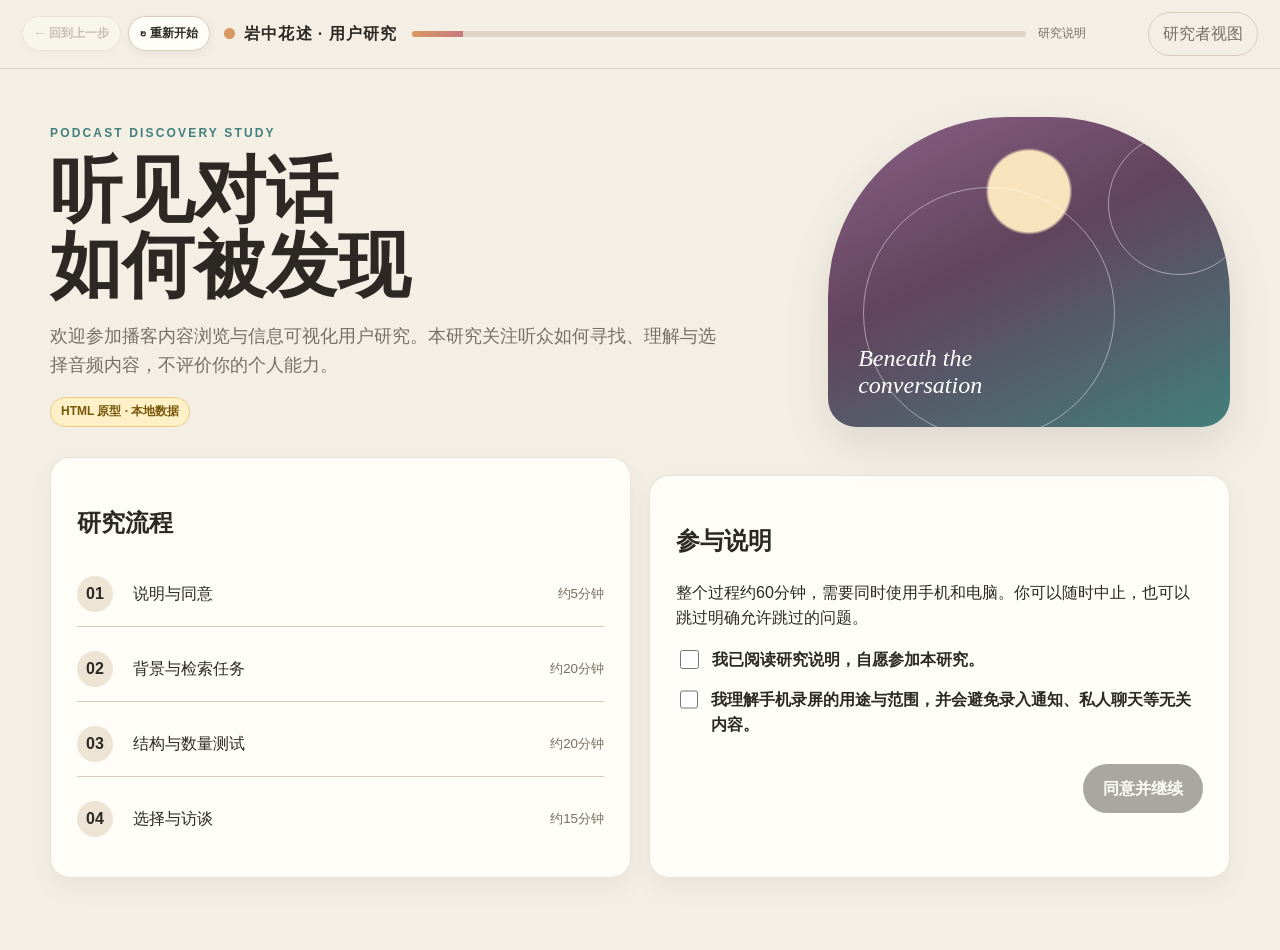
==== index.html @ ec4d9206 "Initial commit: podcast user research prototype" ====
<!doctype html>
<html lang="zh-CN">
<head>
  <meta charset="utf-8" />
  <meta name="viewport" content="width=device-width,initial-scale=1" />
  <meta name="description" content="《岩中花述》播客内容浏览与信息可视化用户研究执行网站" />
  <title>岩中花述｜播客用户研究</title>
  <style>
    :root{--paper:#f4efe5;--paper-2:#fffdf7;--ink:#2c2925;--muted:#766f65;--line:#d8cdbd;--orange:#d9985f;--green:#7cad68;--purple:#8b6187;--teal:#427f7b;--rose:#c77882;--gold:#b38c3f;--shadow:0 18px 45px rgba(54,42,29,.12);--radius:20px}
    *{box-sizing:border-box}html{scroll-behavior:smooth}body{margin:0;background:var(--paper);color:var(--ink);font-family:"Noto Sans SC","PingFang SC","Microsoft YaHei",sans-serif;line-height:1.6}
    button,input,select,textarea{font:inherit}button{cursor:pointer}.shell{min-height:100vh;display:grid;grid-template-rows:auto 1fr}.topbar{position:sticky;top:0;z-index:30;display:flex;align-items:center;gap:14px;padding:12px 22px;border-bottom:1px solid rgba(120,100,75,.2);background:rgba(244,239,229,.94);backdrop-filter:blur(14px)}
    .history-controls{display:flex;align-items:center;gap:7px;flex:none}.nav-action{border:1px solid var(--line);background:var(--paper-2);border-radius:999px;padding:7px 11px;color:var(--ink);font-size:12px;font-weight:700;white-space:nowrap;box-shadow:0 3px 10px rgba(54,42,29,.06)}.nav-action:hover{border-color:var(--teal);color:var(--teal)}.nav-action.restart:hover{border-color:var(--rose);color:var(--rose)}.nav-action:disabled{opacity:.38;cursor:not-allowed;color:var(--muted);border-color:var(--line)}
    .brand{font-family:Georgia,"Songti SC",serif;font-weight:700;letter-spacing:.08em;white-space:nowrap}.brand i{display:inline-block;width:11px;height:11px;border-radius:50%;background:var(--orange);margin-right:9px}.progress-wrap{flex:1;display:flex;align-items:center;gap:12px;min-width:50px}.progress-track{height:6px;flex:1;background:#ded5c7;border-radius:9px;overflow:hidden}.progress-bar{height:100%;width:0;background:linear-gradient(90deg,var(--orange),var(--rose));transition:.35s}.step-label{font-size:12px;color:var(--muted);min-width:96px}.ghost{border:1px solid var(--line);background:transparent;border-radius:999px;padding:8px 14px;color:var(--muted);white-space:nowrap}
    main{width:min(1180px,calc(100% - 36px));margin:0 auto;padding:48px 0 72px}.page{display:none;animation:rise .35s ease}.page.active{display:block}@keyframes rise{from{opacity:0;transform:translateY(8px)}to{opacity:1;transform:none}}
    .eyebrow{font-size:12px;letter-spacing:.18em;text-transform:uppercase;color:var(--teal);font-weight:800}.hero{display:grid;grid-template-columns:1.3fr .7fr;gap:32px;align-items:end;margin-bottom:30px}.hero h1,h1{font:700 clamp(36px,6vw,72px)/1.04 Georgia,"Songti SC",serif;margin:.15em 0}.hero p{font-size:18px;color:var(--muted);max-width:680px}.art{height:310px;border-radius:180px 180px 28px 28px;background:radial-gradient(circle at 50% 24%,#f9e3bd 0 13%,transparent 14%),linear-gradient(155deg,var(--purple),#62445d 44%,var(--teal));position:relative;overflow:hidden;box-shadow:var(--shadow)}.art:before,.art:after{content:"";position:absolute;border:1px solid rgba(255,255,255,.45);border-radius:50%}.art:before{width:250px;height:250px;left:35px;top:70px}.art:after{width:140px;height:140px;right:-20px;top:16px}.art span{position:absolute;bottom:28px;left:30px;color:white;font:italic 24px Georgia,serif;max-width:240px}
    .card{background:var(--paper-2);border:1px solid rgba(132,108,76,.18);border-radius:var(--radius);padding:26px;box-shadow:0 10px 25px rgba(64,48,31,.06)}.card+.card{margin-top:18px}.grid-2{display:grid;grid-template-columns:repeat(2,minmax(0,1fr));gap:18px}.grid-3{display:grid;grid-template-columns:repeat(3,minmax(0,1fr));gap:16px}.stage-list{display:grid;gap:10px}.stage{display:grid;grid-template-columns:42px 1fr auto;gap:14px;align-items:center;padding:14px 0;border-bottom:1px solid var(--line)}.stage:last-child{border:0}.stage b{width:36px;height:36px;border-radius:50%;display:grid;place-items:center;background:#eee4d5}.stage small,.muted{color:var(--muted)}
    .notice{border-left:4px solid var(--orange);background:#f7eadc;padding:15px 18px;border-radius:0 12px 12px 0;margin:18px 0}.demo{display:inline-flex;align-items:center;gap:6px;background:#fff0c7;color:#76570b;border:1px solid #e7cb80;border-radius:999px;padding:4px 10px;font-size:12px;font-weight:700}
    label{display:block;font-weight:700;margin:15px 0 7px}.choice-grid{display:grid;grid-template-columns:repeat(2,minmax(0,1fr));gap:10px}.choice{position:relative}.choice input{position:absolute;opacity:0}.choice span{display:block;padding:13px 14px;border:1px solid var(--line);border-radius:12px;background:white;font-weight:500}.choice input:checked+span{border-color:var(--teal);box-shadow:0 0 0 2px rgba(66,127,123,.13);background:#edf6f3}.text-input,select,textarea{width:100%;border:1px solid var(--line);border-radius:12px;background:white;padding:12px 14px;color:var(--ink)}textarea{min-height:90px;resize:vertical}.checkline{display:flex;align-items:flex-start;gap:10px;margin:14px 0}.checkline input{width:19px;height:19px;margin-top:3px;accent-color:var(--teal)}
    .actions{display:flex;gap:12px;align-items:center;justify-content:flex-end;margin-top:26px;flex-wrap:wrap}.btn{border:0;border-radius:999px;padding:12px 20px;font-weight:800;background:var(--ink);color:white}.btn:hover{transform:translateY(-1px)}.btn.secondary{background:white;color:var(--ink);border:1px solid var(--line)}.btn.warn{background:var(--rose)}.btn:disabled{opacity:.4;cursor:not-allowed;transform:none}
    .task-head{display:flex;justify-content:space-between;gap:24px;align-items:flex-start}.timer{font:700 38px/1 Georgia,serif;color:var(--teal);font-variant-numeric:tabular-nums}.timer.danger{color:var(--rose)}.prompt{font:700 25px/1.45 Georgia,"Songti SC",serif;margin:25px 0}.toolbox{min-height:310px;background:#eee6d9;border-radius:18px;padding:20px;position:relative;overflow:hidden}.toolbox:after{content:"可视化辅助区";position:absolute;right:16px;top:12px;color:#9c9184;font-size:11px;letter-spacing:.15em}.timeline{height:120px;display:flex;align-items:end;gap:5px;padding-top:20px}.bar{flex:1;min-width:5px;border-radius:8px 8px 2px 2px;background:var(--green);opacity:.78;position:relative}.bar:hover{opacity:1;outline:2px solid white}.legend{display:flex;gap:14px;flex-wrap:wrap;margin-top:18px;font-size:12px}.dot{display:inline-block;width:9px;height:9px;border-radius:50%;margin-right:5px}
    .scale{display:grid;grid-template-columns:repeat(7,1fr);gap:7px;margin:10px 0}.scale button{height:46px;border:1px solid var(--line);background:white;border-radius:10px;font-weight:800}.scale button.on{background:var(--teal);color:white;border-color:var(--teal)}
    .viz-shell{position:relative}.viz-area{height:560px;position:relative;overflow:auto;background:#eee7da;border-radius:18px;border:1px solid #dfd3c2}.episode-node{border:1px solid rgba(60,50,40,.18);background:#fffaf1;border-radius:18px;padding:9px 12px;box-shadow:0 5px 12px rgba(50,40,28,.08);font-size:11px;line-height:1.25;text-align:center;transition:.15s;z-index:2;overflow-wrap:anywhere}.episode-node:hover,.episode-node.selected{transform:scale(1.035);border-color:var(--teal);box-shadow:0 0 0 3px rgba(66,127,123,.17)}.layout-list{padding:12px}.layout-list .episode-node{display:block;width:100%;border-radius:12px;text-align:left;margin-bottom:8px;padding:12px 14px}.layout-network .episode-node,.layout-cluster .episode-node,.layout-tree .episode-node{position:absolute;width:142px;min-height:60px;display:grid;place-items:center}.layout-network:before,.layout-cluster:before,.layout-tree:before{content:"";position:absolute;inset:0;background:repeating-linear-gradient(35deg,transparent 0 55px,rgba(91,76,59,.045) 56px 57px)}.cluster-zone{position:absolute;border:1px dashed rgba(90,70,55,.3);border-radius:50%;background:rgba(255,255,255,.26);display:grid;place-items:start center;padding-top:10px;color:var(--muted);font-size:11px}.tree-root,.tree-branch{position:absolute;border-radius:10px;padding:8px 12px;color:white;font-size:12px;z-index:2}.tree-root{background:var(--ink);left:44%;top:3%}.tree-branch{background:var(--purple);top:18%}.node-tooltip{position:fixed;width:310px;max-width:calc(100vw - 30px);background:#fffdf7;border:1px solid var(--line);border-radius:16px;padding:17px;box-shadow:0 18px 50px rgba(45,35,24,.2);z-index:90;pointer-events:none;display:none}.node-tooltip.show{display:block}.node-tooltip h3{margin:0 0 8px;font-size:16px}.node-tooltip p{font-size:13px;margin:7px 0}
    .condition-code{font:700 50px Georgia,serif}.rating-pair{display:grid;grid-template-columns:1fr 1fr;gap:20px}.mini-layout{height:430px;position:relative;overflow:hidden;background:#eee7da;border-radius:18px}.mini-dot{position:absolute;width:68px;min-height:34px;border-radius:999px;background:white;border:1px solid var(--line);font-size:9px;display:grid;place-items:center;text-align:center;padding:4px}.mini-list{padding:10px;overflow:auto}.mini-list .xy-row{transform:scale(.82);transform-origin:top left;width:121%;margin-bottom:-16px}.feature-grid{display:grid;grid-template-columns:repeat(2,minmax(0,1fr));gap:18px}.feature-card{border:1px solid var(--line);border-radius:16px;padding:14px;background:white}.feature-card h3{margin:4px 0}.feature-shot{height:190px;border-radius:11px;overflow:hidden;background:#e8dfcf;margin-bottom:12px}.feature-shot img{width:100%;height:100%;object-fit:cover;object-position:center}.feature-shot.overview img{object-position:72% 78%;transform:scale(1.4)}.feature-shot.summary img{object-position:50% 0}.feature-shot.sentiment img{object-position:50% 38%;transform:scale(1.12)}.feature-shot.topic img{object-position:82% 95%;transform:scale(1.2)}.assist-link{display:grid;grid-template-columns:1fr auto;gap:18px;align-items:center;border:1px solid var(--line);border-radius:16px;padding:20px;background:#f5eee1;margin:18px 0}.assist-link code{display:block;color:var(--teal);word-break:break-all;margin-top:5px}.assist-link .btn{text-decoration:none;text-align:center}
    .field-picker{position:sticky;top:74px;z-index:8;background:var(--paper-2);border:1px solid var(--line);border-radius:16px;padding:14px 16px;margin-bottom:16px}.field-options{display:flex;gap:8px;flex-wrap:wrap}.field-options label{margin:0}.field-options input{display:none}.field-options span{display:block;border:1px solid var(--line);border-radius:999px;padding:7px 11px;background:white;font-size:13px}.field-options input:checked+span{background:var(--teal);color:white}.episode-row{border:1px solid var(--line);border-radius:16px;background:white;margin:10px 0;padding:14px;cursor:pointer}.episode-row.selected{border-color:var(--teal);box-shadow:0 0 0 3px rgba(66,127,123,.12)}.xy-row{display:grid;grid-template-columns:72px 1fr 42px;gap:14px;align-items:center}.pod-cover{width:72px;height:72px;border-radius:9px;background:linear-gradient(145deg,#263f27,#102a18);color:#f8efd4;display:grid;place-items:center;text-align:center;font:700 14px/1.2 Georgia,"Songti SC",serif;box-shadow:inset 0 0 0 1px rgba(255,255,255,.18)}.xy-main h3{margin:0 0 3px;font-size:16px;line-height:1.4}.xy-desc{white-space:nowrap;overflow:hidden;text-overflow:ellipsis;color:#777;font-size:13px}.xy-stats{display:flex;gap:9px;align-items:center;color:#aaa;font-size:12px;margin-top:7px;flex-wrap:wrap}.play-dot{width:38px;height:38px;border-radius:50%;border:0;background:#e9f6dd;color:#5aad22;font-size:18px}.meta{display:flex;gap:8px;flex-wrap:wrap;color:var(--muted);font-size:13px}.meta span{background:#f2ede4;border-radius:8px;padding:4px 7px}.rank-list{display:grid;gap:9px}.rank-item{display:grid;grid-template-columns:34px 28px 1fr;gap:10px;align-items:center;background:white;border:1px solid var(--line);border-radius:12px;padding:13px;cursor:grab;user-select:none}.rank-item.dragging{opacity:.45;border-style:dashed}.rank-item.drag-over{border-color:var(--teal);box-shadow:0 0 0 3px rgba(66,127,123,.12)}.rank-num{font:700 20px Georgia,serif;color:var(--orange)}.drag-handle{color:#9d9182;font-size:19px;letter-spacing:-3px}
    .viz-area.layout-network,.viz-area.layout-cluster,.viz-area.layout-tree{overflow:hidden;padding:14px}.network-canvas{position:relative;width:100%;height:100%;min-height:520px}.network-lines{position:absolute;inset:0;width:100%;height:100%;z-index:0}.network-lines line{stroke:#b9ad9d;stroke-width:1.2;opacity:.72}.network-lines line.strong{stroke:var(--teal);stroke-width:2;opacity:.62}.network-card{position:absolute;transform:translate(-50%,-50%);width:128px;min-height:66px;border:1px solid var(--line);border-left:5px solid var(--node-color,var(--teal));border-radius:13px;background:#fffdf8;padding:7px 8px;text-align:left;box-shadow:0 6px 14px rgba(48,37,25,.09);z-index:2;line-height:1.18}.network-card b{display:block;font-size:11px}.network-card span{display:block;font-size:10px;margin:3px 0;white-space:nowrap;overflow:hidden;text-overflow:ellipsis}.network-card em{font-size:9px;color:var(--muted);font-style:normal}.network-card:hover,.network-card.selected,.cluster-episode:hover,.cluster-episode.selected,.tree-leaf:hover,.tree-leaf.selected{border-color:var(--teal);box-shadow:0 0 0 3px rgba(66,127,123,.16)}.network-legend{position:absolute;left:8px;bottom:5px;display:flex;gap:8px;flex-wrap:wrap;z-index:3}.network-legend span{font-size:9px;background:rgba(255,253,247,.88);border-radius:999px;padding:3px 7px}.network-legend i{display:inline-block;width:7px;height:7px;border-radius:50%;margin-right:4px}
    .cluster-board{height:100%;display:grid;grid-template-columns:repeat(3,minmax(0,1fr));grid-template-rows:repeat(2,minmax(0,1fr));gap:11px}.topic-cluster{border:1px solid color-mix(in srgb,var(--cluster-color) 34%,var(--line));border-radius:20px;background:color-mix(in srgb,var(--cluster-color) 9%,#fffdf8);padding:12px;min-width:0;overflow:hidden}.topic-cluster h3{font-size:13px;margin:0 0 7px;color:var(--cluster-color);display:flex;justify-content:space-between}.topic-cluster h3 small{font-weight:500;color:var(--muted)}.cluster-items{display:grid;grid-template-columns:repeat(2,minmax(0,1fr));gap:6px}.cluster-episode{border:1px solid rgba(120,100,75,.22);border-radius:10px;background:rgba(255,255,255,.88);padding:6px;text-align:left;min-width:0;line-height:1.18}.cluster-episode b{display:block;font-size:10px}.cluster-episode span{display:block;font-size:9px;white-space:nowrap;overflow:hidden;text-overflow:ellipsis}.cluster-episode em{display:block;color:var(--muted);font-size:8px;font-style:normal;margin-top:2px}
    .tree-board{height:100%;display:grid;grid-template-rows:auto 1fr;gap:16px;padding-top:2px}.tree-study-root{justify-self:center;background:var(--ink);color:white;border-radius:999px;padding:8px 20px;font-weight:800;position:relative}.tree-study-root:after{content:"";position:absolute;left:50%;top:100%;width:1px;height:18px;background:#b7aa98}.tree-columns{display:grid;grid-template-columns:repeat(6,minmax(0,1fr));gap:8px;position:relative}.tree-columns:before{content:"";position:absolute;left:8%;right:8%;top:0;height:1px;background:#b7aa98}.tree-group{position:relative;padding-top:17px;min-width:0}.tree-group:before{content:"";position:absolute;left:50%;top:0;width:1px;height:17px;background:#b7aa98}.tree-topic{margin:0 auto 9px;width:max-content;max-width:100%;border-radius:999px;padding:6px 8px;background:var(--tree-color);color:white;font-size:9px;font-weight:800}.tree-leaves{display:grid;gap:6px}.tree-leaf{border:1px solid var(--line);border-left:4px solid var(--tree-color);border-radius:10px;background:white;padding:6px;text-align:left;line-height:1.15}.tree-leaf b{display:block;font-size:9px}.tree-leaf span{display:block;font-size:8px;white-space:nowrap;overflow:hidden;text-overflow:ellipsis}.tree-leaf em{display:block;font-size:8px;color:var(--muted);font-style:normal;margin-top:2px}
    .phone-stage{min-height:650px;display:grid;place-items:center;border-radius:22px;background:linear-gradient(145deg,#e9e0d2,#f6f1e8);padding:14px}.phone-shell{height:620px;max-height:68vh;aspect-ratio:402/874;border:7px solid #292723;border-radius:42px;background:#292723;padding:7px;box-shadow:0 20px 40px rgba(47,37,27,.18);position:relative}.phone-shell:before{content:"";position:absolute;top:8px;left:50%;transform:translateX(-50%);width:30%;height:17px;background:#292723;border-radius:0 0 12px 12px;z-index:5}.phone-screen{height:100%;border-radius:29px;background:#f8f3ea;overflow:hidden;padding:25px 8px 9px;position:relative}.phone-status{display:flex;justify-content:space-between;font-size:7px;font-weight:800;margin:0 3px 6px}.phone-caption{font-size:7px;color:var(--muted);padding:0 3px 5px;border-bottom:1px solid #ddd1c0}.phone-content{height:calc(100% - 28px);position:relative;overflow:hidden;padding:5px 2px}.phone-list{height:100%;display:grid;gap:2px}.phone-list-row{border:1px solid #dfd4c5;border-radius:5px;background:white;padding:3px 4px;min-height:0;overflow:hidden}.phone-list-row b{font-size:6.8px;display:block;white-space:nowrap;overflow:hidden;text-overflow:ellipsis;line-height:1.1}.phone-list-row span{font-size:5.7px;color:var(--muted);display:block;white-space:nowrap;overflow:hidden;text-overflow:ellipsis;line-height:1.1}.density-20 .phone-list-row{padding:2px 3px}.density-20 .phone-list-row b{font-size:5.6px}.density-20 .phone-list-row span{font-size:4.8px}.density-40 .phone-list{gap:1px}.density-40 .phone-list-row{padding:1px 2px;border-radius:3px}.density-40 .phone-list-row b{font-size:4.3px}.density-40 .phone-list-row span{font-size:3.8px}.phone-network{position:relative;width:100%;height:100%}.phone-network svg{position:absolute;inset:0;width:100%;height:100%}.phone-network line{stroke:#b7aa98;stroke-width:1}.phone-node{position:absolute;transform:translate(-50%,-50%);width:42px;border:1px solid #d7caba;border-left:3px solid var(--node-color);border-radius:5px;background:white;padding:2px;text-align:left;line-height:1}.phone-node b{display:block;font-size:5.8px}.phone-node span{display:block;font-size:4.8px;white-space:nowrap;overflow:hidden;text-overflow:ellipsis}.density-40 .phone-node{width:34px}.density-40 .phone-node b{font-size:4.8px}.density-40 .phone-node span{font-size:4px}.phone-clusters{height:100%;display:grid;grid-template-columns:repeat(2,1fr);grid-template-rows:repeat(3,1fr);gap:3px}.phone-cluster{border:1px solid var(--cluster-color);border-radius:7px;background:color-mix(in srgb,var(--cluster-color) 8%,white);padding:3px;overflow:hidden}.phone-cluster strong{display:block;font-size:6px;color:var(--cluster-color);margin-bottom:2px}.phone-cluster span{display:block;font-size:4.8px;white-space:nowrap;overflow:hidden;text-overflow:ellipsis;line-height:1.28}.phone-tree{height:100%;display:grid;grid-template-rows:auto 1fr;gap:6px}.phone-tree-root{justify-self:center;background:var(--ink);color:white;border-radius:6px;padding:3px 8px;font-size:6px}.phone-tree-columns{display:grid;grid-template-columns:repeat(6,1fr);gap:2px;border-top:1px solid #b7aa98;padding-top:5px}.phone-tree-group{min-width:0}.phone-tree-group strong{display:block;font-size:4.7px;color:white;background:var(--tree-color);border-radius:4px;padding:2px;text-align:center}.phone-tree-group span{display:block;font-size:4.4px;background:white;border:1px solid #ddd2c3;border-left:2px solid var(--tree-color);border-radius:3px;padding:2px;margin-top:2px;white-space:nowrap;overflow:hidden;text-overflow:ellipsis}.choice-episode{border:1px solid var(--line);border-radius:14px;background:white;margin:10px 0;padding:16px 18px;cursor:pointer}.choice-episode.selected{border-color:var(--teal);box-shadow:0 0 0 3px rgba(66,127,123,.12)}.choice-title{font-size:16px;line-height:1.4;font-weight:800}.choice-details{display:grid;gap:7px;margin-top:10px;color:var(--muted);font-size:13px}.choice-details:empty{display:none}.choice-detail{border-top:1px solid #eee5d8;padding-top:7px}.choice-detail b{color:var(--ink)}
    .research-grid{display:grid;grid-template-columns:250px 1fr;gap:18px}.side-nav button{display:block;width:100%;text-align:left;padding:10px;border:0;background:transparent;border-radius:9px}.side-nav button:hover{background:#eee7db}.stat{padding:18px;border-radius:16px;background:#eee7db}.stat b{font:700 30px Georgia,serif}.logbox{max-height:330px;overflow:auto;font:12px/1.5 ui-monospace,monospace;background:#25231f;color:#e9dfcf;border-radius:12px;padding:14px}
    .toast{position:fixed;right:22px;bottom:22px;background:var(--ink);color:white;padding:12px 16px;border-radius:12px;box-shadow:var(--shadow);opacity:0;transform:translateY(10px);pointer-events:none;transition:.2s;z-index:99}.toast.show{opacity:1;transform:none}.hidden{display:none!important}
    .gate{position:fixed;inset:0;background:rgba(37,32,27,.42);display:grid;place-items:center;z-index:120;padding:20px}.gate-card{width:min(420px,100%);background:var(--paper-2);border-radius:20px;padding:24px;box-shadow:var(--shadow)}.gate-card h2{margin-top:0}
    @media(max-width:800px){.hero,.grid-2,.grid-3,.viz-shell,.rating-pair,.research-grid,.feature-grid{grid-template-columns:1fr}.art{height:220px}.topbar{padding:9px 10px;gap:7px}.step-label,.brand{display:none}.nav-action{padding:6px 8px;font-size:11px}#researchBtn{padding:6px 8px;font-size:11px}main{width:min(100% - 22px,1180px);padding-top:28px}.choice-grid{grid-template-columns:1fr}.viz-area{height:620px}.task-head{display:block}.timer{margin-top:12px}.progress-wrap{gap:7px}.assist-link{grid-template-columns:1fr}.xy-row{grid-template-columns:58px 1fr 34px}.pod-cover{width:58px;height:58px}.feature-shot{height:155px}.cluster-board{grid-template-columns:1fr 1fr;grid-template-rows:repeat(3,1fr)}.tree-columns{grid-template-columns:repeat(6,140px);overflow:hidden}.phone-stage{min-height:610px}.phone-shell{height:580px;max-height:none}}
    .layout-network:before,.layout-cluster:before,.layout-tree:before{pointer-events:none}
    /* Reference-matched structural layouts: readable cards arranged as list, network, clusters, and hierarchy. */
    .reference-list{display:flex;flex-direction:column;gap:8px;padding:12px 16px}.reference-list-row{width:100%;min-height:48px;display:grid;grid-template-columns:54px minmax(0,1fr) 96px;align-items:center;gap:11px;border:1px solid #ded7cd;border-left:5px solid var(--node-color);border-radius:13px;background:#f7f5f1;padding:7px 12px;text-align:left;color:var(--ink);transition:.15s}.reference-list-row:hover,.reference-list-row.selected{border-color:var(--teal);box-shadow:0 0 0 3px rgba(66,127,123,.14)}.reference-list-dot{width:43px;height:29px;border:2px solid var(--node-color);border-radius:9px;display:grid;place-items:center;background:#fff;font-size:9px;font-weight:800;font-style:normal;color:var(--node-color)}.reference-list-copy{min-width:0}.reference-list-copy b{display:block;font-size:12px;white-space:nowrap;overflow:hidden;text-overflow:ellipsis}.reference-list-copy small{display:block;margin-top:3px;color:var(--muted);font-size:10px}.reference-list-row>em{font-style:normal;color:var(--muted);font-size:10px;text-align:right;white-space:nowrap}
    .network-canvas{min-height:520px}.network-node{position:absolute;transform:translate(-50%,-50%);width:92px;border:0;background:transparent;padding:0;z-index:2;color:var(--ink);text-align:center}.network-dot{width:62px;height:34px;margin:auto;border:2px solid var(--node-color);border-radius:10px;background:color-mix(in srgb,var(--node-color) 12%,#fff);display:grid;place-items:center;font-size:10px;font-weight:800;font-style:normal;box-shadow:0 4px 8px rgba(49,39,27,.08)}.network-caption{display:block;margin-top:3px;padding:3px 4px;border:1px solid rgba(120,104,84,.2);border-radius:7px;background:rgba(255,253,248,.92);font-size:9px;line-height:1.1;white-space:nowrap;overflow:hidden;text-overflow:ellipsis}.network-caption b{display:inline;font-size:9px}.network-caption em{display:block;color:var(--muted);font-size:8px;font-style:normal}.network-node:hover .network-dot,.network-node.selected .network-dot{border-color:var(--teal);box-shadow:0 0 0 4px rgba(66,127,123,.18)}.network-lines line{stroke:#aaa6a0;stroke-width:1;opacity:.78}.network-lines line.strong{stroke:var(--teal);stroke-width:1.8;opacity:.72}.network-legend{max-width:calc(100% - 16px);gap:5px}.network-legend .line-key i{width:18px;height:0;border-radius:0;background:transparent!important;border-top:2px solid #aaa6a0;vertical-align:middle}.network-legend .line-key.strong i{border-color:var(--teal);border-top-width:3px}
    .cluster-board{height:100%;display:grid;grid-template-columns:repeat(3,minmax(0,1fr));grid-template-rows:repeat(2,minmax(0,1fr));gap:13px;padding:3px}.topic-cluster{position:relative;border:1px solid color-mix(in srgb,var(--cluster-color) 32%,#d9d1c5);background:color-mix(in srgb,var(--cluster-color) 10%,#fffdf8);padding:0;overflow:hidden;min-width:0}.topic-cluster.blob-1{border-radius:42px 68px 48px 72px}.topic-cluster.blob-2{border-radius:64px 42px 70px 45px}.topic-cluster.blob-3{border-radius:48px 72px 42px 62px}.topic-cluster.blob-4{border-radius:68px 44px 62px 40px}.topic-cluster.blob-5{border-radius:44px 66px 48px 74px}.topic-cluster.blob-6{border-radius:70px 46px 66px 50px}.topic-cluster h3{position:absolute;left:15px;top:10px;z-index:3;margin:0;color:var(--cluster-color);font-size:12px}.topic-cluster h3 small{margin-left:6px}.cluster-items{position:absolute;inset:0;display:block}.cluster-dot{position:absolute;transform:translate(-50%,-50%);width:80px;border:0;background:transparent;padding:0;text-align:center;color:var(--ink)}.cluster-dot i{width:54px;height:31px;margin:auto;border:2px solid var(--cluster-color);border-radius:9px;background:#fff;display:grid;place-items:center;font-size:9px;font-weight:800;font-style:normal}.cluster-dot span{display:block;margin-top:3px;padding:2px 3px;border-radius:6px;background:rgba(255,255,255,.84);font-size:8px;white-space:nowrap;overflow:hidden;text-overflow:ellipsis}.cluster-dot span b{display:inline;font-size:8px}.cluster-dot span em{display:block;color:var(--muted);font-size:7px;font-style:normal}.cluster-dot:hover i,.cluster-dot.selected i{border-color:var(--teal);box-shadow:0 0 0 4px rgba(66,127,123,.18)}
    .reference-tree{position:relative;width:100%;height:100%;min-height:520px}.tree-links{position:absolute;inset:0;width:100%;height:100%;z-index:0;pointer-events:none}.tree-links line{stroke:#aaa6a0;stroke-width:1;opacity:.78}.tree-root-node{position:absolute;left:50%;top:8%;transform:translate(-50%,-50%);width:78px;height:44px;border-radius:10px;background:var(--ink);color:#fff;display:grid;place-items:center;font-size:11px;font-weight:800;z-index:2}.tree-theme-node{position:absolute;transform:translate(-50%,-50%);width:72px;height:46px;border:2px solid var(--tree-color);border-radius:10px;background:color-mix(in srgb,var(--tree-color) 14%,#fff);display:grid;place-items:center;text-align:center;padding:3px;font-size:9px;font-weight:800;z-index:2}.tree-leaf-node{position:absolute;transform:translate(-50%,-50%);width:72px;border:0;background:transparent;padding:0;text-align:center;color:var(--ink);z-index:2}.tree-leaf-node i{width:50px;height:29px;margin:auto;border:2px solid var(--tree-color);border-radius:9px;background:#fff;display:grid;place-items:center;font-size:8px;font-weight:800;font-style:normal}.tree-leaf-node span{display:block;margin-top:3px;padding:2px;border-radius:5px;background:rgba(255,253,248,.9);font-size:8px;white-space:nowrap;overflow:hidden;text-overflow:ellipsis}.tree-leaf-node span b{display:inline;font-size:8px}.tree-leaf-node span em{display:block;color:var(--muted);font-size:7px;font-style:normal}.tree-leaf-node:hover i,.tree-leaf-node.selected i{border-color:var(--teal);box-shadow:0 0 0 4px rgba(66,127,123,.18)}
    .phone-list-row{display:grid;grid-template-columns:11px minmax(0,1fr);align-items:center;gap:3px}.phone-list-dot{width:9px;height:7px;border:1px solid var(--node-color);border-radius:2px;background:color-mix(in srgb,var(--node-color) 14%,#fff)}.phone-list-info{min-width:0}.phone-list-info b,.phone-list-info em{display:block;white-space:nowrap;overflow:hidden;text-overflow:ellipsis;line-height:1.08}.phone-list-info b{font-size:6.3px}.phone-list-info em{font-size:5.1px;color:var(--muted);font-style:normal}.density-20 .phone-list-info b{font-size:5.3px}.density-20 .phone-list-info em{font-size:4.5px}.density-40 .phone-list-row{grid-template-columns:7px minmax(0,1fr);gap:2px}.density-40 .phone-list-dot{width:6px;height:5px}.density-40 .phone-list-info b{font-size:4.2px}.density-40 .phone-list-info em{font-size:3.6px}
    .phone-dot-node{position:absolute;transform:translate(-50%,-50%);width:35px;text-align:center;color:var(--ink)}.phone-dot-node i{width:29px;height:14px;margin:auto;border:1px solid var(--node-color);border-radius:3px;background:white;display:grid;place-items:center;font-size:5px;font-weight:800;font-style:normal}.phone-dot-node span{display:block;margin-top:1px;background:rgba(255,255,255,.88);font-size:4.3px;white-space:nowrap;overflow:hidden;text-overflow:ellipsis}.phone-dot-node em{display:block;color:var(--muted);font-size:3.8px;font-style:normal}.density-40 .phone-dot-node{width:27px}.density-40 .phone-dot-node i{width:22px;height:10px;font-size:3.8px}.density-40 .phone-dot-node span{font-size:3.4px}.density-40 .phone-dot-node em{font-size:3px}
    .phone-cluster{position:relative;padding:0;background:color-mix(in srgb,var(--cluster-color) 10%,#fff);border-color:color-mix(in srgb,var(--cluster-color) 45%,#ddd)}.phone-cluster.blob-1,.phone-cluster.blob-5{border-radius:13px 22px 15px 24px}.phone-cluster.blob-2,.phone-cluster.blob-6{border-radius:22px 13px 24px 15px}.phone-cluster.blob-3{border-radius:15px 24px 13px 20px}.phone-cluster.blob-4{border-radius:24px 15px 20px 13px}.phone-cluster>strong{position:absolute;left:5px;top:4px;z-index:2;font-size:5px}.phone-cluster>div{position:absolute;inset:0}.phone-cluster-dot{position:absolute;transform:translate(-50%,-50%);width:28px;text-align:center}.phone-cluster-dot i{width:23px;height:11px;margin:auto;border:1px solid var(--cluster-color);border-radius:3px;background:#fff;display:grid;place-items:center;font-size:3.8px;font-weight:800;font-style:normal}.phone-cluster-dot em{display:block;font-size:3.3px;font-style:normal;white-space:nowrap;overflow:hidden;text-overflow:ellipsis}.density-40 .phone-cluster-dot{width:22px}.density-40 .phone-cluster-dot i{width:18px;height:8px;font-size:3px}.density-40 .phone-cluster-dot em{font-size:2.8px}
    .phone-tree{position:relative;display:block;height:100%}.phone-tree>svg{position:absolute;inset:0;width:100%;height:100%;pointer-events:none}.phone-tree>svg line{stroke:#aaa6a0;stroke-width:.7}.phone-tree-root{position:absolute;left:50%;top:8%;transform:translate(-50%,-50%);width:28px;height:16px;border-radius:4px;background:var(--ink);color:#fff;display:grid;place-items:center;font-size:4.8px;z-index:2}.phone-tree-theme{position:absolute;transform:translate(-50%,-50%);width:24px;height:15px;border:1px solid var(--tree-color);border-radius:4px;background:color-mix(in srgb,var(--tree-color) 14%,#fff);display:grid;place-items:center;font-size:3.8px;font-weight:800;z-index:2}.phone-tree-leaf{position:absolute;transform:translate(-50%,-50%);width:22px;text-align:center;z-index:2}.phone-tree-leaf i{width:18px;height:9px;margin:auto;border:1px solid var(--tree-color);border-radius:3px;background:#fff;display:grid;place-items:center;font-size:3px;font-weight:800;font-style:normal}.phone-tree-leaf em{display:block;font-size:2.7px;font-style:normal;white-space:nowrap;overflow:hidden;text-overflow:ellipsis}.density-40 .phone-tree-leaf{width:18px}.density-40 .phone-tree-leaf i{width:15px;height:7px;font-size:2.6px}.density-40 .phone-tree-leaf em{font-size:2.4px}
    .network-lines line{stroke-width:.48}.network-lines line.strong{stroke-width:.86}.tree-links line{stroke-width:.48}

    /* Readability pass: no secondary label is smaller than the compact node ID label. */
    .reference-list-dot{font-size:11px}.reference-list-copy b{font-size:14px}.reference-list-copy small,.reference-list-row>em{font-size:12px}
    .network-node{width:112px}.network-dot{width:72px;height:34px;font-size:12px}.network-caption{margin-top:2px;padding:1px 5px;border-radius:8px;font-size:12px;line-height:1}.network-caption b,.network-caption em{font-size:12px}
    .topic-cluster.blob-1,.topic-cluster.blob-2,.topic-cluster.blob-3,.topic-cluster.blob-4,.topic-cluster.blob-5,.topic-cluster.blob-6{border-radius:24px}
    .topic-cluster h3{left:13px;top:9px;font-size:14px}.cluster-dot{width:106px}.cluster-dot i{width:72px;height:39px;border-radius:9px;font-size:12px}.cluster-dot span{padding:3px 5px;border-radius:7px;font-size:12px;line-height:1.2}.cluster-dot span b,.cluster-dot span em{font-size:12px}
    .tree-root-node{font-size:13px}.tree-theme-node{font-size:12px}.tree-leaf-node{width:76px}.tree-leaf-node i{width:66px;height:36px;font-size:12px}.tree-leaf-node span,.tree-leaf-node span b,.tree-leaf-node span em{font-size:12px;line-height:1.2}
    .node-tooltip{width:350px;padding:18px}.node-tooltip h3{font-size:17px}.node-tooltip p{font-size:13px;line-height:1.5}

    /* Task 2-B is designed at an iPhone 17 portrait ratio instead of being a shrunken desktop canvas. */
    .phone-stage{min-height:730px;padding:18px}.phone-shell{height:690px;max-height:none;border-width:8px;padding:7px}.phone-screen{padding:29px 10px 10px}.phone-status{font-size:11px;margin:0 3px 8px}.phone-caption{font-size:10px;padding:0 3px 7px}.phone-content{height:calc(100% - 40px);padding:7px 3px}
    .phone-list{gap:6px}.phone-list-row{grid-template-columns:16px minmax(0,1fr);gap:7px;padding:7px 8px;border-radius:8px}.phone-list-dot{width:13px;height:11px;border-radius:3px}.phone-list-info{font-size:9px}.phone-list-info b{font-size:11px;line-height:1.25}.phone-list-info em{font-size:10px;line-height:1.2}.density-10 .phone-list{gap:4px}.density-10 .phone-list-row{padding:5px 7px}.density-10 .phone-list-info b{font-size:10.5px}.density-10 .phone-list-info em{font-size:9.5px}.density-15 .phone-list{gap:3px}.density-15 .phone-list-row{grid-template-columns:14px minmax(0,1fr);gap:6px;padding:4px 6px}.density-15 .phone-list-dot{width:11px;height:9px}.density-15 .phone-list-info b{font-size:10px}.density-15 .phone-list-info em{font-size:9px}
    .phone-dot-node{width:72px}.phone-dot-node i{width:60px;height:30px;border-radius:6px;font-size:10px}.phone-dot-node span{margin-top:3px;padding:2px;border-radius:4px;font-size:9px;line-height:1.15}.phone-dot-node em{font-size:9px}.density-10 .phone-dot-node{width:66px}.density-10 .phone-dot-node i{width:55px;height:28px;font-size:9.5px}.density-10 .phone-dot-node span,.density-10 .phone-dot-node em{font-size:9px}.density-15 .phone-dot-node{width:60px}.density-15 .phone-dot-node i{width:50px;height:26px;font-size:9px}.density-15 .phone-dot-node span,.density-15 .phone-dot-node em{font-size:9px}
    .phone-clusters{gap:6px}.phone-cluster.blob-1,.phone-cluster.blob-2,.phone-cluster.blob-3,.phone-cluster.blob-4,.phone-cluster.blob-5,.phone-cluster.blob-6{border-radius:13px}.phone-cluster>strong{left:7px;top:5px;font-size:10px}.phone-cluster-dot{width:60px;font-size:9px}.phone-cluster-dot i{width:49px;height:25px;border-radius:5px;font-size:9px}.phone-cluster-dot em{margin-top:2px;padding:1px;background:rgba(255,255,255,.82);font-size:9px;line-height:1.15}.density-15 .phone-cluster-dot{width:56px;font-size:9px}.density-15 .phone-cluster-dot i{width:45px;height:23px;font-size:9px}.density-15 .phone-cluster-dot em{font-size:9px}
    .phone-tree{position:relative;display:grid;grid-template-rows:auto 1fr;gap:10px;height:100%}.phone-tree-root{position:relative;left:auto;top:auto;transform:none;justify-self:center;width:auto;height:auto;border-radius:7px;padding:5px 13px;font-size:10px}.phone-tree-root:after{content:"";position:absolute;left:50%;top:100%;width:1px;height:10px;background:#aaa6a0}.phone-tree-groups{display:grid;grid-template-columns:repeat(2,minmax(0,1fr));grid-template-rows:repeat(3,minmax(0,1fr));gap:7px;position:relative;border-top:1px solid #aaa6a0;padding-top:8px}.phone-tree-group-card{position:relative;min-width:0;border:1px solid color-mix(in srgb,var(--tree-color) 42%,#ddd);border-radius:9px;background:color-mix(in srgb,var(--tree-color) 8%,white);padding:6px}.phone-tree-group-card:before{content:"";position:absolute;left:50%;bottom:100%;width:1px;height:9px;background:#aaa6a0}.phone-tree-theme{position:static;transform:none;width:auto;height:auto;border:0;border-radius:5px;padding:3px 4px;background:var(--tree-color);color:white;font-size:9px;line-height:1.15}.phone-tree-leaves{display:grid;grid-template-columns:repeat(2,minmax(0,1fr));gap:4px;margin-top:5px}.phone-tree-leaf{position:static;transform:none;width:auto;min-width:0}.phone-tree-leaf i{width:100%;height:21px;border-radius:4px;font-size:9px}.phone-tree-leaf em{margin-top:1px;font-size:9px;line-height:1.1}.density-15 .phone-tree-group-card{padding:5px}.density-15 .phone-tree-theme,.density-15 .phone-tree-leaf i,.density-15 .phone-tree-leaf em{font-size:9px}
    @media(max-width:800px){.phone-stage{min-height:730px}.phone-shell{height:690px;max-height:none}}
  </style>
</head>
<body>
<div class="shell">
  <header class="topbar">
    <div class="history-controls" aria-label="页面导航">
      <button class="nav-action" id="backBtn" type="button">← 回到上一步</button>
      <button class="nav-action restart" id="restartBtn" type="button">↻ 重新开始</button>
    </div>
    <div class="brand"><i></i>岩中花述 · 用户研究</div>
    <div class="progress-wrap"><div class="progress-track"><div class="progress-bar" id="progressBar"></div></div><div class="step-label" id="stepLabel">研究说明</div></div>
    <button class="ghost" id="researchBtn">研究者视图</button>
  </header>
  <main id="app"></main>
</div>
<div class="toast" id="toast"></div>
<div class="node-tooltip" id="nodeTooltip" role="tooltip"></div>
<div class="gate hidden" id="researchGate"><div class="gate-card"><h2>进入研究者视图</h2><label for="researchCode">访问码</label><input id="researchCode" class="text-input" type="password" autocomplete="off"><div class="actions"><button class="btn secondary" id="researchCancel">取消</button><button class="btn" id="researchEnter">进入</button></div></div></div>
<script src="config.js"></script>
<script>
const episodes=[
 {id:'S5E8',ep:'46',title:'要活得很久，我做了这个决定',guest:'张春',topics:['心理健康','生命教育','女性处境'],duration:'74分钟',heat:'613万',summary:'从心理咨询、疾病经验与死亡教育谈如何重新理解生活。',comments:'听众多次提及生命观和被理解的感受。'},
 {id:'S7E7',ep:'64',title:'敢于面向黑暗，恰因此心光明',guest:'劳东燕',topics:['法律正义','女性成长','公共讨论'],duration:'81分钟',heat:'177万',summary:'讨论法律、刑罚、公众认知与女性成长经验。',comments:'关于正义感与独立思考的讨论较多。'},
 {id:'S8E9',ep:'78',title:'我只是一名记者，留在了战争发生的地方',guest:'李睿',topics:['伊朗社会','战争经历','女性记者'],duration:'86分钟',heat:'演示值',summary:'从波斯语学习到在伊朗生活和报道战争的职业经历。',comments:'演示评论概览：关注勇气、文化差异与女性处境。'},
 {id:'S4E5',ep:'33',title:'在迪士尼和HBO做高管，我卖过的电影比看过的多',guest:'范贝贝',topics:['影视行业','马拉松','女性高管'],duration:'72分钟',heat:'演示值',summary:'国际影视行业职业经历、身体变化与女性管理者处境。',comments:'演示评论概览：职业故事与跑步经历引起共鸣。'},
 {id:'S9E3',ep:'81',title:'我本布衣，种花种草种春天',guest:'蔡皋',topics:['艺术创作','乡村生活','人生阶段'],duration:'79分钟',heat:'演示值',summary:'从乡村女教师到艺术创作者，谈自然、绘画与生命体验。',comments:'演示评论概览：自然观察和生活态度最受关注。'},
 {id:'S8E1',ep:'70',title:'她可以为你而死，但不会只为你而活',guest:'蒋胜男',topics:['文学写作','身份性别','温州文化'],duration:'76分钟',heat:'演示值',summary:'写作、商业传统、家庭分工与女性角色。',comments:'演示材料，待接入真实评论。'},
 {id:'S8E2',ep:'71',title:'人如南瓜，可攀援亦可贴地生长',guest:'陈慧',topics:['乡村生活','婚姻选择','写作阅读'],duration:'73分钟',heat:'演示值',summary:'谈乡村经验、婚姻观念以及写作与阅读。',comments:'演示材料，待接入真实评论。'},
 {id:'S8E3',ep:'72',title:'从此我们不忧伤、不害怕',guest:'扎十一惹',topics:['疾病疗愈','身份认同','迁徙'],duration:'82分钟',heat:'277万',summary:'疾病、家庭、迁徙和少数民族文化身份。',comments:'关于疗愈和生命态度的反馈较集中。'},
 {id:'S8E4',ep:'73',title:'飞向更高远的天空，即便空气稀薄',guest:'黎紫书',topics:['文学创作','文化认同','职业转折'],duration:'84分钟',heat:'187万',summary:'从新闻工作到文学创作，并讨论马来西亚文化认同。',comments:'演示材料，待接入真实评论。'},
 {id:'S8E5',ep:'74',title:'他已登岸归家，吾独续写「巫」言',guest:'朱天文',topics:['电影创作','文学写作','自然生活'],duration:'90分钟',heat:'演示值',summary:'电影与文学的交叉创作、家庭记忆和自然生活。',comments:'演示材料，待接入真实评论。'},
 {id:'S8E6',ep:'75',title:'没有魅力的人，也值得拥有世界',guest:'鸟鸟',topics:['脱口秀','女性表达','年龄焦虑'],duration:'77分钟',heat:'360万',summary:'语言幽默、创作日常以及女性成长与年龄体验。',comments:'听众较多讨论自我接纳和表达。'},
 {id:'S8E7',ep:'76',title:'从「三反」到「银河」，她走出了时代',guest:'李银河',topics:['社会学','亲密关系','女性成长'],duration:'88分钟',heat:'241万',summary:'社会学研究、亲密关系与历史时代中的女性经验。',comments:'演示材料，待接入真实评论。'},
 {id:'S8E8',ep:'77',title:'冰场上的向日葵，日复一日、向光疯长',guest:'张虹',topics:['竞技体育','退役转型','终身学习'],duration:'79分钟',heat:'演示值',summary:'奥运经历、竞技压力、退役转型与持续学习。',comments:'演示材料，待接入真实评论。'},
 {id:'S9E1',ep:'79',title:'那朵叫「赞英」的花',guest:'张赞英',topics:['职业选择','家庭关系','植物研究'],duration:'85分钟',heat:'演示值',summary:'跨越时代的求学、植物研究、家庭与职业选择。',comments:'演示材料，待接入真实评论。'},
 {id:'S9E2',ep:'80',title:'我不优秀，但我依然是一个胜利者',guest:'张诺',topics:['赛车运动','职业转型','心理挑战'],duration:'78分钟',heat:'演示值',summary:'赛车梦想、严重事故、女性车手身份和退役转型。',comments:'演示材料，待接入真实评论。'},
 {id:'S7E8',ep:'65',title:'于是谈到诗时，不再动摇',guest:'翟永明',topics:['诗歌创作','女性写作','文化记忆'],duration:'80分钟',heat:'演示值',summary:'女性写作、诗歌表达、阅读文化与时代记忆。',comments:'演示材料，待接入真实评论。'},
 {id:'S7E9',ep:'66',title:'要走多少路，才能成为一个女人',guest:'小帕',topics:['个人成长','身份性别','关系'],duration:'75分钟',heat:'385万',summary:'成长、关系以及对女性身份的持续追问。',comments:'听众对身份探索和生活经验回应较多。'},
 {id:'S7E10',ep:'67',title:'在片场与摇篮间行走，写下自由分镜',guest:'王昊鹭',topics:['电影导演','母职','创作'],duration:'83分钟',heat:'演示值',summary:'电影导演的创作理念、国际经历与母职阶段。',comments:'演示材料，待接入真实评论。'},
 {id:'S9E4',ep:'82',title:'生命不要早知如此，我决定更勇敢',guest:'蒙曼',topics:['历史文化','生命选择','阅读成长'],duration:'81分钟',heat:'演示值',summary:'历史、儿童阅读、身体经验与人生选择。',comments:'演示材料，待接入真实评论。'},
 {id:'S7E2',ep:'58',title:'永不做他人的缪斯，亲手写就我的故事',guest:'蒋方舟',topics:['文学写作','女性表达','个人成长'],duration:'76分钟',heat:'186万',summary:'文学成长、写作身份以及女性主体表达。',comments:'演示材料，待接入真实评论。'}
];
const episodeStats={
 S5E8:['2024-05-07','1:25:36',6135436,18721],S7E7:['2025-05-14','1:15:36',1775993,2943],S8E9:['2026-03-22','1:47:55',1675210,2618],S4E5:['2023-08-29','1:16:30',212661,362],S9E3:['2026-06-03','1:19:30',698756,1681],
 S8E1:['2025-10-29','1:22:25',1653065,2766],S8E2:['2025-11-05','1:21:24',1527405,5363],S8E3:['2025-11-12','1:52:11',2775085,11107],S8E4:['2025-11-19','1:42:20',1876041,2745],S8E5:['2025-12-10','1:28:55',1203209,1403],
 S8E6:['2025-12-17','1:26:45',3604567,4870],S8E7:['2025-12-31','1:24:38',2414677,4534],S8E8:['2026-02-11','1:29:03',1616269,2865],S9E1:['2026-05-20','1:25:38',756344,2045],S9E2:['2026-05-27','1:19:09',665259,1257],
 S7E8:['2025-05-21','1:16:00',899304,718],S7E9:['2025-06-18','1:09:41',3853845,13823],S7E10:['2025-06-25','1:17:46',1062033,1557],S9E4:['2026-06-10','1:56:32',1141974,4653],S7E2:['2025-03-26','1:24:28',1866818,4197]
};
episodes.forEach(e=>{const s=episodeStats[e.id];if(s){e.date=s[0];e.duration=s[1];e.plays=s[2];e.commentCount=s[3];e.heat=compactNumber(s[2])}});
const themeInfo={growth:{label:'个人成长',color:'#c77882'},relations:{label:'关系与家庭',color:'#d9985f'},art:{label:'文学与艺术',color:'#8b6187'},career:{label:'职业与创造',color:'#7cad68'},identity:{label:'身份与性别',color:'#427f7b'},other:{label:'社会与生命经验',color:'#6f8296'}};
const themeProfiles={"S4E5":{"growth":17.1,"relations":16.5,"art":0,"career":41.7,"identity":10.8,"other":13.9},"S5E8":{"growth":45.6,"relations":22.8,"art":25.7,"career":0,"identity":0,"other":5.8},"S7E2":{"growth":46.5,"relations":37.9,"art":5.5,"career":0,"identity":10.2,"other":0},"S7E7":{"growth":30.2,"relations":8.3,"art":0,"career":1.6,"identity":18.1,"other":41.7},"S7E8":{"growth":0,"relations":0,"art":72.4,"career":0,"identity":6.5,"other":21.1},"S7E9":{"growth":100,"relations":0,"art":0,"career":0,"identity":0,"other":0},"S7E10":{"growth":0,"relations":0,"art":25,"career":34.5,"identity":40.5,"other":0},"S8E1":{"growth":45.6,"relations":30.2,"art":6.3,"career":0,"identity":6.8,"other":11.1},"S8E2":{"growth":6,"relations":64.3,"art":10.3,"career":13.3,"identity":6,"other":0},"S8E3":{"growth":5.9,"relations":14.1,"art":4.1,"career":0,"identity":22.5,"other":53.4},"S8E4":{"growth":0,"relations":33.3,"art":45.4,"career":17.4,"identity":0,"other":3.9},"S8E5":{"growth":0,"relations":19.4,"art":76.7,"career":0,"identity":0,"other":3.9},"S8E6":{"growth":43,"relations":6.8,"art":11.4,"career":8.3,"identity":27.4,"other":3.1},"S8E7":{"growth":0,"relations":17.2,"art":12.9,"career":0,"identity":42.2,"other":27.6},"S8E8":{"growth":12.1,"relations":9.6,"art":9.1,"career":67.1,"identity":2.2,"other":0},"S8E9":{"growth":8.6,"relations":3.8,"art":1.5,"career":29.7,"identity":33.3,"other":23.1},"S9E1":{"growth":0,"relations":100,"art":0,"career":0,"identity":0,"other":0},"S9E2":{"growth":0,"relations":29.6,"art":0,"career":56.8,"identity":11,"other":2.6},"S9E3":{"growth":5.8,"relations":0,"art":44.6,"career":24.8,"identity":6.6,"other":18.2},"S9E4":{"growth":37.8,"relations":13.8,"art":24.3,"career":0,"identity":5.6,"other":18.5}};
const phoneEpisodes=[{"id":"S3E1","guest":"曾黎","title":"成名要趁早？你hold不住的时候反而更痛苦","plays":515328,"primary":"Relationships","secondary":"Personal Growth"},{"id":"S3E2","guest":"梁鸿","title":"写作是为了狠狠留住那些会逝去的人和村落","plays":306169,"primary":"Literature & Art","secondary":"Identity & Gender"},{"id":"S3E3","guest":"彭兆君","title":"天价拍卖背后，我们都是美的暂时保管者","plays":152511,"primary":"Career & Creation","secondary":"Relationships"},{"id":"S3E4","guest":"思文","title":"好看的女人不可能无聊","plays":1253727,"primary":"Identity & Gender","secondary":"Relationships"},{"id":"S3E5","guest":"祝羽捷","title":"你好像奈良美智画的那个小孩","plays":175076,"primary":"Career & Creation","secondary":"Identity & Gender"},{"id":"S3E6","guest":"王亚彬","title":"我选择了舞蹈，舞蹈也选择了我","plays":144131,"primary":"Career & Creation","secondary":"Personal Growth"},{"id":"S3E7","guest":"张怡微","title":"女孩子才不是错一次就完蛋了","plays":563542,"primary":"Literature & Art","secondary":"Relationships"},{"id":"S3E8","guest":"沈奇岚","title":"爱这个词是存在的","plays":223611,"primary":"Literature & Art","secondary":"Personal Growth"},{"id":"S3E9","guest":"朱虹璇","title":"知道自己是少数派，就不要分外在意孤独","plays":275717,"primary":"Career & Creation","secondary":"Literature & Art"},{"id":"S4E1","guest":"张静初","title":"曾经我惧怕名气，现在觉得越有名越好","plays":473921,"primary":"Personal Growth","secondary":"Relationships"},{"id":"S4E2","guest":"陈婧霏","title":"一直造梦，生活就会与之对齐","plays":309629,"primary":"Literature & Art","secondary":"Identity & Gender"},{"id":"S4E3","guest":"赵冬梅","title":"学者不必都是拿着书撞上树的样子","plays":210749,"primary":"Relationships","secondary":"Personal Growth"},{"id":"S4E4","guest":"毛尖","title":"文艺女青年，从漫长的青春期跋涉出来","plays":365482,"primary":"Literature & Art","secondary":"Relationships"},{"id":"S4E5","guest":"范贝贝","title":"在迪士尼和HBO做高管，我卖过的电影比看过的多","plays":212661,"primary":"Career & Creation","secondary":"Personal Growth"},{"id":"S4E6","guest":"许小凡","title":"译者就是躲在原文背后，一仆侍二主","plays":179063,"primary":"Personal Growth","secondary":"Literature & Art"},{"id":"S4E7","guest":"胡如珊","title":"女建筑系主任，在一个以男性为主的世界里","plays":235412,"primary":"Career & Creation","secondary":"Relationships"},{"id":"S4E8","guest":"简里里","title":"心理咨询师是比来访者更有经验的病人","plays":470542,"primary":"Personal Growth","secondary":"Career & Creation"},{"id":"S4E9","guest":"张羽","title":"身体的使用说明书，不能只有医生知道","plays":437530,"primary":"Career & Creation","secondary":"Identity & Gender"},{"id":"新年特辑","guest":"沈奇岚","title":"相信律令，相信时间的力量","plays":128346,"primary":"Personal Growth","secondary":"Relationships"},{"id":"S5E1","guest":"詹青云","title":"相信日复一日的努力，是金斯伯格教会我的事","plays":2655045,"primary":"Personal Growth","secondary":"Literature & Art"},{"id":"S5E2","guest":"庞颖","title":"我，36岁，向每一个朋友询问她们的生育选择","plays":994776,"primary":"Identity & Gender","secondary":"Literature & Art"},{"id":"S5E3","guest":"陈英","title":"我的天才女友背后的骑士译者","plays":397347,"primary":"Identity & Gender","secondary":"Literature & Art"},{"id":"S5E4","guest":"邓菲","title":"历史未必提供所有答案，但有天你一定会喜欢","plays":338171,"primary":"Literature & Art","secondary":"Personal Growth"},{"id":"S5E5","guest":"刘恋","title":"爱本就是无数短暂瞬间的结合","plays":614980,"primary":"Career & Creation","secondary":"Relationships"},{"id":"S5E6","guest":"何雨珈","title":"和她们相遇的时候，我的键盘在起火","plays":277855,"primary":"Career & Creation","secondary":"Literature & Art"},{"id":"S5E7","guest":"Melody","title":"哪有所谓的人生胜利组，坦然接受就会散发光芒","plays":868943,"primary":"Identity & Gender","secondary":"Career & Creation"},{"id":"S5E8","guest":"张春","title":"要活得很久，我做了这个决定","plays":6135436,"primary":"Personal Growth","secondary":"Literature & Art"},{"id":"S5E9","guest":"马伊琍","title":"张凤侠，另一个平行世界里的马伊琍","plays":1117194,"primary":"Literature & Art","secondary":"Identity & Gender"},{"id":"S6E1","guest":"马薇薇","title":"人这一生，不就是放多了收，收多了再放吗","plays":943089,"primary":"Career & Creation","secondary":"Relationships"},{"id":"S6E2","guest":"吉井忍","title":"从全世界回到东京八平米","plays":637674,"primary":"Literature & Art","secondary":"Identity & Gender"},{"id":"S6E3","guest":"七堇年","title":"壮阔与极限，在横断山脉，也在柴米油盐","plays":840957,"primary":"Literature & Art","secondary":"Personal Growth"},{"id":"S6E4","guest":"袁源","title":"识别认知中的不正义，创造不设限的人生","plays":747142,"primary":"Identity & Gender","secondary":"Personal Growth"},{"id":"S6E5","guest":"俞冰夏","title":"用文学理解生活，世界未必是场无尽的玩笑","plays":550921,"primary":"Literature & Art","secondary":"Personal Growth"},{"id":"S6E6","guest":"仲树","title":"不违道则无愧，而独树不能成林","plays":1060441,"primary":"Personal Growth","secondary":"Relationships"},{"id":"S6E7","guest":"田晓菲","title":"早慧才女非所望，终盼人生老更成","plays":738466,"primary":"Literature & Art","secondary":"Career & Creation"},{"id":"S6E8","guest":"小鹿","title":"爱比恨难，而笑永远有力量","plays":1692804,"primary":"Identity & Gender","secondary":"Career & Creation"},{"id":"S6E9","guest":"陈果","title":"命运无常，我有常","plays":4645429,"primary":"Personal Growth","secondary":"Relationships"},{"id":"S7E1","guest":"刘乐","title":"对分别的羞耻脱敏，才能更勇敢地相拥","plays":925051,"primary":"Relationships","secondary":"Career & Creation"},{"id":"S7E2","guest":"蒋方舟","title":"永不做他人的缪斯，亲手写就我的故事","plays":1866818,"primary":"Personal Growth","secondary":"Relationships"},{"id":"S7E3","guest":"李翊云","title":"有些艰难无法走出，我始终与其共处","plays":1224046,"primary":"Literature & Art","secondary":"Personal Growth"}];
const steps=['intro','pre','t1intro','t1','t1feedback','t2a','t2b','t2c','t2cfb','ranking','interview','complete'];
const labels=['研究说明','背景调查','Task 1 说明','Task 1','Task 1 反馈','Task 2-A','Task 2-B','Task 2-C','选择反馈','信息排序','访谈','完成'];
const state=JSON.parse(localStorage.getItem('yzhStudyState')||'null')||{participantId:'P-'+new Date().toISOString().slice(0,10).replaceAll('-','')+'-'+Math.random().toString(36).slice(2,6).toUpperCase(),step:'intro',events:[],answers:{},task1Index:0,t2aIndex:0,t2bIndex:0,selectedFields:[],ranking:['标题','嘉宾','主题','摘要','评论','时长','热度']};
let timer=null,timerStart=null,elapsed=0;
const app=document.querySelector('#app');
function save(){localStorage.setItem('yzhStudyState',JSON.stringify(state))}
function log(type,target='',payload={}){state.events.push({type,target,payload,at:new Date().toISOString(),ms:Date.now()});save()}
function toast(msg){const t=document.querySelector('#toast');t.textContent=msg;t.classList.add('show');setTimeout(()=>t.classList.remove('show'),1800)}
function setStep(step){stopTimer();state.step=step;save();render();scrollTo(0,0);log('page_view',step)}
function updateHeader(){const i=steps.indexOf(state.step);document.querySelector('#progressBar').style.width=((i+1)/steps.length*100)+'%';document.querySelector('#stepLabel').textContent=labels[i]||'';document.querySelector('#backBtn').disabled=state.step==='intro'}
function goBack(){
 stopTimer();
 const from=state.step;
 if(from==='intro')return;
 if(from==='t1'&&state.task1Index>0){state.task1Index--;log('navigation_back',from,{to:'t1',task1Index:state.task1Index});setStep('t1');return}
 if(from==='t1feedback'){state.task1Index=Math.min(3,Math.max(0,state.task1Index-1));log('navigation_back',from,{to:'t1',task1Index:state.task1Index});setStep('t1');return}
 if(from==='t2a'&&state.t2aIndex>0){state.t2aIndex--;log('navigation_back',from,{to:'t2a',t2aIndex:state.t2aIndex});setStep('t2a');return}
 if(from==='t2b'&&state.t2bIndex>0){state.t2bIndex--;log('navigation_back',from,{to:'t2b',t2bIndex:state.t2bIndex});setStep('t2b');return}
 if(from==='t2b'){state.t2aIndex=3;log('navigation_back',from,{to:'t2a',t2aIndex:3});setStep('t2a');return}
 if(from==='t2c'){state.t2bIndex=11;log('navigation_back',from,{to:'t2b',t2bIndex:11});setStep('t2b');return}
 const previous={pre:'intro',t1intro:'pre',t1:'t1intro',t2a:'t1feedback',t2cfb:'t2c',ranking:'t2cfb',interview:'ranking',complete:'interview'}[from]||'intro';
 log('navigation_back',from,{to:previous});setStep(previous)
}
function startTimer(limit=0,onEnd){stopTimer();timerStart=Date.now();elapsed=0;timer=setInterval(()=>{elapsed=Date.now()-timerStart;const e=document.querySelector('#timer');if(e){const left=limit?Math.max(0,limit-elapsed):elapsed;const s=Math.floor(left/1000);e.textContent=`${String(Math.floor(s/60)).padStart(2,'0')}:${String(s%60).padStart(2,'0')}`;if(limit&&left<30000)e.classList.add('danger');if(limit&&left<=0){stopTimer();onEnd&&onEnd()}}},250)}
function startTask1Timer(onEnd){const limit=180000,grace=10000;stopTimer();timerStart=Date.now();elapsed=0;timer=setInterval(()=>{elapsed=Date.now()-timerStart;const e=document.querySelector('#timer'),label=document.querySelector('#timerLabel');if(!e)return;if(elapsed<=limit){const left=limit-elapsed,s=Math.ceil(left/1000);e.textContent=`${String(Math.floor(s/60)).padStart(2,'0')}:${String(s%60).padStart(2,'0')}`}else{const over=Math.min(grace,elapsed-limit),s=Math.floor(over/1000);e.textContent=`+00:${String(s).padStart(2,'0')}`;e.classList.add('danger');if(label)label.textContent='已超时，即将自动跳题'}if(elapsed>=limit+grace){stopTimer();onEnd&&onEnd()}},200)}
function stopTimer(){if(timer)clearInterval(timer);timer=null;return elapsed||0}
function wrap(content){return `<section class="page active">${content}</section>`}
function render(){updateHeader();const fn=views[state.step]||views.intro;app.innerHTML=fn();bindCommon();if(state.step==='ranking')bindRankDrag();}
function selectEpisodeNode(node){document.querySelectorAll('[data-episode]').forEach(n=>n.classList.remove('selected'));node.classList.add('selected');state.answers.currentEpisode=node.dataset.episode;const ep=episodes.find(x=>x.id===node.dataset.episode);const confirm=document.querySelector('#confirmEpisode');if(confirm)confirm.disabled=false;if(ep)log('episode_select',ep.id)}
function bindCommon(){document.querySelectorAll('[data-next]').forEach(b=>b.onclick=()=>setStep(b.dataset.next));document.querySelectorAll('[data-scale]').forEach(b=>b.onclick=()=>{b.parentNode.querySelectorAll('button').forEach(x=>x.classList.remove('on'));b.classList.add('on');b.parentNode.dataset.value=b.dataset.scale;log('scale_select',b.closest('[data-question]')?.dataset.question||'',{value:+b.dataset.scale})});document.querySelectorAll('[data-episode]').forEach(node=>{node.onmouseenter=e=>showNodeTooltip(node,e.clientX,e.clientY);node.onmousemove=e=>showNodeTooltip(node,e.clientX,e.clientY);node.onmouseleave=hideNodeTooltip})}
function showNodeTooltip(el,x,y){const tip=document.querySelector('#nodeTooltip');if(!tip)return;const ep=episodes.find(v=>v.id===el.dataset.episode);if(!ep)return;tip.innerHTML=episodeCard(ep);tip.classList.add('show');tip.style.left=Math.min(x+16,innerWidth-330)+'px';tip.style.top=Math.min(y+16,innerHeight-330)+'px'}
function hideNodeTooltip(){document.querySelector('#nodeTooltip')?.classList.remove('show')}
const task1=[
 {id:'T1-1',assist:false,type:'单集查找',prompt:'你记得其中一期谈到：嘉宾学习过波斯语，并分享了自己在伊朗生活、亲眼看见战争、观察当地女性社会处境的经历。请找到对应单集，并告诉主持人。'},
 {id:'T1-2',assist:false,type:'片段定位',prompt:'请在 S9E3 中找到蔡皋谈论“自学绘画，以及画画为什么会给她带来单纯幸福”的片段，并告诉主持人大致时间位置。'},
 {id:'T1-3',assist:true,type:'单集查找',prompt:'在第四季中的某一期，有位嘉宾曾在国际影视公司从事管理工作，后来也谈到了跑马拉松和女性高管的处境。请找到对应单集，并告诉主持人。'},
 {id:'T1-4',assist:true,type:'片段定位',prompt:'请在 S9E3 中找到蔡皋谈论“观察树根如何在石缝和溪水中继续生长，并由此感受到生命力”的片段，并告诉主持人大致时间位置。'}
];
const views={
intro:()=>wrap(`<div class="hero"><div><div class="eyebrow">Podcast discovery study</div><h1>听见对话<br>如何被发现</h1><p>欢迎参加播客内容浏览与信息可视化用户研究。本研究关注听众如何寻找、理解与选择音频内容，不评价你的个人能力。</p><span class="demo">HTML 原型 · 本地数据</span></div><div class="art"><span>Beneath the conversation</span></div></div>
<div class="grid-2"><div class="card"><h2>研究流程</h2><div class="stage-list">${[['01','说明与同意','约5分钟'],['02','背景与检索任务','约20分钟'],['03','结构与数量测试','约20分钟'],['04','选择与访谈','约15分钟']].map(x=>`<div class="stage"><b>${x[0]}</b><div>${x[1]}</div><small>${x[2]}</small></div>`).join('')}</div></div><div class="card"><h2>参与说明</h2><p>整个过程约60分钟，需要同时使用手机和电脑。你可以随时中止，也可以跳过明确允许跳过的问题。</p><label class="checkline"><input id="consentStudy" type="checkbox"><span>我已阅读研究说明，自愿参加本研究。</span></label><label class="checkline"><input id="consentScreen" type="checkbox"><span>我理解手机录屏的用途与范围，并会避免录入通知、私人聊天等无关内容。</span></label><div class="actions"><button class="btn" id="consentNext" disabled>同意并继续</button></div></div></div>`),
pre:()=>wrap(`<div class="eyebrow">Stage 02 · Pre-interview</div><h1>先了解你的收听习惯</h1><div class="card"><div class="notice">参与者ID：<b>${state.participantId}</b>。请勿填写真实姓名。</div><form id="preForm"><div class="grid-2"><div><label>年龄段</label><select name="age" required><option value="">请选择</option><option>18–24</option><option>25–34</option><option>35–44</option><option>45–54</option><option>55及以上</option></select></div><div><label>收听播客频率</label><select name="frequency" required><option value="">请选择</option><option>每天</option><option>每周数次</option><option>每周一次</option><option>两周一次</option><option>更少</option><option>从不</option></select></div></div><label>常用播客平台（可多选）</label><div class="choice-grid">${['小宇宙','喜马拉雅','苹果播客','Spotify','YouTube','其他'].map(x=>`<label class="choice"><input type="checkbox" name="platform" value="${x}"><span>${x}</span></label>`).join('')}</div><div class="grid-2"><div><label>通常如何寻找新播客？</label><select name="discovery" required><option value="">请选择</option><option>播客平台内部推荐</option><option>外部网站或社交媒体</option><option>朋友推荐</option><option>其他</option></select></div><div><label>对《岩中花述》的熟悉程度</label><select name="familiarity" required><option value="">请选择</option><option>未听说过</option><option>听说过但没听过</option><option>听过2–3期</option><option>听过4期及以上</option><option>几乎每一期</option></select></div></div><div class="actions"><button class="btn" type="submit">提交背景信息</button></div></form></div>`),
t1intro:()=>wrap(`<div class="eyebrow">Stage 03 · Task 1</div><h1>真实平台检索</h1><div class="grid-2"><div class="card"><h2>任务规则</h2><ul><li>共4道任务，每题限制时间为3分钟。</li><li>按题目要求使用手机中的小宇宙与电脑辅助页面。</li><li>找到答案后填写在输入框内，点击“完成”。</li><li>主持人不会提供额外内容提示。</li><li>请尽可能在限制时间内完成；超时10秒后将自动跳转到下一题。</li></ul></div><div class="card"><h2>开始前检查</h2><label class="checkline"><input id="screenReady" type="checkbox"><span>手机已打开《岩中花述》栏目并开始屏幕录制。</span></label><label class="checkline"><input id="notifyReady" type="checkbox"><span>已确认不会录入通知或私人信息。</span></label><div class="actions"><button class="btn" id="t1Begin" disabled>准备好了，开始任务</button></div></div></div>`),
t1:()=>{const q=task1[state.task1Index]||task1[0];setTimeout(()=>startTask1Timer(()=>finishT1('timeout')),0);return wrap(`<div class="task-head"><div><div class="eyebrow">${q.id} · ${q.type}</div><h2>${q.assist?'有可视化辅助':'无辅助条件'}</h2></div><div><div class="muted" id="timerLabel">剩余时间</div><div class="timer" id="timer">03:00</div></div></div><div class="card"><div class="prompt">${q.prompt}</div>${q.assist?assistViz(q):`<div class="notice">请只使用手机中的小宇宙完成本题。电脑端不提供内容辅助。</div>`}<label>你的答案</label><input id="t1answer" class="text-input" placeholder="例如：S8E9；约19–21分钟"><div class="actions"><button class="btn secondary" onclick="finishT1('abandoned')">放弃</button><button class="btn" onclick="finishT1('completed')">完成并提交</button></div></div>`)} ,
t1feedback:()=>wrap(`<div class="eyebrow">Task 1 · Feedback</div><h1>可视化系统中，你认为各项功能起到的帮助是？</h1><p class="muted">请结合截图回忆刚才使用的功能。未实际看到或使用的功能请选择“不适用／未看到”。</p><div class="feature-grid" id="feedbackForm">${feedbackFeatures().map((f,i)=>`<div class="feature-card"><div class="feature-shot ${f.cls}"><img src="${f.img}" alt="${f.title}界面截图"></div><h3>${f.title}</h3><p class="muted">${f.desc}</p>${rating('该功能对完成任务的帮助程度','f'+i)}</div>`).join('')}</div><div class="actions"><button class="btn" id="feedbackSubmit">继续 Task 2</button></div>`),
t2a:()=>{setTimeout(()=>startTimer(60000,()=>finishT2A('timeout')),0);const seq=['list','network','cluster','tree'],layout=seq[state.t2aIndex];const qs=[['属性检索','请找到嘉宾为“蔡皋”的一期播客。'],['主题检索','请找到主要讨论伊朗社会、战争经历与女性记者身份的一期播客。'],['关联检索','请找到与“没有魅力的人，也值得拥有世界”在内容主题上最相关的另一集。'],['主题检索','请找到主要讨论竞技体育、奥运经历与退役转型的一期播客。']];return wrap(`<div class="task-head"><div><div class="eyebrow">Task 2-A · ${['A 传统列表','B 自由关联网络','C 主题聚类网络','D 层级树状网络'][state.t2aIndex]}</div><h2>${qs[state.t2aIndex][0]}</h2></div><div><div class="muted">剩余时间</div><div class="timer" id="timer">01:00</div></div></div><div class="prompt">${qs[state.t2aIndex][1]}</div><p class="muted">卡片直接显示嘉宾、主题归属与播放量；点击卡片进行选择。</p><div class="viz-shell"><div class="viz-area layout-${layout}" id="episodeViz">${layoutHTML(layout,20)}</div></div><div class="actions"><button class="btn secondary" onclick="finishT2A('abandoned')">放弃</button><button class="btn" id="confirmEpisode" disabled onclick="finishT2A('completed')">确认答案</button></div>`)},
t2b:()=>{const conditions=[];['A','B','C','D'].forEach(s=>[5,10,15].forEach(n=>conditions.push({s,n})));const c=conditions[state.t2bIndex]||conditions[0];setTimeout(()=>startTimer(30000,()=>toast('30秒已到，请完成评分')),0);return wrap(`<div class="task-head"><div><div class="eyebrow">Task 2-B · 条件 ${c.s}${c.n}</div><h2>观察信息布局</h2><p class="muted">左侧以 iPhone 17 比例完整呈现；无需滚动、缩放或拖动。</p></div><div><div class="muted">建议观察时间</div><div class="timer" id="timer">00:30</div></div></div><div class="grid-2"><div class="phone-stage" id="miniViz">${miniLayout(c.s,c.n)}</div><div class="card"><div data-question="clarity"><label>信息布局有多容易理解？</label><div class="scale" data-value="">${[1,2,3,4,5,6,7].map(n=>`<button data-scale="${n}">${n}</button>`).join('')}</div><div class="muted">1 完全难以理解 — 7 非常容易理解</div></div><div data-question="crowding"><label>你觉得界面中的信息有多拥挤？</label><div class="scale" data-value="">${[1,2,3,4,5,6,7].map(n=>`<button data-scale="${n}">${n}</button>`).join('')}</div><div class="muted">1 完全不拥挤 — 7 非常拥挤</div></div><div class="actions"><button class="btn" id="t2bNext">提交评分</button></div></div></div>`)},
t2c:()=>wrap(`<div class="eyebrow">Task 2-C · 情景选择</div><h1>挑选一集想听的节目</h1><p class="prompt">假设你有一段空闲时间，想寻找一集感兴趣、还没有听过的播客，最好是和个人生活和成长有关的。</p><div class="field-picker"><b>显示信息（已选 <span id="fieldCount">${state.selectedFields.length}</span>/3）</b><p class="muted" style="margin:3px 0 9px">初始列表只显示单集标题；选择按钮后，相应信息会在所有单集中统一出现。</p><div class="field-options" id="fieldOptions">${['主题','嘉宾','摘要','评论','时长','热度'].map(f=>`<label><input type="checkbox" value="${f}" ${state.selectedFields.includes(f)?'checked':''}><span>${f}</span></label>`).join('')}</div></div><div id="selectionList">${episodeRows()}</div><div class="actions"><button class="btn" id="confirmChoice" ${state.answers.t2cEpisode?'':'disabled'}>确认选择</button></div>`),
t2cfb:()=>wrap(`<div class="eyebrow">Task 2-C · 选择反馈</div><h1>回顾刚才的选择</h1><div class="card"><div data-question="confidence">${rating('你有多大信心认为刚才选择的播客符合自己的兴趣？','confidence',false)}</div><label>哪些信息对刚才的选择最有帮助？（最多3项）</label><div class="choice-grid" id="helpful">${['标题','嘉宾','主题','摘要','评论','时长','热度'].map(x=>`<label class="choice"><input type="checkbox" value="${x}"><span>${x}</span></label>`).join('')}</div><label>为什么最终选择这一集？</label><textarea id="choiceReason" placeholder="可以简短说明，也可由主持人口头追问后记录。"></textarea><div class="actions"><button class="btn" id="choiceFeedback">继续排序</button></div></div>`),
ranking:()=>wrap(`<div class="eyebrow">Task 2-C · 信息排序</div><h1>哪些信息最重要？</h1><p>回想你平时发现一集感兴趣、尚未收听的播客时，请按住卡片并拖动，从重要到不重要排序。</p><div class="card"><div class="rank-list" id="rankList">${rankHTML()}</div><div class="actions"><button class="btn" id="rankSubmit">完成排序</button></div></div>`),
interview:()=>wrap(`<div class="hero"><div><div class="eyebrow">Final stage</div><h1>Semi-structured<br>Interview</h1><p>这一阶段由主持人同时进行。网站只记录访谈阶段的开始与结束时间，不进行录音或自动转写。</p><div class="actions" style="justify-content:flex-start"><button class="btn" id="interviewStart">开始计时</button><button class="btn secondary" id="interviewEnd" disabled>结束访谈并完成研究</button></div></div><div class="card"><div class="muted">访谈已进行</div><div class="timer" id="timer">00:00</div></div></div>`),
complete:()=>wrap(`<div class="hero"><div><div class="eyebrow">Study complete</div><h1>谢谢你的参与</h1><p>本次研究流程已经完成。请在关闭页面前告知主持人，由研究者确认数据已保存。</p><div class="actions" style="justify-content:flex-start"><button class="btn" onclick="exportCSV()">导出本参与者 CSV</button><button class="btn secondary" onclick="exportJSON()">导出完整 JSON</button></div></div><div class="art"><span>${state.participantId}</span></div></div><div class="notice">当前HTML原型使用本机浏览器存储。正式研究部署前，应接入受控数据库、权限和隐私政策。</div>`),
research:()=>researchView()
};
function feedbackFeatures(){return [
 {title:'主题关键词与主题位置',desc:'查看各主题类别、持续时间，以及主题在节目时间轴中的分布。',img:'assets/beneath-overview.png',cls:'overview'},
 {title:'逐字转写与文本定位',desc:'结合单集时间轴和文本内容，判断具体讨论出现的位置。',img:'assets/beneath-detail.png',cls:'summary'},
 {title:'主要观点与内容摘要',desc:'通过单集介绍、主题概览和代表性内容快速判断节目是否相关。',img:'assets/beneath-detail.png',cls:'topic'},
 {title:'情绪与情感信息',desc:'查看不同片段的情绪方向、强度以及随时间发生的变化。',img:'assets/beneath-detail.png',cls:'sentiment'}
]}
function assistViz(){return `<div class="assist-link"><div><b>请打开 Beneath the Conversation 辅助查找</b><code>https://yundouzi.github.io/Beneath-conversation/</code><p class="muted">线上正式版目前为英文界面，会在新标签页中打开。</p></div><a class="btn" href="https://yundouzi.github.io/Beneath-conversation/" target="_blank" rel="noopener">打开可视化网站 ↗</a></div><div class="assist-link"><div><b>中文历史版（本地备用）</b><p class="muted">这是项目中已有的较早中文多期交互面板，并非线上英文版的逐字翻译。</p></div><a class="btn secondary" href="assets/beneath-legacy-cn.html" target="_blank">打开中文历史版 ↗</a></div>`}
function rating(text,id,na=true){return `<div data-question="${id}" style="margin-bottom:24px"><label>${text}</label><div class="scale" data-value="">${[1,2,3,4,5,6,7].map(n=>`<button type="button" data-scale="${n}">${n}</button>`).join('')}</div>${na?`<label class="checkline"><input type="checkbox" data-na="${id}"><span>不适用／未看到</span></label>`:''}</div>`}
function episodeCard(e){return `<h3>${e.id} 鲁豫对话${e.guest}｜${e.title}</h3><p><b>嘉宾：</b>${e.guest}</p><p><b>主题：</b>${e.topics.join('、')}</p><p><b>摘要：</b>${e.summary}</p><p><b>时长：</b>${e.duration}</p><p><b>播放：</b>${compactNumber(e.plays)}次　<b>评论：</b>${e.commentCount}条</p>`}
function compactNumber(n){n=Number(n)||0;return n>=10000?(n/10000).toFixed(n>=1000000?1:1)+'万':String(n)}
function xyRow(e,selectable=false){const theme=themeInfo[primaryTheme(e.id)];return `<div class="${selectable?'episode-row ':''}xy-row ${selectable&&state.answers.t2cEpisode===e.id?'selected':''}" ${selectable?`data-choice="${e.id}"`:''}><div class="pod-cover">岩中<br>花述</div><div class="xy-main"><h3>${e.id} 鲁豫对话${e.guest}｜${e.title}</h3><div class="xy-desc">本期嘉宾：${e.guest} · ${e.summary}</div><div class="xy-stats"><span>${theme.label}</span><span>${e.duration}</span><span>${e.date}</span><span>◉ ${compactNumber(e.plays)}</span><span>▣ ${e.commentCount}</span></div>${selectable&&state.selectedFields.length?`<div class="meta" style="margin-top:8px">${state.selectedFields.map(f=>`<span><b>${f}：</b>${fieldValue(e,f)}</span>`).join('')}</div>`:''}</div><button class="play-dot" tabindex="-1" aria-hidden="true">▶</button></div>`}
function themeKeyFromEnglish(name){return ({'Personal Growth':'growth','Relationships':'relations','Literature & Art':'art','Career & Creation':'career','Identity & Gender':'identity','Other':'other'})[name]||'other'}
function primaryTheme(id){const p=themeProfiles[id]||{other:100};return Object.entries(p).sort((a,b)=>b[1]-a[1])[0][0]}
function profileSimilarity(a,b){const pa=themeProfiles[a]||{},pb=themeProfiles[b]||{},keys=Object.keys(themeInfo);let dot=0,aa=0,bb=0;keys.forEach(k=>{const x=pa[k]||0,y=pb[k]||0;dot+=x*y;aa+=x*x;bb+=y*y});return aa&&bb?dot/Math.sqrt(aa*bb):0}
function compactNetworkPositions(es){const keys=Object.keys(themeInfo),anchors=[[24,34],[47,22],[74,32],[76,67],[49,69],[24,70]],patterns={1:[[0,0]],2:[[-6,-6],[7,7]],3:[[-8,-7],[7,-8],[0,8]],4:[[-8,-8],[7,-7],[-7,8],[8,8]],5:[[-9,-10],[2,-11],[9,-1],[-7,8],[5,10]],6:[[-10,-12],[1,-13],[16,-3],[-9,3],[-19,17],[12,13]]},positions=new Array(es.length);keys.forEach((k,ki)=>{const members=es.map((e,i)=>({e,i})).filter(x=>primaryTheme(x.e.id)===k),pts=patterns[Math.min(6,members.length)]||patterns[6];members.forEach((m,j)=>{const p=pts[j%pts.length],a=anchors[ki];positions[m.i]=[a[0]+p[0],a[1]+p[1]]})});return positions}
function clusterDotPosition(i,total){const sets={1:[[50,54]],2:[[28,43],[72,61]],3:[[22,36],[73,32],[51,72]],4:[[22,34],[70,30],[30,72],[78,70]],5:[[18,31],[52,25],[82,38],[31,72],[69,73]],6:[[17,28],[50,24],[82,33],[22,70],[54,66],[84,75]]};const points=sets[Math.min(total,6)]||sets[6];return points[i%points.length]}
function studyListHTML(es){return `<div class="reference-list">${es.map(e=>{const t=themeInfo[primaryTheme(e.id)];return `<button class="reference-list-row" data-episode="${e.id}" onclick="selectEpisodeNode(this)" style="--node-color:${t.color}"><i class="reference-list-dot">${e.id.replace(/^S/,'')}</i><span class="reference-list-copy"><b>${e.id} 鲁豫对话${e.guest}｜${e.title}</b><small>${t.label} · ${compactNumber(e.plays)}次播放 · ${e.duration}</small></span><em>${e.guest}</em></button>`}).join('')}</div>`}
function studyNetworkHTML(es){
 const edges=[],seen=new Set();
 es.forEach((e,i)=>{const ranked=es.map((x,j)=>({j,score:i===j?-1:profileSimilarity(e.id,x.id)})).sort((a,b)=>b.score-a.score),chosen=[ranked[0]];if(ranked[1]?.score>.93)chosen.push(ranked[1]);chosen.forEach(r=>{const key=[i,r.j].sort((a,b)=>a-b).join('-');if(!seen.has(key)){seen.add(key);edges.push({a:i,b:r.j,score:r.score})}})});
 const positions=compactNetworkPositions(es,edges);
 const lines=edges.map(x=>`<line class="${x.score>.9?'strong':''}" x1="${positions[x.a][0]}" y1="${positions[x.a][1]}" x2="${positions[x.b][0]}" y2="${positions[x.b][1]}"></line>`).join('');
 const cards=es.map((e,i)=>{const k=primaryTheme(e.id),t=themeInfo[k];return `<button class="network-node" data-episode="${e.id}" onclick="selectEpisodeNode(this)" style="left:${positions[i][0]}%;top:${positions[i][1]}%;--node-color:${t.color}" title="${e.title}"><i class="network-dot">${e.id}</i><span class="network-caption"><b>${e.guest}</b><em>${compactNumber(e.plays)}播放</em></span></button>`}).join('');
 const legend=Object.values(themeInfo).map(t=>`<span><i style="background:${t.color}"></i>${t.label}</span>`).join('');
 return `<div class="network-canvas"><svg class="network-lines" viewBox="0 0 100 100" preserveAspectRatio="none">${lines}</svg>${cards}<div class="network-legend">${legend}<span class="line-key"><i></i>主题相似</span><span class="line-key strong"><i></i>高度相似</span></div></div>`
}
function studyClusterHTML(es){return `<div class="cluster-board">${Object.entries(themeInfo).map(([k,t],gi)=>{const items=es.filter(e=>primaryTheme(e.id)===k);return `<section class="topic-cluster blob-${gi+1}" style="--cluster-color:${t.color}"><h3>${t.label}<small>${items.length}期</small></h3><div class="cluster-items">${items.map((e,i)=>{const p=clusterDotPosition(i,items.length);return `<button class="cluster-dot" data-episode="${e.id}" onclick="selectEpisodeNode(this)" style="left:${p[0]}%;top:${p[1]}%" title="${e.title}"><i>${e.id}</i><span><b>${e.guest}</b><em>${compactNumber(e.plays)}播放</em></span></button>`}).join('')}</div></section>`}).join('')}</div>`}
function treeHTML(es){const entries=Object.entries(themeInfo),centers=[8.5,25,41.5,58.5,75,91.5],links=[],themes=[],leaves=[];entries.forEach(([k,t],gi)=>{const cx=centers[gi],items=es.filter(e=>primaryTheme(e.id)===k);links.push(`<line x1="50" y1="11" x2="${cx}" y2="27"></line>`);themes.push(`<div class="tree-theme-node" style="left:${cx}%;top:27%;--tree-color:${t.color}">${t.label}</div>`);items.forEach((e,i)=>{const row=Math.floor(i/2),start=row*2,count=Math.min(2,items.length-start),local=i-start,lx=cx+(local-(count-1)/2)*7.2,ly=49+row*22;links.push(`<line x1="${cx}" y1="31" x2="${lx}" y2="${ly-3}"></line>`);leaves.push(`<button class="tree-leaf-node" data-episode="${e.id}" onclick="selectEpisodeNode(this)" style="left:${lx}%;top:${ly}%;--tree-color:${t.color}" title="${e.title}"><i>${e.id}</i><span><b>${e.guest}</b><em>${compactNumber(e.plays)}播放</em></span></button>`)})});return `<div class="reference-tree"><svg class="tree-links" viewBox="0 0 100 100" preserveAspectRatio="none">${links.join('')}</svg><div class="tree-root-node">岩中花述</div>${themes.join('')}${leaves.join('')}</div>`}
function layoutHTML(type,n){const es=episodes.slice(0,n);if(type==='list')return studyListHTML(es);if(type==='network')return studyNetworkHTML(es);if(type==='cluster')return studyClusterHTML(es);return treeHTML(es)}
function phoneNetworkPositions(es){const layouts={5:[[18,18],[52,12],[82,26],[30,58],[70,78]],10:[[18,13],[50,17],[82,12],[24,37],[57,40],[84,36],[17,64],[48,61],[79,66],[52,86]],15:[[18,11],[50,13],[82,10],[23,29],[55,31],[84,28],[16,48],[48,46],[79,49],[23,66],[54,64],[85,68],[17,85],[49,83],[81,86]]};const points=layouts[es.length]||layouts[15];return es.map((e,i)=>points[i%points.length])}
function phoneNetwork(es){const pos=phoneNetworkPositions(es),lines=[];Object.keys(themeInfo).forEach(k=>{const ids=es.map((e,i)=>({e,i})).filter(x=>themeKeyFromEnglish(x.e.primary)===k);for(let n=1;n<ids.length;n++){const a=ids[n-1].i,b=ids[n].i;lines.push(`<line x1="${pos[a][0]}" y1="${pos[a][1]}" x2="${pos[b][0]}" y2="${pos[b][1]}"></line>`)}});const representatives=Object.keys(themeInfo).map(k=>es.findIndex(e=>themeKeyFromEnglish(e.primary)===k)).filter(i=>i>=0);for(let i=1;i<representatives.length;i++){const a=representatives[i-1],b=representatives[i];lines.push(`<line x1="${pos[a][0]}" y1="${pos[a][1]}" x2="${pos[b][0]}" y2="${pos[b][1]}" opacity=".45"></line>`)}return `<div class="phone-network"><svg viewBox="0 0 100 100" preserveAspectRatio="none">${lines.join('')}</svg>${es.map((e,i)=>{const t=themeInfo[themeKeyFromEnglish(e.primary)];return `<div class="phone-dot-node" style="left:${pos[i][0]}%;top:${pos[i][1]}%;--node-color:${t.color}"><i>${e.id}</i><span>${e.guest}<em>${compactNumber(e.plays)}</em></span></div>`}).join('')}</div>`}
function phoneClusterPosition(i,total){const sets={1:[[50,58]],2:[[27,57],[73,57]],3:[[27,40],[73,40],[50,75]],4:[[27,39],[73,39],[27,74],[73,74]],5:[[27,34],[73,34],[27,62],[73,62],[50,86]],6:[[27,31],[73,31],[27,58],[73,58],[27,85],[73,85]]};const pts=sets[Math.min(total,6)]||sets[6];return pts[i%pts.length]}
function phoneClusters(es){return `<div class="phone-clusters">${Object.entries(themeInfo).map(([k,t],gi)=>{const items=es.filter(e=>themeKeyFromEnglish(e.primary)===k);return `<section class="phone-cluster blob-${gi+1}" style="--cluster-color:${t.color}"><strong>${t.label}</strong><div>${items.map((e,i)=>{const p=phoneClusterPosition(i,items.length);return `<span class="phone-cluster-dot" style="left:${p[0]}%;top:${p[1]}%"><i>${e.id}</i><em>${e.guest}</em></span>`}).join('')}</div></section>`}).join('')}</div>`}
function phoneTree(es){const groups=Object.entries(themeInfo).map(([k,t])=>{const items=es.filter(e=>themeKeyFromEnglish(e.primary)===k);return `<section class="phone-tree-group-card" style="--tree-color:${t.color}"><strong class="phone-tree-theme">${t.label}</strong><div class="phone-tree-leaves">${items.map(e=>`<span class="phone-tree-leaf" style="--tree-color:${t.color}"><i>${e.id}</i><em>${e.guest}</em></span>`).join('')}</div></section>`}).join('');return `<div class="phone-tree"><div class="phone-tree-root">岩中花述</div><div class="phone-tree-groups">${groups}</div></div>`}
function miniLayout(s,n){const es=phoneEpisodes.slice(0,n);let content='';if(s==='A')content=`<div class="phone-list" style="grid-template-rows:repeat(${n},1fr)">${es.map(e=>{const t=themeInfo[themeKeyFromEnglish(e.primary)];return `<div class="phone-list-row" style="--node-color:${t.color}"><i class="phone-list-dot"></i><span class="phone-list-info"><b>${e.id} 鲁豫对话${e.guest}｜${e.title}</b><em>${t.label} · ${compactNumber(e.plays)}播放</em></span></div>`}).join('')}</div>`;if(s==='B')content=phoneNetwork(es);if(s==='C')content=phoneClusters(es);if(s==='D')content=phoneTree(es);return `<div class="phone-shell density-${n}"><div class="phone-screen"><div class="phone-status"><span>9:41</span><span>● ● ▰</span></div><div class="phone-caption">岩中花述 · ${n}期 · ${['列表','自由网络','主题聚类','层级树状']['ABCD'.indexOf(s)]}</div><div class="phone-content">${content}</div></div></div>`}
function episodeRows(){return episodes.map(e=>`<div class="choice-episode ${state.answers.t2cEpisode===e.id?'selected':''}" data-choice="${e.id}"><div class="choice-title">${e.id} 鲁豫对话${e.guest}｜${e.title}</div><div class="choice-details">${state.selectedFields.map(f=>`<div class="choice-detail"><b>${f}：</b>${fieldValue(e,f)}</div>`).join('')}</div></div>`).join('')}
function fieldValue(e,f){return ({主题:e.topics.join('／'),嘉宾:e.guest,摘要:e.summary,评论:`${e.commentCount}条评论 · ${e.comments}`,时长:e.duration,热度:compactNumber(e.plays)+'次播放'})[f]}
function rankHTML(){return state.ranking.map((x,i)=>`<div class="rank-item" draggable="true" data-rank-index="${i}"><div class="rank-num">${i+1}</div><div class="drag-handle" aria-hidden="true">⋮⋮</div><b>${x}</b></div>`).join('')}
function bindRankDrag(){let from=null;document.querySelectorAll('.rank-item').forEach(item=>{item.ondragstart=()=>{from=+item.dataset.rankIndex;item.classList.add('dragging')};item.ondragend=()=>{item.classList.remove('dragging');document.querySelectorAll('.rank-item').forEach(x=>x.classList.remove('drag-over'))};item.ondragover=e=>{e.preventDefault();item.classList.add('drag-over')};item.ondragleave=()=>item.classList.remove('drag-over');item.ondrop=e=>{e.preventDefault();const to=+item.dataset.rankIndex;if(from===null||from===to)return;const [moved]=state.ranking.splice(from,1);state.ranking.splice(to,0,moved);log('ranking_drag',moved,{from,to});save();document.querySelector('#rankList').innerHTML=rankHTML();bindRankDrag()}})}
function researchView(){return wrap(`<div class="eyebrow">Researcher console</div><h1>研究执行台</h1><div class="research-grid"><aside class="card side-nav"><b>${state.participantId}</b><p class="muted">当前阶段：${labels[steps.indexOf(state.step)]}</p><button onclick="researchJump('intro')">返回参与者视图</button><button onclick="exportCSV()">导出 CSV</button><button onclick="exportJSON()">导出 JSON</button><button onclick="markInterrupted()">标记异常中断</button><button onclick="resetStudy()" style="color:var(--rose)">新建参与者</button></aside><div><div class="grid-3"><div class="stat"><small>事件数</small><br><b>${state.events.length}</b></div><div class="stat"><small>Task 1</small><br><b>${state.task1Index}/4</b></div><div class="stat"><small>Task 2-B</small><br><b>${state.t2bIndex}/12</b></div></div><div class="card"><h2>阶段跳转</h2><div class="field-options">${steps.map((s,i)=>`<button class="ghost" onclick="researchJump('${s}')">${i+1}. ${labels[i]}</button>`).join('')}</div></div><div class="card"><h2>最近行为日志</h2><div class="logbox">${state.events.slice(-60).reverse().map(e=>`${e.at}  ${e.type}  ${e.target}  ${JSON.stringify(e.payload)}<br>`).join('')||'暂无记录'}</div></div></div></div>`)}
function researchJump(step){if(step==='t1')state.task1Index=0;if(step==='t2a')state.t2aIndex=0;if(step==='t2b')state.t2bIndex=0;if(step==='t2c')state.selectedFields=[];setStep(step)}
function finishT1(status){const q=task1[state.task1Index],duration=stopTimer();state.answers[q.id]={status,duration,answer:document.querySelector('#t1answer')?.value||''};log('task1_complete',q.id,state.answers[q.id]);state.task1Index++;if(state.task1Index>=4)setStep('t1feedback');else setStep('t1')}
function finishT2A(status){const duration=stopTimer(),id='T2A-'+(state.t2aIndex+1);state.answers[id]={status,duration,selected:state.answers.currentEpisode||''};delete state.answers.currentEpisode;log('task2a_complete',id,state.answers[id]);state.t2aIndex++;if(state.t2aIndex>=4)setStep('t2b');else setStep('t2a')}
function exportJSON(){download(`${state.participantId}.json`,JSON.stringify(state,null,2),'application/json')}
function exportCSV(){const rows=[['participant_id','module','trial','event_type','target','timestamp','payload'],...state.events.map(e=>[state.participantId,state.step,e.payload?.trial||'',e.type,e.target,e.at,JSON.stringify(e.payload)])];download(`${state.participantId}.csv`,rows.map(r=>r.map(v=>'"'+String(v??'').replaceAll('"','""')+'"').join(',')).join('\n'),'text/csv;charset=utf-8')}
function download(name,text,type){const a=document.createElement('a');a.href=URL.createObjectURL(new Blob(['\ufeff'+text],{type}));a.download=name;a.click();URL.revokeObjectURL(a.href);log('export',name)}
function markInterrupted(){state.answers.interrupted={at:new Date().toISOString(),step:state.step};save();toast('已标记异常中断')}
function resetStudy(){if(!confirm('重新开始将清除当前进度和所有作答，并创建新的参与者记录。确定继续吗？'))return;localStorage.removeItem('yzhStudyState');location.reload()}
document.querySelector('#backBtn').onclick=goBack;
document.querySelector('#restartBtn').onclick=resetStudy;
document.querySelector('#researchBtn').onclick=()=>{document.querySelector('#researchGate').classList.remove('hidden');document.querySelector('#researchCode').focus()};
document.querySelector('#researchCancel').onclick=()=>document.querySelector('#researchGate').classList.add('hidden');
document.querySelector('#researchEnter').onclick=()=>{const code=document.querySelector('#researchCode').value;const configuredCode=window.YZH_STUDY_CONFIG?.researcherAccessCode||'';if(!configuredCode){toast('研究者访问尚未配置');return}if(code===configuredCode){document.querySelector('#researchGate').classList.add('hidden');document.querySelector('#researchCode').value='';stopTimer();app.innerHTML=researchView();updateHeader();log('researcher_view')}else toast('访问码不正确')};
document.addEventListener('change',e=>{if(e.target.id==='consentStudy'||e.target.id==='consentScreen'){document.querySelector('#consentNext').disabled=!(document.querySelector('#consentStudy').checked&&document.querySelector('#consentScreen').checked)}if(e.target.id==='screenReady'||e.target.id==='notifyReady'){document.querySelector('#t1Begin').disabled=!(document.querySelector('#screenReady').checked&&document.querySelector('#notifyReady').checked)}});
document.addEventListener('submit',e=>{if(e.target.id==='preForm'){e.preventDefault();const fd=new FormData(e.target);state.answers.pre={age:fd.get('age'),frequency:fd.get('frequency'),platforms:fd.getAll('platform'),discovery:fd.get('discovery'),familiarity:fd.get('familiarity')};log('pre_submit','',state.answers.pre);setStep('t1intro')}});
document.addEventListener('click',e=>{
 if(e.target.id==='consentNext'){state.answers.consent={study:true,screen:true,version:'V3.0-prototype',at:new Date().toISOString()};log('consent','',state.answers.consent);setStep('pre')}
 if(e.target.id==='t1Begin'){state.task1Index=0;log('task1_start');setStep('t1')}
 if(e.target.id==='feedbackSubmit'){const out={};document.querySelectorAll('#feedbackForm [data-question]').forEach(q=>out[q.dataset.question]=q.querySelector('[data-value]').dataset.value||'NA');state.answers.task1Feedback=out;log('task1_feedback','',out);setStep('t2a')}
 if(e.target.id==='t2bNext'){const vals=[...document.querySelectorAll('[data-value]')].map(x=>x.dataset.value);if(vals.some(v=>!v)){toast('请完成两项评分');return}const conditions=[];['A','B','C','D'].forEach(s=>[5,10,15].forEach(n=>conditions.push({s,n})));state.answers['T2B-'+state.t2bIndex]={condition:conditions[state.t2bIndex],clarity:+vals[0],crowding:+vals[1],duration:stopTimer()};log('task2b_rating','',state.answers['T2B-'+state.t2bIndex]);state.t2bIndex++;if(state.t2bIndex>=12)setStep('t2c');else setStep('t2b')}
 const row=e.target.closest('[data-choice]');if(row){state.answers.t2cEpisode=row.dataset.choice;document.querySelectorAll('[data-choice]').forEach(r=>r.classList.toggle('selected',r.dataset.choice===row.dataset.choice));document.querySelector('#confirmChoice').disabled=false;log('choice_episode',row.dataset.choice)}
 if(e.target.id==='confirmChoice'){state.answers.t2cDecisionMs=Date.now()-(state.answers.t2cStart||Date.now());log('t2c_confirm',state.answers.t2cEpisode,{fields:state.selectedFields});setStep('t2cfb')}
 if(e.target.id==='choiceFeedback'){const conf=document.querySelector('[data-question="confidence"] [data-value]').dataset.value;if(!conf){toast('请选择信心评分');return}const helpful=[...document.querySelectorAll('#helpful input:checked')].map(x=>x.value);if(helpful.length>3){toast('帮助信息最多选择3项');return}state.answers.t2cFeedback={confidence:+conf,helpful,reason:document.querySelector('#choiceReason').value};log('t2c_feedback','',state.answers.t2cFeedback);setStep('ranking')}
 if(e.target.id==='rankSubmit'){state.answers.importanceRanking=[...state.ranking];log('ranking_submit','',{ranking:state.ranking});setStep('interview')}
 if(e.target.id==='interviewStart'){state.answers.interviewStart=new Date().toISOString();startTimer();e.target.disabled=true;document.querySelector('#interviewEnd').disabled=false;log('interview_start')}
 if(e.target.id==='interviewEnd'){state.answers.interview={duration:stopTimer(),end:new Date().toISOString()};log('interview_end','',state.answers.interview);setStep('complete')}
});
document.addEventListener('change',e=>{
 if(e.target.closest('#fieldOptions')){const checked=[...document.querySelectorAll('#fieldOptions input:checked')];if(checked.length>3){e.target.checked=false;toast('最多同时显示3种信息');return}state.selectedFields=checked.map(x=>x.value);document.querySelector('#fieldCount').textContent=state.selectedFields.length;document.querySelectorAll('#fieldOptions input:not(:checked)').forEach(x=>x.disabled=state.selectedFields.length>=3);document.querySelector('#selectionList').innerHTML=episodeRows();log(e.target.checked?'field_add':'field_remove',e.target.value,{fields:[...state.selectedFields]});save()}
 if(e.target.closest('#helpful')){const c=[...document.querySelectorAll('#helpful input:checked')];if(c.length>3){e.target.checked=false;toast('最多选择3项')}}
});
const observer=new MutationObserver(()=>{if(state.step==='t2c'&&!state.answers.t2cStart){state.answers.t2cStart=Date.now();save()}});observer.observe(app,{childList:true});
render();
</script>
</body>
</html>
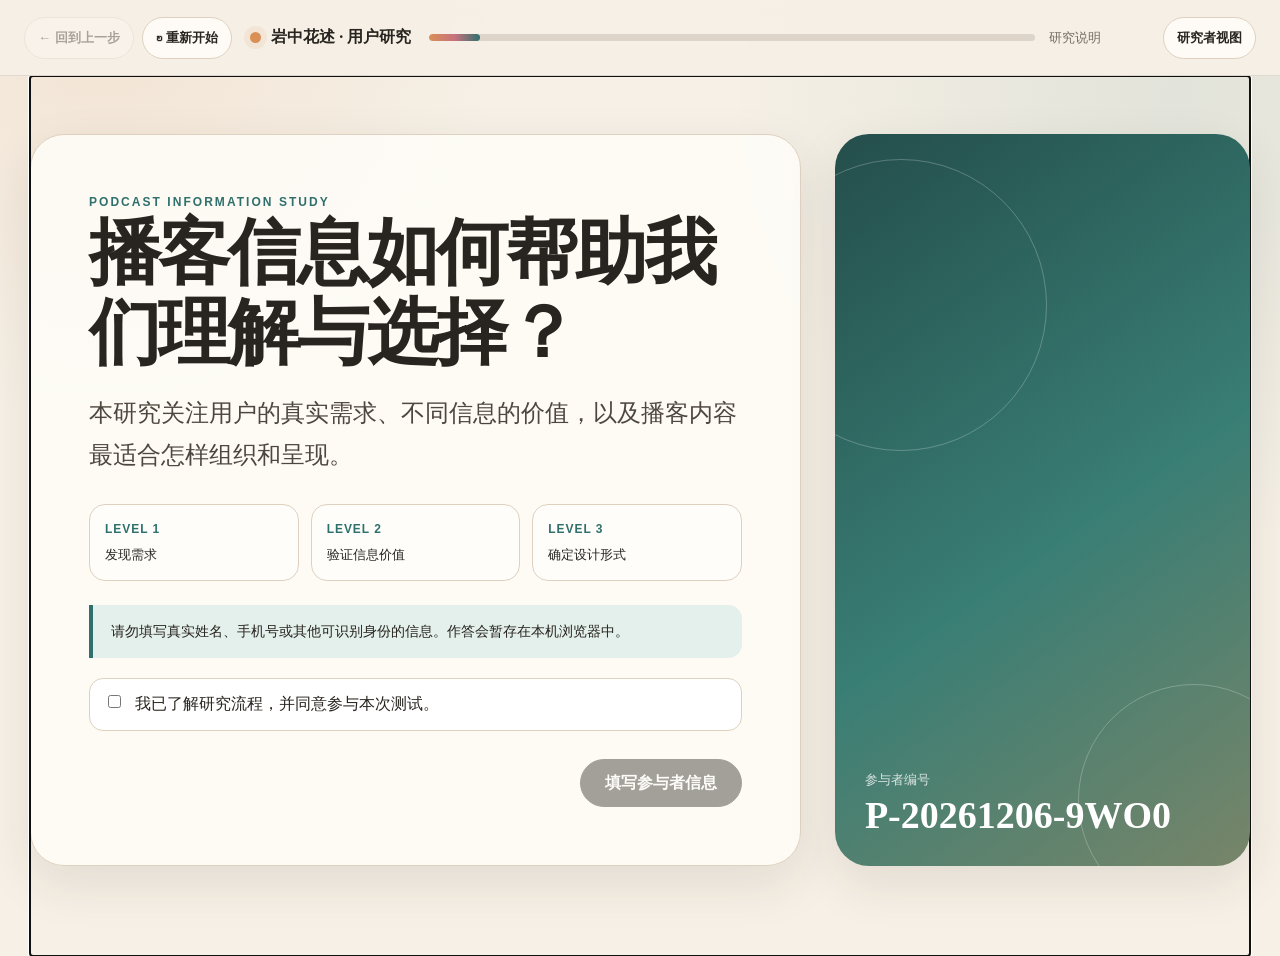
==== commit 851f53cb: "Update research study flow and participant form" ====
--- a/index.html
+++ b/index.html
@@ -1,241 +1,47 @@
 <!doctype html>
 <html lang="zh-CN">
 <head>
-  <meta charset="utf-8" />
-  <meta name="viewport" content="width=device-width,initial-scale=1" />
-  <meta name="description" content="《岩中花述》播客内容浏览与信息可视化用户研究执行网站" />
+  <meta charset="utf-8">
+  <meta name="viewport" content="width=device-width, initial-scale=1">
+  <meta name="color-scheme" content="light">
   <title>岩中花述｜播客用户研究</title>
-  <style>
-    :root{--paper:#f4efe5;--paper-2:#fffdf7;--ink:#2c2925;--muted:#766f65;--line:#d8cdbd;--orange:#d9985f;--green:#7cad68;--purple:#8b6187;--teal:#427f7b;--rose:#c77882;--gold:#b38c3f;--shadow:0 18px 45px rgba(54,42,29,.12);--radius:20px}
-    *{box-sizing:border-box}html{scroll-behavior:smooth}body{margin:0;background:var(--paper);color:var(--ink);font-family:"Noto Sans SC","PingFang SC","Microsoft YaHei",sans-serif;line-height:1.6}
-    button,input,select,textarea{font:inherit}button{cursor:pointer}.shell{min-height:100vh;display:grid;grid-template-rows:auto 1fr}.topbar{position:sticky;top:0;z-index:30;display:flex;align-items:center;gap:14px;padding:12px 22px;border-bottom:1px solid rgba(120,100,75,.2);background:rgba(244,239,229,.94);backdrop-filter:blur(14px)}
-    .history-controls{display:flex;align-items:center;gap:7px;flex:none}.nav-action{border:1px solid var(--line);background:var(--paper-2);border-radius:999px;padding:7px 11px;color:var(--ink);font-size:12px;font-weight:700;white-space:nowrap;box-shadow:0 3px 10px rgba(54,42,29,.06)}.nav-action:hover{border-color:var(--teal);color:var(--teal)}.nav-action.restart:hover{border-color:var(--rose);color:var(--rose)}.nav-action:disabled{opacity:.38;cursor:not-allowed;color:var(--muted);border-color:var(--line)}
-    .brand{font-family:Georgia,"Songti SC",serif;font-weight:700;letter-spacing:.08em;white-space:nowrap}.brand i{display:inline-block;width:11px;height:11px;border-radius:50%;background:var(--orange);margin-right:9px}.progress-wrap{flex:1;display:flex;align-items:center;gap:12px;min-width:50px}.progress-track{height:6px;flex:1;background:#ded5c7;border-radius:9px;overflow:hidden}.progress-bar{height:100%;width:0;background:linear-gradient(90deg,var(--orange),var(--rose));transition:.35s}.step-label{font-size:12px;color:var(--muted);min-width:96px}.ghost{border:1px solid var(--line);background:transparent;border-radius:999px;padding:8px 14px;color:var(--muted);white-space:nowrap}
-    main{width:min(1180px,calc(100% - 36px));margin:0 auto;padding:48px 0 72px}.page{display:none;animation:rise .35s ease}.page.active{display:block}@keyframes rise{from{opacity:0;transform:translateY(8px)}to{opacity:1;transform:none}}
-    .eyebrow{font-size:12px;letter-spacing:.18em;text-transform:uppercase;color:var(--teal);font-weight:800}.hero{display:grid;grid-template-columns:1.3fr .7fr;gap:32px;align-items:end;margin-bottom:30px}.hero h1,h1{font:700 clamp(36px,6vw,72px)/1.04 Georgia,"Songti SC",serif;margin:.15em 0}.hero p{font-size:18px;color:var(--muted);max-width:680px}.art{height:310px;border-radius:180px 180px 28px 28px;background:radial-gradient(circle at 50% 24%,#f9e3bd 0 13%,transparent 14%),linear-gradient(155deg,var(--purple),#62445d 44%,var(--teal));position:relative;overflow:hidden;box-shadow:var(--shadow)}.art:before,.art:after{content:"";position:absolute;border:1px solid rgba(255,255,255,.45);border-radius:50%}.art:before{width:250px;height:250px;left:35px;top:70px}.art:after{width:140px;height:140px;right:-20px;top:16px}.art span{position:absolute;bottom:28px;left:30px;color:white;font:italic 24px Georgia,serif;max-width:240px}
-    .card{background:var(--paper-2);border:1px solid rgba(132,108,76,.18);border-radius:var(--radius);padding:26px;box-shadow:0 10px 25px rgba(64,48,31,.06)}.card+.card{margin-top:18px}.grid-2{display:grid;grid-template-columns:repeat(2,minmax(0,1fr));gap:18px}.grid-3{display:grid;grid-template-columns:repeat(3,minmax(0,1fr));gap:16px}.stage-list{display:grid;gap:10px}.stage{display:grid;grid-template-columns:42px 1fr auto;gap:14px;align-items:center;padding:14px 0;border-bottom:1px solid var(--line)}.stage:last-child{border:0}.stage b{width:36px;height:36px;border-radius:50%;display:grid;place-items:center;background:#eee4d5}.stage small,.muted{color:var(--muted)}
-    .notice{border-left:4px solid var(--orange);background:#f7eadc;padding:15px 18px;border-radius:0 12px 12px 0;margin:18px 0}.demo{display:inline-flex;align-items:center;gap:6px;background:#fff0c7;color:#76570b;border:1px solid #e7cb80;border-radius:999px;padding:4px 10px;font-size:12px;font-weight:700}
-    label{display:block;font-weight:700;margin:15px 0 7px}.choice-grid{display:grid;grid-template-columns:repeat(2,minmax(0,1fr));gap:10px}.choice{position:relative}.choice input{position:absolute;opacity:0}.choice span{display:block;padding:13px 14px;border:1px solid var(--line);border-radius:12px;background:white;font-weight:500}.choice input:checked+span{border-color:var(--teal);box-shadow:0 0 0 2px rgba(66,127,123,.13);background:#edf6f3}.text-input,select,textarea{width:100%;border:1px solid var(--line);border-radius:12px;background:white;padding:12px 14px;color:var(--ink)}textarea{min-height:90px;resize:vertical}.checkline{display:flex;align-items:flex-start;gap:10px;margin:14px 0}.checkline input{width:19px;height:19px;margin-top:3px;accent-color:var(--teal)}
-    .actions{display:flex;gap:12px;align-items:center;justify-content:flex-end;margin-top:26px;flex-wrap:wrap}.btn{border:0;border-radius:999px;padding:12px 20px;font-weight:800;background:var(--ink);color:white}.btn:hover{transform:translateY(-1px)}.btn.secondary{background:white;color:var(--ink);border:1px solid var(--line)}.btn.warn{background:var(--rose)}.btn:disabled{opacity:.4;cursor:not-allowed;transform:none}
-    .task-head{display:flex;justify-content:space-between;gap:24px;align-items:flex-start}.timer{font:700 38px/1 Georgia,serif;color:var(--teal);font-variant-numeric:tabular-nums}.timer.danger{color:var(--rose)}.prompt{font:700 25px/1.45 Georgia,"Songti SC",serif;margin:25px 0}.toolbox{min-height:310px;background:#eee6d9;border-radius:18px;padding:20px;position:relative;overflow:hidden}.toolbox:after{content:"可视化辅助区";position:absolute;right:16px;top:12px;color:#9c9184;font-size:11px;letter-spacing:.15em}.timeline{height:120px;display:flex;align-items:end;gap:5px;padding-top:20px}.bar{flex:1;min-width:5px;border-radius:8px 8px 2px 2px;background:var(--green);opacity:.78;position:relative}.bar:hover{opacity:1;outline:2px solid white}.legend{display:flex;gap:14px;flex-wrap:wrap;margin-top:18px;font-size:12px}.dot{display:inline-block;width:9px;height:9px;border-radius:50%;margin-right:5px}
-    .scale{display:grid;grid-template-columns:repeat(7,1fr);gap:7px;margin:10px 0}.scale button{height:46px;border:1px solid var(--line);background:white;border-radius:10px;font-weight:800}.scale button.on{background:var(--teal);color:white;border-color:var(--teal)}
-    .viz-shell{position:relative}.viz-area{height:560px;position:relative;overflow:auto;background:#eee7da;border-radius:18px;border:1px solid #dfd3c2}.episode-node{border:1px solid rgba(60,50,40,.18);background:#fffaf1;border-radius:18px;padding:9px 12px;box-shadow:0 5px 12px rgba(50,40,28,.08);font-size:11px;line-height:1.25;text-align:center;transition:.15s;z-index:2;overflow-wrap:anywhere}.episode-node:hover,.episode-node.selected{transform:scale(1.035);border-color:var(--teal);box-shadow:0 0 0 3px rgba(66,127,123,.17)}.layout-list{padding:12px}.layout-list .episode-node{display:block;width:100%;border-radius:12px;text-align:left;margin-bottom:8px;padding:12px 14px}.layout-network .episode-node,.layout-cluster .episode-node,.layout-tree .episode-node{position:absolute;width:142px;min-height:60px;display:grid;place-items:center}.layout-network:before,.layout-cluster:before,.layout-tree:before{content:"";position:absolute;inset:0;background:repeating-linear-gradient(35deg,transparent 0 55px,rgba(91,76,59,.045) 56px 57px)}.cluster-zone{position:absolute;border:1px dashed rgba(90,70,55,.3);border-radius:50%;background:rgba(255,255,255,.26);display:grid;place-items:start center;padding-top:10px;color:var(--muted);font-size:11px}.tree-root,.tree-branch{position:absolute;border-radius:10px;padding:8px 12px;color:white;font-size:12px;z-index:2}.tree-root{background:var(--ink);left:44%;top:3%}.tree-branch{background:var(--purple);top:18%}.node-tooltip{position:fixed;width:310px;max-width:calc(100vw - 30px);background:#fffdf7;border:1px solid var(--line);border-radius:16px;padding:17px;box-shadow:0 18px 50px rgba(45,35,24,.2);z-index:90;pointer-events:none;display:none}.node-tooltip.show{display:block}.node-tooltip h3{margin:0 0 8px;font-size:16px}.node-tooltip p{font-size:13px;margin:7px 0}
-    .condition-code{font:700 50px Georgia,serif}.rating-pair{display:grid;grid-template-columns:1fr 1fr;gap:20px}.mini-layout{height:430px;position:relative;overflow:hidden;background:#eee7da;border-radius:18px}.mini-dot{position:absolute;width:68px;min-height:34px;border-radius:999px;background:white;border:1px solid var(--line);font-size:9px;display:grid;place-items:center;text-align:center;padding:4px}.mini-list{padding:10px;overflow:auto}.mini-list .xy-row{transform:scale(.82);transform-origin:top left;width:121%;margin-bottom:-16px}.feature-grid{display:grid;grid-template-columns:repeat(2,minmax(0,1fr));gap:18px}.feature-card{border:1px solid var(--line);border-radius:16px;padding:14px;background:white}.feature-card h3{margin:4px 0}.feature-shot{height:190px;border-radius:11px;overflow:hidden;background:#e8dfcf;margin-bottom:12px}.feature-shot img{width:100%;height:100%;object-fit:cover;object-position:center}.feature-shot.overview img{object-position:72% 78%;transform:scale(1.4)}.feature-shot.summary img{object-position:50% 0}.feature-shot.sentiment img{object-position:50% 38%;transform:scale(1.12)}.feature-shot.topic img{object-position:82% 95%;transform:scale(1.2)}.assist-link{display:grid;grid-template-columns:1fr auto;gap:18px;align-items:center;border:1px solid var(--line);border-radius:16px;padding:20px;background:#f5eee1;margin:18px 0}.assist-link code{display:block;color:var(--teal);word-break:break-all;margin-top:5px}.assist-link .btn{text-decoration:none;text-align:center}
-    .field-picker{position:sticky;top:74px;z-index:8;background:var(--paper-2);border:1px solid var(--line);border-radius:16px;padding:14px 16px;margin-bottom:16px}.field-options{display:flex;gap:8px;flex-wrap:wrap}.field-options label{margin:0}.field-options input{display:none}.field-options span{display:block;border:1px solid var(--line);border-radius:999px;padding:7px 11px;background:white;font-size:13px}.field-options input:checked+span{background:var(--teal);color:white}.episode-row{border:1px solid var(--line);border-radius:16px;background:white;margin:10px 0;padding:14px;cursor:pointer}.episode-row.selected{border-color:var(--teal);box-shadow:0 0 0 3px rgba(66,127,123,.12)}.xy-row{display:grid;grid-template-columns:72px 1fr 42px;gap:14px;align-items:center}.pod-cover{width:72px;height:72px;border-radius:9px;background:linear-gradient(145deg,#263f27,#102a18);color:#f8efd4;display:grid;place-items:center;text-align:center;font:700 14px/1.2 Georgia,"Songti SC",serif;box-shadow:inset 0 0 0 1px rgba(255,255,255,.18)}.xy-main h3{margin:0 0 3px;font-size:16px;line-height:1.4}.xy-desc{white-space:nowrap;overflow:hidden;text-overflow:ellipsis;color:#777;font-size:13px}.xy-stats{display:flex;gap:9px;align-items:center;color:#aaa;font-size:12px;margin-top:7px;flex-wrap:wrap}.play-dot{width:38px;height:38px;border-radius:50%;border:0;background:#e9f6dd;color:#5aad22;font-size:18px}.meta{display:flex;gap:8px;flex-wrap:wrap;color:var(--muted);font-size:13px}.meta span{background:#f2ede4;border-radius:8px;padding:4px 7px}.rank-list{display:grid;gap:9px}.rank-item{display:grid;grid-template-columns:34px 28px 1fr;gap:10px;align-items:center;background:white;border:1px solid var(--line);border-radius:12px;padding:13px;cursor:grab;user-select:none}.rank-item.dragging{opacity:.45;border-style:dashed}.rank-item.drag-over{border-color:var(--teal);box-shadow:0 0 0 3px rgba(66,127,123,.12)}.rank-num{font:700 20px Georgia,serif;color:var(--orange)}.drag-handle{color:#9d9182;font-size:19px;letter-spacing:-3px}
-    .viz-area.layout-network,.viz-area.layout-cluster,.viz-area.layout-tree{overflow:hidden;padding:14px}.network-canvas{position:relative;width:100%;height:100%;min-height:520px}.network-lines{position:absolute;inset:0;width:100%;height:100%;z-index:0}.network-lines line{stroke:#b9ad9d;stroke-width:1.2;opacity:.72}.network-lines line.strong{stroke:var(--teal);stroke-width:2;opacity:.62}.network-card{position:absolute;transform:translate(-50%,-50%);width:128px;min-height:66px;border:1px solid var(--line);border-left:5px solid var(--node-color,var(--teal));border-radius:13px;background:#fffdf8;padding:7px 8px;text-align:left;box-shadow:0 6px 14px rgba(48,37,25,.09);z-index:2;line-height:1.18}.network-card b{display:block;font-size:11px}.network-card span{display:block;font-size:10px;margin:3px 0;white-space:nowrap;overflow:hidden;text-overflow:ellipsis}.network-card em{font-size:9px;color:var(--muted);font-style:normal}.network-card:hover,.network-card.selected,.cluster-episode:hover,.cluster-episode.selected,.tree-leaf:hover,.tree-leaf.selected{border-color:var(--teal);box-shadow:0 0 0 3px rgba(66,127,123,.16)}.network-legend{position:absolute;left:8px;bottom:5px;display:flex;gap:8px;flex-wrap:wrap;z-index:3}.network-legend span{font-size:9px;background:rgba(255,253,247,.88);border-radius:999px;padding:3px 7px}.network-legend i{display:inline-block;width:7px;height:7px;border-radius:50%;margin-right:4px}
-    .cluster-board{height:100%;display:grid;grid-template-columns:repeat(3,minmax(0,1fr));grid-template-rows:repeat(2,minmax(0,1fr));gap:11px}.topic-cluster{border:1px solid color-mix(in srgb,var(--cluster-color) 34%,var(--line));border-radius:20px;background:color-mix(in srgb,var(--cluster-color) 9%,#fffdf8);padding:12px;min-width:0;overflow:hidden}.topic-cluster h3{font-size:13px;margin:0 0 7px;color:var(--cluster-color);display:flex;justify-content:space-between}.topic-cluster h3 small{font-weight:500;color:var(--muted)}.cluster-items{display:grid;grid-template-columns:repeat(2,minmax(0,1fr));gap:6px}.cluster-episode{border:1px solid rgba(120,100,75,.22);border-radius:10px;background:rgba(255,255,255,.88);padding:6px;text-align:left;min-width:0;line-height:1.18}.cluster-episode b{display:block;font-size:10px}.cluster-episode span{display:block;font-size:9px;white-space:nowrap;overflow:hidden;text-overflow:ellipsis}.cluster-episode em{display:block;color:var(--muted);font-size:8px;font-style:normal;margin-top:2px}
-    .tree-board{height:100%;display:grid;grid-template-rows:auto 1fr;gap:16px;padding-top:2px}.tree-study-root{justify-self:center;background:var(--ink);color:white;border-radius:999px;padding:8px 20px;font-weight:800;position:relative}.tree-study-root:after{content:"";position:absolute;left:50%;top:100%;width:1px;height:18px;background:#b7aa98}.tree-columns{display:grid;grid-template-columns:repeat(6,minmax(0,1fr));gap:8px;position:relative}.tree-columns:before{content:"";position:absolute;left:8%;right:8%;top:0;height:1px;background:#b7aa98}.tree-group{position:relative;padding-top:17px;min-width:0}.tree-group:before{content:"";position:absolute;left:50%;top:0;width:1px;height:17px;background:#b7aa98}.tree-topic{margin:0 auto 9px;width:max-content;max-width:100%;border-radius:999px;padding:6px 8px;background:var(--tree-color);color:white;font-size:9px;font-weight:800}.tree-leaves{display:grid;gap:6px}.tree-leaf{border:1px solid var(--line);border-left:4px solid var(--tree-color);border-radius:10px;background:white;padding:6px;text-align:left;line-height:1.15}.tree-leaf b{display:block;font-size:9px}.tree-leaf span{display:block;font-size:8px;white-space:nowrap;overflow:hidden;text-overflow:ellipsis}.tree-leaf em{display:block;font-size:8px;color:var(--muted);font-style:normal;margin-top:2px}
-    .phone-stage{min-height:650px;display:grid;place-items:center;border-radius:22px;background:linear-gradient(145deg,#e9e0d2,#f6f1e8);padding:14px}.phone-shell{height:620px;max-height:68vh;aspect-ratio:402/874;border:7px solid #292723;border-radius:42px;background:#292723;padding:7px;box-shadow:0 20px 40px rgba(47,37,27,.18);position:relative}.phone-shell:before{content:"";position:absolute;top:8px;left:50%;transform:translateX(-50%);width:30%;height:17px;background:#292723;border-radius:0 0 12px 12px;z-index:5}.phone-screen{height:100%;border-radius:29px;background:#f8f3ea;overflow:hidden;padding:25px 8px 9px;position:relative}.phone-status{display:flex;justify-content:space-between;font-size:7px;font-weight:800;margin:0 3px 6px}.phone-caption{font-size:7px;color:var(--muted);padding:0 3px 5px;border-bottom:1px solid #ddd1c0}.phone-content{height:calc(100% - 28px);position:relative;overflow:hidden;padding:5px 2px}.phone-list{height:100%;display:grid;gap:2px}.phone-list-row{border:1px solid #dfd4c5;border-radius:5px;background:white;padding:3px 4px;min-height:0;overflow:hidden}.phone-list-row b{font-size:6.8px;display:block;white-space:nowrap;overflow:hidden;text-overflow:ellipsis;line-height:1.1}.phone-list-row span{font-size:5.7px;color:var(--muted);display:block;white-space:nowrap;overflow:hidden;text-overflow:ellipsis;line-height:1.1}.density-20 .phone-list-row{padding:2px 3px}.density-20 .phone-list-row b{font-size:5.6px}.density-20 .phone-list-row span{font-size:4.8px}.density-40 .phone-list{gap:1px}.density-40 .phone-list-row{padding:1px 2px;border-radius:3px}.density-40 .phone-list-row b{font-size:4.3px}.density-40 .phone-list-row span{font-size:3.8px}.phone-network{position:relative;width:100%;height:100%}.phone-network svg{position:absolute;inset:0;width:100%;height:100%}.phone-network line{stroke:#b7aa98;stroke-width:1}.phone-node{position:absolute;transform:translate(-50%,-50%);width:42px;border:1px solid #d7caba;border-left:3px solid var(--node-color);border-radius:5px;background:white;padding:2px;text-align:left;line-height:1}.phone-node b{display:block;font-size:5.8px}.phone-node span{display:block;font-size:4.8px;white-space:nowrap;overflow:hidden;text-overflow:ellipsis}.density-40 .phone-node{width:34px}.density-40 .phone-node b{font-size:4.8px}.density-40 .phone-node span{font-size:4px}.phone-clusters{height:100%;display:grid;grid-template-columns:repeat(2,1fr);grid-template-rows:repeat(3,1fr);gap:3px}.phone-cluster{border:1px solid var(--cluster-color);border-radius:7px;background:color-mix(in srgb,var(--cluster-color) 8%,white);padding:3px;overflow:hidden}.phone-cluster strong{display:block;font-size:6px;color:var(--cluster-color);margin-bottom:2px}.phone-cluster span{display:block;font-size:4.8px;white-space:nowrap;overflow:hidden;text-overflow:ellipsis;line-height:1.28}.phone-tree{height:100%;display:grid;grid-template-rows:auto 1fr;gap:6px}.phone-tree-root{justify-self:center;background:var(--ink);color:white;border-radius:6px;padding:3px 8px;font-size:6px}.phone-tree-columns{display:grid;grid-template-columns:repeat(6,1fr);gap:2px;border-top:1px solid #b7aa98;padding-top:5px}.phone-tree-group{min-width:0}.phone-tree-group strong{display:block;font-size:4.7px;color:white;background:var(--tree-color);border-radius:4px;padding:2px;text-align:center}.phone-tree-group span{display:block;font-size:4.4px;background:white;border:1px solid #ddd2c3;border-left:2px solid var(--tree-color);border-radius:3px;padding:2px;margin-top:2px;white-space:nowrap;overflow:hidden;text-overflow:ellipsis}.choice-episode{border:1px solid var(--line);border-radius:14px;background:white;margin:10px 0;padding:16px 18px;cursor:pointer}.choice-episode.selected{border-color:var(--teal);box-shadow:0 0 0 3px rgba(66,127,123,.12)}.choice-title{font-size:16px;line-height:1.4;font-weight:800}.choice-details{display:grid;gap:7px;margin-top:10px;color:var(--muted);font-size:13px}.choice-details:empty{display:none}.choice-detail{border-top:1px solid #eee5d8;padding-top:7px}.choice-detail b{color:var(--ink)}
-    .research-grid{display:grid;grid-template-columns:250px 1fr;gap:18px}.side-nav button{display:block;width:100%;text-align:left;padding:10px;border:0;background:transparent;border-radius:9px}.side-nav button:hover{background:#eee7db}.stat{padding:18px;border-radius:16px;background:#eee7db}.stat b{font:700 30px Georgia,serif}.logbox{max-height:330px;overflow:auto;font:12px/1.5 ui-monospace,monospace;background:#25231f;color:#e9dfcf;border-radius:12px;padding:14px}
-    .toast{position:fixed;right:22px;bottom:22px;background:var(--ink);color:white;padding:12px 16px;border-radius:12px;box-shadow:var(--shadow);opacity:0;transform:translateY(10px);pointer-events:none;transition:.2s;z-index:99}.toast.show{opacity:1;transform:none}.hidden{display:none!important}
-    .gate{position:fixed;inset:0;background:rgba(37,32,27,.42);display:grid;place-items:center;z-index:120;padding:20px}.gate-card{width:min(420px,100%);background:var(--paper-2);border-radius:20px;padding:24px;box-shadow:var(--shadow)}.gate-card h2{margin-top:0}
-    @media(max-width:800px){.hero,.grid-2,.grid-3,.viz-shell,.rating-pair,.research-grid,.feature-grid{grid-template-columns:1fr}.art{height:220px}.topbar{padding:9px 10px;gap:7px}.step-label,.brand{display:none}.nav-action{padding:6px 8px;font-size:11px}#researchBtn{padding:6px 8px;font-size:11px}main{width:min(100% - 22px,1180px);padding-top:28px}.choice-grid{grid-template-columns:1fr}.viz-area{height:620px}.task-head{display:block}.timer{margin-top:12px}.progress-wrap{gap:7px}.assist-link{grid-template-columns:1fr}.xy-row{grid-template-columns:58px 1fr 34px}.pod-cover{width:58px;height:58px}.feature-shot{height:155px}.cluster-board{grid-template-columns:1fr 1fr;grid-template-rows:repeat(3,1fr)}.tree-columns{grid-template-columns:repeat(6,140px);overflow:hidden}.phone-stage{min-height:610px}.phone-shell{height:580px;max-height:none}}
-    .layout-network:before,.layout-cluster:before,.layout-tree:before{pointer-events:none}
-    /* Reference-matched structural layouts: readable cards arranged as list, network, clusters, and hierarchy. */
-    .reference-list{display:flex;flex-direction:column;gap:8px;padding:12px 16px}.reference-list-row{width:100%;min-height:48px;display:grid;grid-template-columns:54px minmax(0,1fr) 96px;align-items:center;gap:11px;border:1px solid #ded7cd;border-left:5px solid var(--node-color);border-radius:13px;background:#f7f5f1;padding:7px 12px;text-align:left;color:var(--ink);transition:.15s}.reference-list-row:hover,.reference-list-row.selected{border-color:var(--teal);box-shadow:0 0 0 3px rgba(66,127,123,.14)}.reference-list-dot{width:43px;height:29px;border:2px solid var(--node-color);border-radius:9px;display:grid;place-items:center;background:#fff;font-size:9px;font-weight:800;font-style:normal;color:var(--node-color)}.reference-list-copy{min-width:0}.reference-list-copy b{display:block;font-size:12px;white-space:nowrap;overflow:hidden;text-overflow:ellipsis}.reference-list-copy small{display:block;margin-top:3px;color:var(--muted);font-size:10px}.reference-list-row>em{font-style:normal;color:var(--muted);font-size:10px;text-align:right;white-space:nowrap}
-    .network-canvas{min-height:520px}.network-node{position:absolute;transform:translate(-50%,-50%);width:92px;border:0;background:transparent;padding:0;z-index:2;color:var(--ink);text-align:center}.network-dot{width:62px;height:34px;margin:auto;border:2px solid var(--node-color);border-radius:10px;background:color-mix(in srgb,var(--node-color) 12%,#fff);display:grid;place-items:center;font-size:10px;font-weight:800;font-style:normal;box-shadow:0 4px 8px rgba(49,39,27,.08)}.network-caption{display:block;margin-top:3px;padding:3px 4px;border:1px solid rgba(120,104,84,.2);border-radius:7px;background:rgba(255,253,248,.92);font-size:9px;line-height:1.1;white-space:nowrap;overflow:hidden;text-overflow:ellipsis}.network-caption b{display:inline;font-size:9px}.network-caption em{display:block;color:var(--muted);font-size:8px;font-style:normal}.network-node:hover .network-dot,.network-node.selected .network-dot{border-color:var(--teal);box-shadow:0 0 0 4px rgba(66,127,123,.18)}.network-lines line{stroke:#aaa6a0;stroke-width:1;opacity:.78}.network-lines line.strong{stroke:var(--teal);stroke-width:1.8;opacity:.72}.network-legend{max-width:calc(100% - 16px);gap:5px}.network-legend .line-key i{width:18px;height:0;border-radius:0;background:transparent!important;border-top:2px solid #aaa6a0;vertical-align:middle}.network-legend .line-key.strong i{border-color:var(--teal);border-top-width:3px}
-    .cluster-board{height:100%;display:grid;grid-template-columns:repeat(3,minmax(0,1fr));grid-template-rows:repeat(2,minmax(0,1fr));gap:13px;padding:3px}.topic-cluster{position:relative;border:1px solid color-mix(in srgb,var(--cluster-color) 32%,#d9d1c5);background:color-mix(in srgb,var(--cluster-color) 10%,#fffdf8);padding:0;overflow:hidden;min-width:0}.topic-cluster.blob-1{border-radius:42px 68px 48px 72px}.topic-cluster.blob-2{border-radius:64px 42px 70px 45px}.topic-cluster.blob-3{border-radius:48px 72px 42px 62px}.topic-cluster.blob-4{border-radius:68px 44px 62px 40px}.topic-cluster.blob-5{border-radius:44px 66px 48px 74px}.topic-cluster.blob-6{border-radius:70px 46px 66px 50px}.topic-cluster h3{position:absolute;left:15px;top:10px;z-index:3;margin:0;color:var(--cluster-color);font-size:12px}.topic-cluster h3 small{margin-left:6px}.cluster-items{position:absolute;inset:0;display:block}.cluster-dot{position:absolute;transform:translate(-50%,-50%);width:80px;border:0;background:transparent;padding:0;text-align:center;color:var(--ink)}.cluster-dot i{width:54px;height:31px;margin:auto;border:2px solid var(--cluster-color);border-radius:9px;background:#fff;display:grid;place-items:center;font-size:9px;font-weight:800;font-style:normal}.cluster-dot span{display:block;margin-top:3px;padding:2px 3px;border-radius:6px;background:rgba(255,255,255,.84);font-size:8px;white-space:nowrap;overflow:hidden;text-overflow:ellipsis}.cluster-dot span b{display:inline;font-size:8px}.cluster-dot span em{display:block;color:var(--muted);font-size:7px;font-style:normal}.cluster-dot:hover i,.cluster-dot.selected i{border-color:var(--teal);box-shadow:0 0 0 4px rgba(66,127,123,.18)}
-    .reference-tree{position:relative;width:100%;height:100%;min-height:520px}.tree-links{position:absolute;inset:0;width:100%;height:100%;z-index:0;pointer-events:none}.tree-links line{stroke:#aaa6a0;stroke-width:1;opacity:.78}.tree-root-node{position:absolute;left:50%;top:8%;transform:translate(-50%,-50%);width:78px;height:44px;border-radius:10px;background:var(--ink);color:#fff;display:grid;place-items:center;font-size:11px;font-weight:800;z-index:2}.tree-theme-node{position:absolute;transform:translate(-50%,-50%);width:72px;height:46px;border:2px solid var(--tree-color);border-radius:10px;background:color-mix(in srgb,var(--tree-color) 14%,#fff);display:grid;place-items:center;text-align:center;padding:3px;font-size:9px;font-weight:800;z-index:2}.tree-leaf-node{position:absolute;transform:translate(-50%,-50%);width:72px;border:0;background:transparent;padding:0;text-align:center;color:var(--ink);z-index:2}.tree-leaf-node i{width:50px;height:29px;margin:auto;border:2px solid var(--tree-color);border-radius:9px;background:#fff;display:grid;place-items:center;font-size:8px;font-weight:800;font-style:normal}.tree-leaf-node span{display:block;margin-top:3px;padding:2px;border-radius:5px;background:rgba(255,253,248,.9);font-size:8px;white-space:nowrap;overflow:hidden;text-overflow:ellipsis}.tree-leaf-node span b{display:inline;font-size:8px}.tree-leaf-node span em{display:block;color:var(--muted);font-size:7px;font-style:normal}.tree-leaf-node:hover i,.tree-leaf-node.selected i{border-color:var(--teal);box-shadow:0 0 0 4px rgba(66,127,123,.18)}
-    .phone-list-row{display:grid;grid-template-columns:11px minmax(0,1fr);align-items:center;gap:3px}.phone-list-dot{width:9px;height:7px;border:1px solid var(--node-color);border-radius:2px;background:color-mix(in srgb,var(--node-color) 14%,#fff)}.phone-list-info{min-width:0}.phone-list-info b,.phone-list-info em{display:block;white-space:nowrap;overflow:hidden;text-overflow:ellipsis;line-height:1.08}.phone-list-info b{font-size:6.3px}.phone-list-info em{font-size:5.1px;color:var(--muted);font-style:normal}.density-20 .phone-list-info b{font-size:5.3px}.density-20 .phone-list-info em{font-size:4.5px}.density-40 .phone-list-row{grid-template-columns:7px minmax(0,1fr);gap:2px}.density-40 .phone-list-dot{width:6px;height:5px}.density-40 .phone-list-info b{font-size:4.2px}.density-40 .phone-list-info em{font-size:3.6px}
-    .phone-dot-node{position:absolute;transform:translate(-50%,-50%);width:35px;text-align:center;color:var(--ink)}.phone-dot-node i{width:29px;height:14px;margin:auto;border:1px solid var(--node-color);border-radius:3px;background:white;display:grid;place-items:center;font-size:5px;font-weight:800;font-style:normal}.phone-dot-node span{display:block;margin-top:1px;background:rgba(255,255,255,.88);font-size:4.3px;white-space:nowrap;overflow:hidden;text-overflow:ellipsis}.phone-dot-node em{display:block;color:var(--muted);font-size:3.8px;font-style:normal}.density-40 .phone-dot-node{width:27px}.density-40 .phone-dot-node i{width:22px;height:10px;font-size:3.8px}.density-40 .phone-dot-node span{font-size:3.4px}.density-40 .phone-dot-node em{font-size:3px}
-    .phone-cluster{position:relative;padding:0;background:color-mix(in srgb,var(--cluster-color) 10%,#fff);border-color:color-mix(in srgb,var(--cluster-color) 45%,#ddd)}.phone-cluster.blob-1,.phone-cluster.blob-5{border-radius:13px 22px 15px 24px}.phone-cluster.blob-2,.phone-cluster.blob-6{border-radius:22px 13px 24px 15px}.phone-cluster.blob-3{border-radius:15px 24px 13px 20px}.phone-cluster.blob-4{border-radius:24px 15px 20px 13px}.phone-cluster>strong{position:absolute;left:5px;top:4px;z-index:2;font-size:5px}.phone-cluster>div{position:absolute;inset:0}.phone-cluster-dot{position:absolute;transform:translate(-50%,-50%);width:28px;text-align:center}.phone-cluster-dot i{width:23px;height:11px;margin:auto;border:1px solid var(--cluster-color);border-radius:3px;background:#fff;display:grid;place-items:center;font-size:3.8px;font-weight:800;font-style:normal}.phone-cluster-dot em{display:block;font-size:3.3px;font-style:normal;white-space:nowrap;overflow:hidden;text-overflow:ellipsis}.density-40 .phone-cluster-dot{width:22px}.density-40 .phone-cluster-dot i{width:18px;height:8px;font-size:3px}.density-40 .phone-cluster-dot em{font-size:2.8px}
-    .phone-tree{position:relative;display:block;height:100%}.phone-tree>svg{position:absolute;inset:0;width:100%;height:100%;pointer-events:none}.phone-tree>svg line{stroke:#aaa6a0;stroke-width:.7}.phone-tree-root{position:absolute;left:50%;top:8%;transform:translate(-50%,-50%);width:28px;height:16px;border-radius:4px;background:var(--ink);color:#fff;display:grid;place-items:center;font-size:4.8px;z-index:2}.phone-tree-theme{position:absolute;transform:translate(-50%,-50%);width:24px;height:15px;border:1px solid var(--tree-color);border-radius:4px;background:color-mix(in srgb,var(--tree-color) 14%,#fff);display:grid;place-items:center;font-size:3.8px;font-weight:800;z-index:2}.phone-tree-leaf{position:absolute;transform:translate(-50%,-50%);width:22px;text-align:center;z-index:2}.phone-tree-leaf i{width:18px;height:9px;margin:auto;border:1px solid var(--tree-color);border-radius:3px;background:#fff;display:grid;place-items:center;font-size:3px;font-weight:800;font-style:normal}.phone-tree-leaf em{display:block;font-size:2.7px;font-style:normal;white-space:nowrap;overflow:hidden;text-overflow:ellipsis}.density-40 .phone-tree-leaf{width:18px}.density-40 .phone-tree-leaf i{width:15px;height:7px;font-size:2.6px}.density-40 .phone-tree-leaf em{font-size:2.4px}
-    .network-lines line{stroke-width:.48}.network-lines line.strong{stroke-width:.86}.tree-links line{stroke-width:.48}
-
-    /* Readability pass: no secondary label is smaller than the compact node ID label. */
-    .reference-list-dot{font-size:11px}.reference-list-copy b{font-size:14px}.reference-list-copy small,.reference-list-row>em{font-size:12px}
-    .network-node{width:112px}.network-dot{width:72px;height:34px;font-size:12px}.network-caption{margin-top:2px;padding:1px 5px;border-radius:8px;font-size:12px;line-height:1}.network-caption b,.network-caption em{font-size:12px}
-    .topic-cluster.blob-1,.topic-cluster.blob-2,.topic-cluster.blob-3,.topic-cluster.blob-4,.topic-cluster.blob-5,.topic-cluster.blob-6{border-radius:24px}
-    .topic-cluster h3{left:13px;top:9px;font-size:14px}.cluster-dot{width:106px}.cluster-dot i{width:72px;height:39px;border-radius:9px;font-size:12px}.cluster-dot span{padding:3px 5px;border-radius:7px;font-size:12px;line-height:1.2}.cluster-dot span b,.cluster-dot span em{font-size:12px}
-    .tree-root-node{font-size:13px}.tree-theme-node{font-size:12px}.tree-leaf-node{width:76px}.tree-leaf-node i{width:66px;height:36px;font-size:12px}.tree-leaf-node span,.tree-leaf-node span b,.tree-leaf-node span em{font-size:12px;line-height:1.2}
-    .node-tooltip{width:350px;padding:18px}.node-tooltip h3{font-size:17px}.node-tooltip p{font-size:13px;line-height:1.5}
-
-    /* Task 2-B is designed at an iPhone 17 portrait ratio instead of being a shrunken desktop canvas. */
-    .phone-stage{min-height:730px;padding:18px}.phone-shell{height:690px;max-height:none;border-width:8px;padding:7px}.phone-screen{padding:29px 10px 10px}.phone-status{font-size:11px;margin:0 3px 8px}.phone-caption{font-size:10px;padding:0 3px 7px}.phone-content{height:calc(100% - 40px);padding:7px 3px}
-    .phone-list{gap:6px}.phone-list-row{grid-template-columns:16px minmax(0,1fr);gap:7px;padding:7px 8px;border-radius:8px}.phone-list-dot{width:13px;height:11px;border-radius:3px}.phone-list-info{font-size:9px}.phone-list-info b{font-size:11px;line-height:1.25}.phone-list-info em{font-size:10px;line-height:1.2}.density-10 .phone-list{gap:4px}.density-10 .phone-list-row{padding:5px 7px}.density-10 .phone-list-info b{font-size:10.5px}.density-10 .phone-list-info em{font-size:9.5px}.density-15 .phone-list{gap:3px}.density-15 .phone-list-row{grid-template-columns:14px minmax(0,1fr);gap:6px;padding:4px 6px}.density-15 .phone-list-dot{width:11px;height:9px}.density-15 .phone-list-info b{font-size:10px}.density-15 .phone-list-info em{font-size:9px}
-    .phone-dot-node{width:72px}.phone-dot-node i{width:60px;height:30px;border-radius:6px;font-size:10px}.phone-dot-node span{margin-top:3px;padding:2px;border-radius:4px;font-size:9px;line-height:1.15}.phone-dot-node em{font-size:9px}.density-10 .phone-dot-node{width:66px}.density-10 .phone-dot-node i{width:55px;height:28px;font-size:9.5px}.density-10 .phone-dot-node span,.density-10 .phone-dot-node em{font-size:9px}.density-15 .phone-dot-node{width:60px}.density-15 .phone-dot-node i{width:50px;height:26px;font-size:9px}.density-15 .phone-dot-node span,.density-15 .phone-dot-node em{font-size:9px}
-    .phone-clusters{gap:6px}.phone-cluster.blob-1,.phone-cluster.blob-2,.phone-cluster.blob-3,.phone-cluster.blob-4,.phone-cluster.blob-5,.phone-cluster.blob-6{border-radius:13px}.phone-cluster>strong{left:7px;top:5px;font-size:10px}.phone-cluster-dot{width:60px;font-size:9px}.phone-cluster-dot i{width:49px;height:25px;border-radius:5px;font-size:9px}.phone-cluster-dot em{margin-top:2px;padding:1px;background:rgba(255,255,255,.82);font-size:9px;line-height:1.15}.density-15 .phone-cluster-dot{width:56px;font-size:9px}.density-15 .phone-cluster-dot i{width:45px;height:23px;font-size:9px}.density-15 .phone-cluster-dot em{font-size:9px}
-    .phone-tree{position:relative;display:grid;grid-template-rows:auto 1fr;gap:10px;height:100%}.phone-tree-root{position:relative;left:auto;top:auto;transform:none;justify-self:center;width:auto;height:auto;border-radius:7px;padding:5px 13px;font-size:10px}.phone-tree-root:after{content:"";position:absolute;left:50%;top:100%;width:1px;height:10px;background:#aaa6a0}.phone-tree-groups{display:grid;grid-template-columns:repeat(2,minmax(0,1fr));grid-template-rows:repeat(3,minmax(0,1fr));gap:7px;position:relative;border-top:1px solid #aaa6a0;padding-top:8px}.phone-tree-group-card{position:relative;min-width:0;border:1px solid color-mix(in srgb,var(--tree-color) 42%,#ddd);border-radius:9px;background:color-mix(in srgb,var(--tree-color) 8%,white);padding:6px}.phone-tree-group-card:before{content:"";position:absolute;left:50%;bottom:100%;width:1px;height:9px;background:#aaa6a0}.phone-tree-theme{position:static;transform:none;width:auto;height:auto;border:0;border-radius:5px;padding:3px 4px;background:var(--tree-color);color:white;font-size:9px;line-height:1.15}.phone-tree-leaves{display:grid;grid-template-columns:repeat(2,minmax(0,1fr));gap:4px;margin-top:5px}.phone-tree-leaf{position:static;transform:none;width:auto;min-width:0}.phone-tree-leaf i{width:100%;height:21px;border-radius:4px;font-size:9px}.phone-tree-leaf em{margin-top:1px;font-size:9px;line-height:1.1}.density-15 .phone-tree-group-card{padding:5px}.density-15 .phone-tree-theme,.density-15 .phone-tree-leaf i,.density-15 .phone-tree-leaf em{font-size:9px}
-    @media(max-width:800px){.phone-stage{min-height:730px}.phone-shell{height:690px;max-height:none}}
-  </style>
+  <link rel="stylesheet" href="styles.css">
 </head>
 <body>
-<div class="shell">
-  <header class="topbar">
-    <div class="history-controls" aria-label="页面导航">
-      <button class="nav-action" id="backBtn" type="button">← 回到上一步</button>
-      <button class="nav-action restart" id="restartBtn" type="button">↻ 重新开始</button>
-    </div>
-    <div class="brand"><i></i>岩中花述 · 用户研究</div>
-    <div class="progress-wrap"><div class="progress-track"><div class="progress-bar" id="progressBar"></div></div><div class="step-label" id="stepLabel">研究说明</div></div>
-    <button class="ghost" id="researchBtn">研究者视图</button>
-  </header>
-  <main id="app"></main>
-</div>
-<div class="toast" id="toast"></div>
-<div class="node-tooltip" id="nodeTooltip" role="tooltip"></div>
-<div class="gate hidden" id="researchGate"><div class="gate-card"><h2>进入研究者视图</h2><label for="researchCode">访问码</label><input id="researchCode" class="text-input" type="password" autocomplete="off"><div class="actions"><button class="btn secondary" id="researchCancel">取消</button><button class="btn" id="researchEnter">进入</button></div></div></div>
-<script src="config.js"></script>
-<script>
-const episodes=[
- {id:'S5E8',ep:'46',title:'要活得很久，我做了这个决定',guest:'张春',topics:['心理健康','生命教育','女性处境'],duration:'74分钟',heat:'613万',summary:'从心理咨询、疾病经验与死亡教育谈如何重新理解生活。',comments:'听众多次提及生命观和被理解的感受。'},
- {id:'S7E7',ep:'64',title:'敢于面向黑暗，恰因此心光明',guest:'劳东燕',topics:['法律正义','女性成长','公共讨论'],duration:'81分钟',heat:'177万',summary:'讨论法律、刑罚、公众认知与女性成长经验。',comments:'关于正义感与独立思考的讨论较多。'},
- {id:'S8E9',ep:'78',title:'我只是一名记者，留在了战争发生的地方',guest:'李睿',topics:['伊朗社会','战争经历','女性记者'],duration:'86分钟',heat:'演示值',summary:'从波斯语学习到在伊朗生活和报道战争的职业经历。',comments:'演示评论概览：关注勇气、文化差异与女性处境。'},
- {id:'S4E5',ep:'33',title:'在迪士尼和HBO做高管，我卖过的电影比看过的多',guest:'范贝贝',topics:['影视行业','马拉松','女性高管'],duration:'72分钟',heat:'演示值',summary:'国际影视行业职业经历、身体变化与女性管理者处境。',comments:'演示评论概览：职业故事与跑步经历引起共鸣。'},
- {id:'S9E3',ep:'81',title:'我本布衣，种花种草种春天',guest:'蔡皋',topics:['艺术创作','乡村生活','人生阶段'],duration:'79分钟',heat:'演示值',summary:'从乡村女教师到艺术创作者，谈自然、绘画与生命体验。',comments:'演示评论概览：自然观察和生活态度最受关注。'},
- {id:'S8E1',ep:'70',title:'她可以为你而死，但不会只为你而活',guest:'蒋胜男',topics:['文学写作','身份性别','温州文化'],duration:'76分钟',heat:'演示值',summary:'写作、商业传统、家庭分工与女性角色。',comments:'演示材料，待接入真实评论。'},
- {id:'S8E2',ep:'71',title:'人如南瓜，可攀援亦可贴地生长',guest:'陈慧',topics:['乡村生活','婚姻选择','写作阅读'],duration:'73分钟',heat:'演示值',summary:'谈乡村经验、婚姻观念以及写作与阅读。',comments:'演示材料，待接入真实评论。'},
- {id:'S8E3',ep:'72',title:'从此我们不忧伤、不害怕',guest:'扎十一惹',topics:['疾病疗愈','身份认同','迁徙'],duration:'82分钟',heat:'277万',summary:'疾病、家庭、迁徙和少数民族文化身份。',comments:'关于疗愈和生命态度的反馈较集中。'},
- {id:'S8E4',ep:'73',title:'飞向更高远的天空，即便空气稀薄',guest:'黎紫书',topics:['文学创作','文化认同','职业转折'],duration:'84分钟',heat:'187万',summary:'从新闻工作到文学创作，并讨论马来西亚文化认同。',comments:'演示材料，待接入真实评论。'},
- {id:'S8E5',ep:'74',title:'他已登岸归家，吾独续写「巫」言',guest:'朱天文',topics:['电影创作','文学写作','自然生活'],duration:'90分钟',heat:'演示值',summary:'电影与文学的交叉创作、家庭记忆和自然生活。',comments:'演示材料，待接入真实评论。'},
- {id:'S8E6',ep:'75',title:'没有魅力的人，也值得拥有世界',guest:'鸟鸟',topics:['脱口秀','女性表达','年龄焦虑'],duration:'77分钟',heat:'360万',summary:'语言幽默、创作日常以及女性成长与年龄体验。',comments:'听众较多讨论自我接纳和表达。'},
- {id:'S8E7',ep:'76',title:'从「三反」到「银河」，她走出了时代',guest:'李银河',topics:['社会学','亲密关系','女性成长'],duration:'88分钟',heat:'241万',summary:'社会学研究、亲密关系与历史时代中的女性经验。',comments:'演示材料，待接入真实评论。'},
- {id:'S8E8',ep:'77',title:'冰场上的向日葵，日复一日、向光疯长',guest:'张虹',topics:['竞技体育','退役转型','终身学习'],duration:'79分钟',heat:'演示值',summary:'奥运经历、竞技压力、退役转型与持续学习。',comments:'演示材料，待接入真实评论。'},
- {id:'S9E1',ep:'79',title:'那朵叫「赞英」的花',guest:'张赞英',topics:['职业选择','家庭关系','植物研究'],duration:'85分钟',heat:'演示值',summary:'跨越时代的求学、植物研究、家庭与职业选择。',comments:'演示材料，待接入真实评论。'},
- {id:'S9E2',ep:'80',title:'我不优秀，但我依然是一个胜利者',guest:'张诺',topics:['赛车运动','职业转型','心理挑战'],duration:'78分钟',heat:'演示值',summary:'赛车梦想、严重事故、女性车手身份和退役转型。',comments:'演示材料，待接入真实评论。'},
- {id:'S7E8',ep:'65',title:'于是谈到诗时，不再动摇',guest:'翟永明',topics:['诗歌创作','女性写作','文化记忆'],duration:'80分钟',heat:'演示值',summary:'女性写作、诗歌表达、阅读文化与时代记忆。',comments:'演示材料，待接入真实评论。'},
- {id:'S7E9',ep:'66',title:'要走多少路，才能成为一个女人',guest:'小帕',topics:['个人成长','身份性别','关系'],duration:'75分钟',heat:'385万',summary:'成长、关系以及对女性身份的持续追问。',comments:'听众对身份探索和生活经验回应较多。'},
- {id:'S7E10',ep:'67',title:'在片场与摇篮间行走，写下自由分镜',guest:'王昊鹭',topics:['电影导演','母职','创作'],duration:'83分钟',heat:'演示值',summary:'电影导演的创作理念、国际经历与母职阶段。',comments:'演示材料，待接入真实评论。'},
- {id:'S9E4',ep:'82',title:'生命不要早知如此，我决定更勇敢',guest:'蒙曼',topics:['历史文化','生命选择','阅读成长'],duration:'81分钟',heat:'演示值',summary:'历史、儿童阅读、身体经验与人生选择。',comments:'演示材料，待接入真实评论。'},
- {id:'S7E2',ep:'58',title:'永不做他人的缪斯，亲手写就我的故事',guest:'蒋方舟',topics:['文学写作','女性表达','个人成长'],duration:'76分钟',heat:'186万',summary:'文学成长、写作身份以及女性主体表达。',comments:'演示材料，待接入真实评论。'}
-];
-const episodeStats={
- S5E8:['2024-05-07','1:25:36',6135436,18721],S7E7:['2025-05-14','1:15:36',1775993,2943],S8E9:['2026-03-22','1:47:55',1675210,2618],S4E5:['2023-08-29','1:16:30',212661,362],S9E3:['2026-06-03','1:19:30',698756,1681],
- S8E1:['2025-10-29','1:22:25',1653065,2766],S8E2:['2025-11-05','1:21:24',1527405,5363],S8E3:['2025-11-12','1:52:11',2775085,11107],S8E4:['2025-11-19','1:42:20',1876041,2745],S8E5:['2025-12-10','1:28:55',1203209,1403],
- S8E6:['2025-12-17','1:26:45',3604567,4870],S8E7:['2025-12-31','1:24:38',2414677,4534],S8E8:['2026-02-11','1:29:03',1616269,2865],S9E1:['2026-05-20','1:25:38',756344,2045],S9E2:['2026-05-27','1:19:09',665259,1257],
- S7E8:['2025-05-21','1:16:00',899304,718],S7E9:['2025-06-18','1:09:41',3853845,13823],S7E10:['2025-06-25','1:17:46',1062033,1557],S9E4:['2026-06-10','1:56:32',1141974,4653],S7E2:['2025-03-26','1:24:28',1866818,4197]
-};
-episodes.forEach(e=>{const s=episodeStats[e.id];if(s){e.date=s[0];e.duration=s[1];e.plays=s[2];e.commentCount=s[3];e.heat=compactNumber(s[2])}});
-const themeInfo={growth:{label:'个人成长',color:'#c77882'},relations:{label:'关系与家庭',color:'#d9985f'},art:{label:'文学与艺术',color:'#8b6187'},career:{label:'职业与创造',color:'#7cad68'},identity:{label:'身份与性别',color:'#427f7b'},other:{label:'社会与生命经验',color:'#6f8296'}};
-const themeProfiles={"S4E5":{"growth":17.1,"relations":16.5,"art":0,"career":41.7,"identity":10.8,"other":13.9},"S5E8":{"growth":45.6,"relations":22.8,"art":25.7,"career":0,"identity":0,"other":5.8},"S7E2":{"growth":46.5,"relations":37.9,"art":5.5,"career":0,"identity":10.2,"other":0},"S7E7":{"growth":30.2,"relations":8.3,"art":0,"career":1.6,"identity":18.1,"other":41.7},"S7E8":{"growth":0,"relations":0,"art":72.4,"career":0,"identity":6.5,"other":21.1},"S7E9":{"growth":100,"relations":0,"art":0,"career":0,"identity":0,"other":0},"S7E10":{"growth":0,"relations":0,"art":25,"career":34.5,"identity":40.5,"other":0},"S8E1":{"growth":45.6,"relations":30.2,"art":6.3,"career":0,"identity":6.8,"other":11.1},"S8E2":{"growth":6,"relations":64.3,"art":10.3,"career":13.3,"identity":6,"other":0},"S8E3":{"growth":5.9,"relations":14.1,"art":4.1,"career":0,"identity":22.5,"other":53.4},"S8E4":{"growth":0,"relations":33.3,"art":45.4,"career":17.4,"identity":0,"other":3.9},"S8E5":{"growth":0,"relations":19.4,"art":76.7,"career":0,"identity":0,"other":3.9},"S8E6":{"growth":43,"relations":6.8,"art":11.4,"career":8.3,"identity":27.4,"other":3.1},"S8E7":{"growth":0,"relations":17.2,"art":12.9,"career":0,"identity":42.2,"other":27.6},"S8E8":{"growth":12.1,"relations":9.6,"art":9.1,"career":67.1,"identity":2.2,"other":0},"S8E9":{"growth":8.6,"relations":3.8,"art":1.5,"career":29.7,"identity":33.3,"other":23.1},"S9E1":{"growth":0,"relations":100,"art":0,"career":0,"identity":0,"other":0},"S9E2":{"growth":0,"relations":29.6,"art":0,"career":56.8,"identity":11,"other":2.6},"S9E3":{"growth":5.8,"relations":0,"art":44.6,"career":24.8,"identity":6.6,"other":18.2},"S9E4":{"growth":37.8,"relations":13.8,"art":24.3,"career":0,"identity":5.6,"other":18.5}};
-const phoneEpisodes=[{"id":"S3E1","guest":"曾黎","title":"成名要趁早？你hold不住的时候反而更痛苦","plays":515328,"primary":"Relationships","secondary":"Personal Growth"},{"id":"S3E2","guest":"梁鸿","title":"写作是为了狠狠留住那些会逝去的人和村落","plays":306169,"primary":"Literature & Art","secondary":"Identity & Gender"},{"id":"S3E3","guest":"彭兆君","title":"天价拍卖背后，我们都是美的暂时保管者","plays":152511,"primary":"Career & Creation","secondary":"Relationships"},{"id":"S3E4","guest":"思文","title":"好看的女人不可能无聊","plays":1253727,"primary":"Identity & Gender","secondary":"Relationships"},{"id":"S3E5","guest":"祝羽捷","title":"你好像奈良美智画的那个小孩","plays":175076,"primary":"Career & Creation","secondary":"Identity & Gender"},{"id":"S3E6","guest":"王亚彬","title":"我选择了舞蹈，舞蹈也选择了我","plays":144131,"primary":"Career & Creation","secondary":"Personal Growth"},{"id":"S3E7","guest":"张怡微","title":"女孩子才不是错一次就完蛋了","plays":563542,"primary":"Literature & Art","secondary":"Relationships"},{"id":"S3E8","guest":"沈奇岚","title":"爱这个词是存在的","plays":223611,"primary":"Literature & Art","secondary":"Personal Growth"},{"id":"S3E9","guest":"朱虹璇","title":"知道自己是少数派，就不要分外在意孤独","plays":275717,"primary":"Career & Creation","secondary":"Literature & Art"},{"id":"S4E1","guest":"张静初","title":"曾经我惧怕名气，现在觉得越有名越好","plays":473921,"primary":"Personal Growth","secondary":"Relationships"},{"id":"S4E2","guest":"陈婧霏","title":"一直造梦，生活就会与之对齐","plays":309629,"primary":"Literature & Art","secondary":"Identity & Gender"},{"id":"S4E3","guest":"赵冬梅","title":"学者不必都是拿着书撞上树的样子","plays":210749,"primary":"Relationships","secondary":"Personal Growth"},{"id":"S4E4","guest":"毛尖","title":"文艺女青年，从漫长的青春期跋涉出来","plays":365482,"primary":"Literature & Art","secondary":"Relationships"},{"id":"S4E5","guest":"范贝贝","title":"在迪士尼和HBO做高管，我卖过的电影比看过的多","plays":212661,"primary":"Career & Creation","secondary":"Personal Growth"},{"id":"S4E6","guest":"许小凡","title":"译者就是躲在原文背后，一仆侍二主","plays":179063,"primary":"Personal Growth","secondary":"Literature & Art"},{"id":"S4E7","guest":"胡如珊","title":"女建筑系主任，在一个以男性为主的世界里","plays":235412,"primary":"Career & Creation","secondary":"Relationships"},{"id":"S4E8","guest":"简里里","title":"心理咨询师是比来访者更有经验的病人","plays":470542,"primary":"Personal Growth","secondary":"Career & Creation"},{"id":"S4E9","guest":"张羽","title":"身体的使用说明书，不能只有医生知道","plays":437530,"primary":"Career & Creation","secondary":"Identity & Gender"},{"id":"新年特辑","guest":"沈奇岚","title":"相信律令，相信时间的力量","plays":128346,"primary":"Personal Growth","secondary":"Relationships"},{"id":"S5E1","guest":"詹青云","title":"相信日复一日的努力，是金斯伯格教会我的事","plays":2655045,"primary":"Personal Growth","secondary":"Literature & Art"},{"id":"S5E2","guest":"庞颖","title":"我，36岁，向每一个朋友询问她们的生育选择","plays":994776,"primary":"Identity & Gender","secondary":"Literature & Art"},{"id":"S5E3","guest":"陈英","title":"我的天才女友背后的骑士译者","plays":397347,"primary":"Identity & Gender","secondary":"Literature & Art"},{"id":"S5E4","guest":"邓菲","title":"历史未必提供所有答案，但有天你一定会喜欢","plays":338171,"primary":"Literature & Art","secondary":"Personal Growth"},{"id":"S5E5","guest":"刘恋","title":"爱本就是无数短暂瞬间的结合","plays":614980,"primary":"Career & Creation","secondary":"Relationships"},{"id":"S5E6","guest":"何雨珈","title":"和她们相遇的时候，我的键盘在起火","plays":277855,"primary":"Career & Creation","secondary":"Literature & Art"},{"id":"S5E7","guest":"Melody","title":"哪有所谓的人生胜利组，坦然接受就会散发光芒","plays":868943,"primary":"Identity & Gender","secondary":"Career & Creation"},{"id":"S5E8","guest":"张春","title":"要活得很久，我做了这个决定","plays":6135436,"primary":"Personal Growth","secondary":"Literature & Art"},{"id":"S5E9","guest":"马伊琍","title":"张凤侠，另一个平行世界里的马伊琍","plays":1117194,"primary":"Literature & Art","secondary":"Identity & Gender"},{"id":"S6E1","guest":"马薇薇","title":"人这一生，不就是放多了收，收多了再放吗","plays":943089,"primary":"Career & Creation","secondary":"Relationships"},{"id":"S6E2","guest":"吉井忍","title":"从全世界回到东京八平米","plays":637674,"primary":"Literature & Art","secondary":"Identity & Gender"},{"id":"S6E3","guest":"七堇年","title":"壮阔与极限，在横断山脉，也在柴米油盐","plays":840957,"primary":"Literature & Art","secondary":"Personal Growth"},{"id":"S6E4","guest":"袁源","title":"识别认知中的不正义，创造不设限的人生","plays":747142,"primary":"Identity & Gender","secondary":"Personal Growth"},{"id":"S6E5","guest":"俞冰夏","title":"用文学理解生活，世界未必是场无尽的玩笑","plays":550921,"primary":"Literature & Art","secondary":"Personal Growth"},{"id":"S6E6","guest":"仲树","title":"不违道则无愧，而独树不能成林","plays":1060441,"primary":"Personal Growth","secondary":"Relationships"},{"id":"S6E7","guest":"田晓菲","title":"早慧才女非所望，终盼人生老更成","plays":738466,"primary":"Literature & Art","secondary":"Career & Creation"},{"id":"S6E8","guest":"小鹿","title":"爱比恨难，而笑永远有力量","plays":1692804,"primary":"Identity & Gender","secondary":"Career & Creation"},{"id":"S6E9","guest":"陈果","title":"命运无常，我有常","plays":4645429,"primary":"Personal Growth","secondary":"Relationships"},{"id":"S7E1","guest":"刘乐","title":"对分别的羞耻脱敏，才能更勇敢地相拥","plays":925051,"primary":"Relationships","secondary":"Career & Creation"},{"id":"S7E2","guest":"蒋方舟","title":"永不做他人的缪斯，亲手写就我的故事","plays":1866818,"primary":"Personal Growth","secondary":"Relationships"},{"id":"S7E3","guest":"李翊云","title":"有些艰难无法走出，我始终与其共处","plays":1224046,"primary":"Literature & Art","secondary":"Personal Growth"}];
-const steps=['intro','pre','t1intro','t1','t1feedback','t2a','t2b','t2c','t2cfb','ranking','interview','complete'];
-const labels=['研究说明','背景调查','Task 1 说明','Task 1','Task 1 反馈','Task 2-A','Task 2-B','Task 2-C','选择反馈','信息排序','访谈','完成'];
-const state=JSON.parse(localStorage.getItem('yzhStudyState')||'null')||{participantId:'P-'+new Date().toISOString().slice(0,10).replaceAll('-','')+'-'+Math.random().toString(36).slice(2,6).toUpperCase(),step:'intro',events:[],answers:{},task1Index:0,t2aIndex:0,t2bIndex:0,selectedFields:[],ranking:['标题','嘉宾','主题','摘要','评论','时长','热度']};
-let timer=null,timerStart=null,elapsed=0;
-const app=document.querySelector('#app');
-function save(){localStorage.setItem('yzhStudyState',JSON.stringify(state))}
-function log(type,target='',payload={}){state.events.push({type,target,payload,at:new Date().toISOString(),ms:Date.now()});save()}
-function toast(msg){const t=document.querySelector('#toast');t.textContent=msg;t.classList.add('show');setTimeout(()=>t.classList.remove('show'),1800)}
-function setStep(step){stopTimer();state.step=step;save();render();scrollTo(0,0);log('page_view',step)}
-function updateHeader(){const i=steps.indexOf(state.step);document.querySelector('#progressBar').style.width=((i+1)/steps.length*100)+'%';document.querySelector('#stepLabel').textContent=labels[i]||'';document.querySelector('#backBtn').disabled=state.step==='intro'}
-function goBack(){
- stopTimer();
- const from=state.step;
- if(from==='intro')return;
- if(from==='t1'&&state.task1Index>0){state.task1Index--;log('navigation_back',from,{to:'t1',task1Index:state.task1Index});setStep('t1');return}
- if(from==='t1feedback'){state.task1Index=Math.min(3,Math.max(0,state.task1Index-1));log('navigation_back',from,{to:'t1',task1Index:state.task1Index});setStep('t1');return}
- if(from==='t2a'&&state.t2aIndex>0){state.t2aIndex--;log('navigation_back',from,{to:'t2a',t2aIndex:state.t2aIndex});setStep('t2a');return}
- if(from==='t2b'&&state.t2bIndex>0){state.t2bIndex--;log('navigation_back',from,{to:'t2b',t2bIndex:state.t2bIndex});setStep('t2b');return}
- if(from==='t2b'){state.t2aIndex=3;log('navigation_back',from,{to:'t2a',t2aIndex:3});setStep('t2a');return}
- if(from==='t2c'){state.t2bIndex=11;log('navigation_back',from,{to:'t2b',t2bIndex:11});setStep('t2b');return}
- const previous={pre:'intro',t1intro:'pre',t1:'t1intro',t2a:'t1feedback',t2cfb:'t2c',ranking:'t2cfb',interview:'ranking',complete:'interview'}[from]||'intro';
- log('navigation_back',from,{to:previous});setStep(previous)
-}
-function startTimer(limit=0,onEnd){stopTimer();timerStart=Date.now();elapsed=0;timer=setInterval(()=>{elapsed=Date.now()-timerStart;const e=document.querySelector('#timer');if(e){const left=limit?Math.max(0,limit-elapsed):elapsed;const s=Math.floor(left/1000);e.textContent=`${String(Math.floor(s/60)).padStart(2,'0')}:${String(s%60).padStart(2,'0')}`;if(limit&&left<30000)e.classList.add('danger');if(limit&&left<=0){stopTimer();onEnd&&onEnd()}}},250)}
-function startTask1Timer(onEnd){const limit=180000,grace=10000;stopTimer();timerStart=Date.now();elapsed=0;timer=setInterval(()=>{elapsed=Date.now()-timerStart;const e=document.querySelector('#timer'),label=document.querySelector('#timerLabel');if(!e)return;if(elapsed<=limit){const left=limit-elapsed,s=Math.ceil(left/1000);e.textContent=`${String(Math.floor(s/60)).padStart(2,'0')}:${String(s%60).padStart(2,'0')}`}else{const over=Math.min(grace,elapsed-limit),s=Math.floor(over/1000);e.textContent=`+00:${String(s).padStart(2,'0')}`;e.classList.add('danger');if(label)label.textContent='已超时，即将自动跳题'}if(elapsed>=limit+grace){stopTimer();onEnd&&onEnd()}},200)}
-function stopTimer(){if(timer)clearInterval(timer);timer=null;return elapsed||0}
-function wrap(content){return `<section class="page active">${content}</section>`}
-function render(){updateHeader();const fn=views[state.step]||views.intro;app.innerHTML=fn();bindCommon();if(state.step==='ranking')bindRankDrag();}
-function selectEpisodeNode(node){document.querySelectorAll('[data-episode]').forEach(n=>n.classList.remove('selected'));node.classList.add('selected');state.answers.currentEpisode=node.dataset.episode;const ep=episodes.find(x=>x.id===node.dataset.episode);const confirm=document.querySelector('#confirmEpisode');if(confirm)confirm.disabled=false;if(ep)log('episode_select',ep.id)}
-function bindCommon(){document.querySelectorAll('[data-next]').forEach(b=>b.onclick=()=>setStep(b.dataset.next));document.querySelectorAll('[data-scale]').forEach(b=>b.onclick=()=>{b.parentNode.querySelectorAll('button').forEach(x=>x.classList.remove('on'));b.classList.add('on');b.parentNode.dataset.value=b.dataset.scale;log('scale_select',b.closest('[data-question]')?.dataset.question||'',{value:+b.dataset.scale})});document.querySelectorAll('[data-episode]').forEach(node=>{node.onmouseenter=e=>showNodeTooltip(node,e.clientX,e.clientY);node.onmousemove=e=>showNodeTooltip(node,e.clientX,e.clientY);node.onmouseleave=hideNodeTooltip})}
-function showNodeTooltip(el,x,y){const tip=document.querySelector('#nodeTooltip');if(!tip)return;const ep=episodes.find(v=>v.id===el.dataset.episode);if(!ep)return;tip.innerHTML=episodeCard(ep);tip.classList.add('show');tip.style.left=Math.min(x+16,innerWidth-330)+'px';tip.style.top=Math.min(y+16,innerHeight-330)+'px'}
-function hideNodeTooltip(){document.querySelector('#nodeTooltip')?.classList.remove('show')}
-const task1=[
- {id:'T1-1',assist:false,type:'单集查找',prompt:'你记得其中一期谈到：嘉宾学习过波斯语，并分享了自己在伊朗生活、亲眼看见战争、观察当地女性社会处境的经历。请找到对应单集，并告诉主持人。'},
- {id:'T1-2',assist:false,type:'片段定位',prompt:'请在 S9E3 中找到蔡皋谈论“自学绘画，以及画画为什么会给她带来单纯幸福”的片段，并告诉主持人大致时间位置。'},
- {id:'T1-3',assist:true,type:'单集查找',prompt:'在第四季中的某一期，有位嘉宾曾在国际影视公司从事管理工作，后来也谈到了跑马拉松和女性高管的处境。请找到对应单集，并告诉主持人。'},
- {id:'T1-4',assist:true,type:'片段定位',prompt:'请在 S9E3 中找到蔡皋谈论“观察树根如何在石缝和溪水中继续生长，并由此感受到生命力”的片段，并告诉主持人大致时间位置。'}
-];
-const views={
-intro:()=>wrap(`<div class="hero"><div><div class="eyebrow">Podcast discovery study</div><h1>听见对话<br>如何被发现</h1><p>欢迎参加播客内容浏览与信息可视化用户研究。本研究关注听众如何寻找、理解与选择音频内容，不评价你的个人能力。</p><span class="demo">HTML 原型 · 本地数据</span></div><div class="art"><span>Beneath the conversation</span></div></div>
-<div class="grid-2"><div class="card"><h2>研究流程</h2><div class="stage-list">${[['01','说明与同意','约5分钟'],['02','背景与检索任务','约20分钟'],['03','结构与数量测试','约20分钟'],['04','选择与访谈','约15分钟']].map(x=>`<div class="stage"><b>${x[0]}</b><div>${x[1]}</div><small>${x[2]}</small></div>`).join('')}</div></div><div class="card"><h2>参与说明</h2><p>整个过程约60分钟，需要同时使用手机和电脑。你可以随时中止，也可以跳过明确允许跳过的问题。</p><label class="checkline"><input id="consentStudy" type="checkbox"><span>我已阅读研究说明，自愿参加本研究。</span></label><label class="checkline"><input id="consentScreen" type="checkbox"><span>我理解手机录屏的用途与范围，并会避免录入通知、私人聊天等无关内容。</span></label><div class="actions"><button class="btn" id="consentNext" disabled>同意并继续</button></div></div></div>`),
-pre:()=>wrap(`<div class="eyebrow">Stage 02 · Pre-interview</div><h1>先了解你的收听习惯</h1><div class="card"><div class="notice">参与者ID：<b>${state.participantId}</b>。请勿填写真实姓名。</div><form id="preForm"><div class="grid-2"><div><label>年龄段</label><select name="age" required><option value="">请选择</option><option>18–24</option><option>25–34</option><option>35–44</option><option>45–54</option><option>55及以上</option></select></div><div><label>收听播客频率</label><select name="frequency" required><option value="">请选择</option><option>每天</option><option>每周数次</option><option>每周一次</option><option>两周一次</option><option>更少</option><option>从不</option></select></div></div><label>常用播客平台（可多选）</label><div class="choice-grid">${['小宇宙','喜马拉雅','苹果播客','Spotify','YouTube','其他'].map(x=>`<label class="choice"><input type="checkbox" name="platform" value="${x}"><span>${x}</span></label>`).join('')}</div><div class="grid-2"><div><label>通常如何寻找新播客？</label><select name="discovery" required><option value="">请选择</option><option>播客平台内部推荐</option><option>外部网站或社交媒体</option><option>朋友推荐</option><option>其他</option></select></div><div><label>对《岩中花述》的熟悉程度</label><select name="familiarity" required><option value="">请选择</option><option>未听说过</option><option>听说过但没听过</option><option>听过2–3期</option><option>听过4期及以上</option><option>几乎每一期</option></select></div></div><div class="actions"><button class="btn" type="submit">提交背景信息</button></div></form></div>`),
-t1intro:()=>wrap(`<div class="eyebrow">Stage 03 · Task 1</div><h1>真实平台检索</h1><div class="grid-2"><div class="card"><h2>任务规则</h2><ul><li>共4道任务，每题限制时间为3分钟。</li><li>按题目要求使用手机中的小宇宙与电脑辅助页面。</li><li>找到答案后填写在输入框内，点击“完成”。</li><li>主持人不会提供额外内容提示。</li><li>请尽可能在限制时间内完成；超时10秒后将自动跳转到下一题。</li></ul></div><div class="card"><h2>开始前检查</h2><label class="checkline"><input id="screenReady" type="checkbox"><span>手机已打开《岩中花述》栏目并开始屏幕录制。</span></label><label class="checkline"><input id="notifyReady" type="checkbox"><span>已确认不会录入通知或私人信息。</span></label><div class="actions"><button class="btn" id="t1Begin" disabled>准备好了，开始任务</button></div></div></div>`),
-t1:()=>{const q=task1[state.task1Index]||task1[0];setTimeout(()=>startTask1Timer(()=>finishT1('timeout')),0);return wrap(`<div class="task-head"><div><div class="eyebrow">${q.id} · ${q.type}</div><h2>${q.assist?'有可视化辅助':'无辅助条件'}</h2></div><div><div class="muted" id="timerLabel">剩余时间</div><div class="timer" id="timer">03:00</div></div></div><div class="card"><div class="prompt">${q.prompt}</div>${q.assist?assistViz(q):`<div class="notice">请只使用手机中的小宇宙完成本题。电脑端不提供内容辅助。</div>`}<label>你的答案</label><input id="t1answer" class="text-input" placeholder="例如：S8E9；约19–21分钟"><div class="actions"><button class="btn secondary" onclick="finishT1('abandoned')">放弃</button><button class="btn" onclick="finishT1('completed')">完成并提交</button></div></div>`)} ,
-t1feedback:()=>wrap(`<div class="eyebrow">Task 1 · Feedback</div><h1>可视化系统中，你认为各项功能起到的帮助是？</h1><p class="muted">请结合截图回忆刚才使用的功能。未实际看到或使用的功能请选择“不适用／未看到”。</p><div class="feature-grid" id="feedbackForm">${feedbackFeatures().map((f,i)=>`<div class="feature-card"><div class="feature-shot ${f.cls}"><img src="${f.img}" alt="${f.title}界面截图"></div><h3>${f.title}</h3><p class="muted">${f.desc}</p>${rating('该功能对完成任务的帮助程度','f'+i)}</div>`).join('')}</div><div class="actions"><button class="btn" id="feedbackSubmit">继续 Task 2</button></div>`),
-t2a:()=>{setTimeout(()=>startTimer(60000,()=>finishT2A('timeout')),0);const seq=['list','network','cluster','tree'],layout=seq[state.t2aIndex];const qs=[['属性检索','请找到嘉宾为“蔡皋”的一期播客。'],['主题检索','请找到主要讨论伊朗社会、战争经历与女性记者身份的一期播客。'],['关联检索','请找到与“没有魅力的人，也值得拥有世界”在内容主题上最相关的另一集。'],['主题检索','请找到主要讨论竞技体育、奥运经历与退役转型的一期播客。']];return wrap(`<div class="task-head"><div><div class="eyebrow">Task 2-A · ${['A 传统列表','B 自由关联网络','C 主题聚类网络','D 层级树状网络'][state.t2aIndex]}</div><h2>${qs[state.t2aIndex][0]}</h2></div><div><div class="muted">剩余时间</div><div class="timer" id="timer">01:00</div></div></div><div class="prompt">${qs[state.t2aIndex][1]}</div><p class="muted">卡片直接显示嘉宾、主题归属与播放量；点击卡片进行选择。</p><div class="viz-shell"><div class="viz-area layout-${layout}" id="episodeViz">${layoutHTML(layout,20)}</div></div><div class="actions"><button class="btn secondary" onclick="finishT2A('abandoned')">放弃</button><button class="btn" id="confirmEpisode" disabled onclick="finishT2A('completed')">确认答案</button></div>`)},
-t2b:()=>{const conditions=[];['A','B','C','D'].forEach(s=>[5,10,15].forEach(n=>conditions.push({s,n})));const c=conditions[state.t2bIndex]||conditions[0];setTimeout(()=>startTimer(30000,()=>toast('30秒已到，请完成评分')),0);return wrap(`<div class="task-head"><div><div class="eyebrow">Task 2-B · 条件 ${c.s}${c.n}</div><h2>观察信息布局</h2><p class="muted">左侧以 iPhone 17 比例完整呈现；无需滚动、缩放或拖动。</p></div><div><div class="muted">建议观察时间</div><div class="timer" id="timer">00:30</div></div></div><div class="grid-2"><div class="phone-stage" id="miniViz">${miniLayout(c.s,c.n)}</div><div class="card"><div data-question="clarity"><label>信息布局有多容易理解？</label><div class="scale" data-value="">${[1,2,3,4,5,6,7].map(n=>`<button data-scale="${n}">${n}</button>`).join('')}</div><div class="muted">1 完全难以理解 — 7 非常容易理解</div></div><div data-question="crowding"><label>你觉得界面中的信息有多拥挤？</label><div class="scale" data-value="">${[1,2,3,4,5,6,7].map(n=>`<button data-scale="${n}">${n}</button>`).join('')}</div><div class="muted">1 完全不拥挤 — 7 非常拥挤</div></div><div class="actions"><button class="btn" id="t2bNext">提交评分</button></div></div></div>`)},
-t2c:()=>wrap(`<div class="eyebrow">Task 2-C · 情景选择</div><h1>挑选一集想听的节目</h1><p class="prompt">假设你有一段空闲时间，想寻找一集感兴趣、还没有听过的播客，最好是和个人生活和成长有关的。</p><div class="field-picker"><b>显示信息（已选 <span id="fieldCount">${state.selectedFields.length}</span>/3）</b><p class="muted" style="margin:3px 0 9px">初始列表只显示单集标题；选择按钮后，相应信息会在所有单集中统一出现。</p><div class="field-options" id="fieldOptions">${['主题','嘉宾','摘要','评论','时长','热度'].map(f=>`<label><input type="checkbox" value="${f}" ${state.selectedFields.includes(f)?'checked':''}><span>${f}</span></label>`).join('')}</div></div><div id="selectionList">${episodeRows()}</div><div class="actions"><button class="btn" id="confirmChoice" ${state.answers.t2cEpisode?'':'disabled'}>确认选择</button></div>`),
-t2cfb:()=>wrap(`<div class="eyebrow">Task 2-C · 选择反馈</div><h1>回顾刚才的选择</h1><div class="card"><div data-question="confidence">${rating('你有多大信心认为刚才选择的播客符合自己的兴趣？','confidence',false)}</div><label>哪些信息对刚才的选择最有帮助？（最多3项）</label><div class="choice-grid" id="helpful">${['标题','嘉宾','主题','摘要','评论','时长','热度'].map(x=>`<label class="choice"><input type="checkbox" value="${x}"><span>${x}</span></label>`).join('')}</div><label>为什么最终选择这一集？</label><textarea id="choiceReason" placeholder="可以简短说明，也可由主持人口头追问后记录。"></textarea><div class="actions"><button class="btn" id="choiceFeedback">继续排序</button></div></div>`),
-ranking:()=>wrap(`<div class="eyebrow">Task 2-C · 信息排序</div><h1>哪些信息最重要？</h1><p>回想你平时发现一集感兴趣、尚未收听的播客时，请按住卡片并拖动，从重要到不重要排序。</p><div class="card"><div class="rank-list" id="rankList">${rankHTML()}</div><div class="actions"><button class="btn" id="rankSubmit">完成排序</button></div></div>`),
-interview:()=>wrap(`<div class="hero"><div><div class="eyebrow">Final stage</div><h1>Semi-structured<br>Interview</h1><p>这一阶段由主持人同时进行。网站只记录访谈阶段的开始与结束时间，不进行录音或自动转写。</p><div class="actions" style="justify-content:flex-start"><button class="btn" id="interviewStart">开始计时</button><button class="btn secondary" id="interviewEnd" disabled>结束访谈并完成研究</button></div></div><div class="card"><div class="muted">访谈已进行</div><div class="timer" id="timer">00:00</div></div></div>`),
-complete:()=>wrap(`<div class="hero"><div><div class="eyebrow">Study complete</div><h1>谢谢你的参与</h1><p>本次研究流程已经完成。请在关闭页面前告知主持人，由研究者确认数据已保存。</p><div class="actions" style="justify-content:flex-start"><button class="btn" onclick="exportCSV()">导出本参与者 CSV</button><button class="btn secondary" onclick="exportJSON()">导出完整 JSON</button></div></div><div class="art"><span>${state.participantId}</span></div></div><div class="notice">当前HTML原型使用本机浏览器存储。正式研究部署前，应接入受控数据库、权限和隐私政策。</div>`),
-research:()=>researchView()
-};
-function feedbackFeatures(){return [
- {title:'主题关键词与主题位置',desc:'查看各主题类别、持续时间，以及主题在节目时间轴中的分布。',img:'assets/beneath-overview.png',cls:'overview'},
- {title:'逐字转写与文本定位',desc:'结合单集时间轴和文本内容，判断具体讨论出现的位置。',img:'assets/beneath-detail.png',cls:'summary'},
- {title:'主要观点与内容摘要',desc:'通过单集介绍、主题概览和代表性内容快速判断节目是否相关。',img:'assets/beneath-detail.png',cls:'topic'},
- {title:'情绪与情感信息',desc:'查看不同片段的情绪方向、强度以及随时间发生的变化。',img:'assets/beneath-detail.png',cls:'sentiment'}
-]}
-function assistViz(){return `<div class="assist-link"><div><b>请打开 Beneath the Conversation 辅助查找</b><code>https://yundouzi.github.io/Beneath-conversation/</code><p class="muted">线上正式版目前为英文界面，会在新标签页中打开。</p></div><a class="btn" href="https://yundouzi.github.io/Beneath-conversation/" target="_blank" rel="noopener">打开可视化网站 ↗</a></div><div class="assist-link"><div><b>中文历史版（本地备用）</b><p class="muted">这是项目中已有的较早中文多期交互面板，并非线上英文版的逐字翻译。</p></div><a class="btn secondary" href="assets/beneath-legacy-cn.html" target="_blank">打开中文历史版 ↗</a></div>`}
-function rating(text,id,na=true){return `<div data-question="${id}" style="margin-bottom:24px"><label>${text}</label><div class="scale" data-value="">${[1,2,3,4,5,6,7].map(n=>`<button type="button" data-scale="${n}">${n}</button>`).join('')}</div>${na?`<label class="checkline"><input type="checkbox" data-na="${id}"><span>不适用／未看到</span></label>`:''}</div>`}
-function episodeCard(e){return `<h3>${e.id} 鲁豫对话${e.guest}｜${e.title}</h3><p><b>嘉宾：</b>${e.guest}</p><p><b>主题：</b>${e.topics.join('、')}</p><p><b>摘要：</b>${e.summary}</p><p><b>时长：</b>${e.duration}</p><p><b>播放：</b>${compactNumber(e.plays)}次　<b>评论：</b>${e.commentCount}条</p>`}
-function compactNumber(n){n=Number(n)||0;return n>=10000?(n/10000).toFixed(n>=1000000?1:1)+'万':String(n)}
-function xyRow(e,selectable=false){const theme=themeInfo[primaryTheme(e.id)];return `<div class="${selectable?'episode-row ':''}xy-row ${selectable&&state.answers.t2cEpisode===e.id?'selected':''}" ${selectable?`data-choice="${e.id}"`:''}><div class="pod-cover">岩中<br>花述</div><div class="xy-main"><h3>${e.id} 鲁豫对话${e.guest}｜${e.title}</h3><div class="xy-desc">本期嘉宾：${e.guest} · ${e.summary}</div><div class="xy-stats"><span>${theme.label}</span><span>${e.duration}</span><span>${e.date}</span><span>◉ ${compactNumber(e.plays)}</span><span>▣ ${e.commentCount}</span></div>${selectable&&state.selectedFields.length?`<div class="meta" style="margin-top:8px">${state.selectedFields.map(f=>`<span><b>${f}：</b>${fieldValue(e,f)}</span>`).join('')}</div>`:''}</div><button class="play-dot" tabindex="-1" aria-hidden="true">▶</button></div>`}
-function themeKeyFromEnglish(name){return ({'Personal Growth':'growth','Relationships':'relations','Literature & Art':'art','Career & Creation':'career','Identity & Gender':'identity','Other':'other'})[name]||'other'}
-function primaryTheme(id){const p=themeProfiles[id]||{other:100};return Object.entries(p).sort((a,b)=>b[1]-a[1])[0][0]}
-function profileSimilarity(a,b){const pa=themeProfiles[a]||{},pb=themeProfiles[b]||{},keys=Object.keys(themeInfo);let dot=0,aa=0,bb=0;keys.forEach(k=>{const x=pa[k]||0,y=pb[k]||0;dot+=x*y;aa+=x*x;bb+=y*y});return aa&&bb?dot/Math.sqrt(aa*bb):0}
-function compactNetworkPositions(es){const keys=Object.keys(themeInfo),anchors=[[24,34],[47,22],[74,32],[76,67],[49,69],[24,70]],patterns={1:[[0,0]],2:[[-6,-6],[7,7]],3:[[-8,-7],[7,-8],[0,8]],4:[[-8,-8],[7,-7],[-7,8],[8,8]],5:[[-9,-10],[2,-11],[9,-1],[-7,8],[5,10]],6:[[-10,-12],[1,-13],[16,-3],[-9,3],[-19,17],[12,13]]},positions=new Array(es.length);keys.forEach((k,ki)=>{const members=es.map((e,i)=>({e,i})).filter(x=>primaryTheme(x.e.id)===k),pts=patterns[Math.min(6,members.length)]||patterns[6];members.forEach((m,j)=>{const p=pts[j%pts.length],a=anchors[ki];positions[m.i]=[a[0]+p[0],a[1]+p[1]]})});return positions}
-function clusterDotPosition(i,total){const sets={1:[[50,54]],2:[[28,43],[72,61]],3:[[22,36],[73,32],[51,72]],4:[[22,34],[70,30],[30,72],[78,70]],5:[[18,31],[52,25],[82,38],[31,72],[69,73]],6:[[17,28],[50,24],[82,33],[22,70],[54,66],[84,75]]};const points=sets[Math.min(total,6)]||sets[6];return points[i%points.length]}
-function studyListHTML(es){return `<div class="reference-list">${es.map(e=>{const t=themeInfo[primaryTheme(e.id)];return `<button class="reference-list-row" data-episode="${e.id}" onclick="selectEpisodeNode(this)" style="--node-color:${t.color}"><i class="reference-list-dot">${e.id.replace(/^S/,'')}</i><span class="reference-list-copy"><b>${e.id} 鲁豫对话${e.guest}｜${e.title}</b><small>${t.label} · ${compactNumber(e.plays)}次播放 · ${e.duration}</small></span><em>${e.guest}</em></button>`}).join('')}</div>`}
-function studyNetworkHTML(es){
- const edges=[],seen=new Set();
- es.forEach((e,i)=>{const ranked=es.map((x,j)=>({j,score:i===j?-1:profileSimilarity(e.id,x.id)})).sort((a,b)=>b.score-a.score),chosen=[ranked[0]];if(ranked[1]?.score>.93)chosen.push(ranked[1]);chosen.forEach(r=>{const key=[i,r.j].sort((a,b)=>a-b).join('-');if(!seen.has(key)){seen.add(key);edges.push({a:i,b:r.j,score:r.score})}})});
- const positions=compactNetworkPositions(es,edges);
- const lines=edges.map(x=>`<line class="${x.score>.9?'strong':''}" x1="${positions[x.a][0]}" y1="${positions[x.a][1]}" x2="${positions[x.b][0]}" y2="${positions[x.b][1]}"></line>`).join('');
- const cards=es.map((e,i)=>{const k=primaryTheme(e.id),t=themeInfo[k];return `<button class="network-node" data-episode="${e.id}" onclick="selectEpisodeNode(this)" style="left:${positions[i][0]}%;top:${positions[i][1]}%;--node-color:${t.color}" title="${e.title}"><i class="network-dot">${e.id}</i><span class="network-caption"><b>${e.guest}</b><em>${compactNumber(e.plays)}播放</em></span></button>`}).join('');
- const legend=Object.values(themeInfo).map(t=>`<span><i style="background:${t.color}"></i>${t.label}</span>`).join('');
- return `<div class="network-canvas"><svg class="network-lines" viewBox="0 0 100 100" preserveAspectRatio="none">${lines}</svg>${cards}<div class="network-legend">${legend}<span class="line-key"><i></i>主题相似</span><span class="line-key strong"><i></i>高度相似</span></div></div>`
-}
-function studyClusterHTML(es){return `<div class="cluster-board">${Object.entries(themeInfo).map(([k,t],gi)=>{const items=es.filter(e=>primaryTheme(e.id)===k);return `<section class="topic-cluster blob-${gi+1}" style="--cluster-color:${t.color}"><h3>${t.label}<small>${items.length}期</small></h3><div class="cluster-items">${items.map((e,i)=>{const p=clusterDotPosition(i,items.length);return `<button class="cluster-dot" data-episode="${e.id}" onclick="selectEpisodeNode(this)" style="left:${p[0]}%;top:${p[1]}%" title="${e.title}"><i>${e.id}</i><span><b>${e.guest}</b><em>${compactNumber(e.plays)}播放</em></span></button>`}).join('')}</div></section>`}).join('')}</div>`}
-function treeHTML(es){const entries=Object.entries(themeInfo),centers=[8.5,25,41.5,58.5,75,91.5],links=[],themes=[],leaves=[];entries.forEach(([k,t],gi)=>{const cx=centers[gi],items=es.filter(e=>primaryTheme(e.id)===k);links.push(`<line x1="50" y1="11" x2="${cx}" y2="27"></line>`);themes.push(`<div class="tree-theme-node" style="left:${cx}%;top:27%;--tree-color:${t.color}">${t.label}</div>`);items.forEach((e,i)=>{const row=Math.floor(i/2),start=row*2,count=Math.min(2,items.length-start),local=i-start,lx=cx+(local-(count-1)/2)*7.2,ly=49+row*22;links.push(`<line x1="${cx}" y1="31" x2="${lx}" y2="${ly-3}"></line>`);leaves.push(`<button class="tree-leaf-node" data-episode="${e.id}" onclick="selectEpisodeNode(this)" style="left:${lx}%;top:${ly}%;--tree-color:${t.color}" title="${e.title}"><i>${e.id}</i><span><b>${e.guest}</b><em>${compactNumber(e.plays)}播放</em></span></button>`)})});return `<div class="reference-tree"><svg class="tree-links" viewBox="0 0 100 100" preserveAspectRatio="none">${links.join('')}</svg><div class="tree-root-node">岩中花述</div>${themes.join('')}${leaves.join('')}</div>`}
-function layoutHTML(type,n){const es=episodes.slice(0,n);if(type==='list')return studyListHTML(es);if(type==='network')return studyNetworkHTML(es);if(type==='cluster')return studyClusterHTML(es);return treeHTML(es)}
-function phoneNetworkPositions(es){const layouts={5:[[18,18],[52,12],[82,26],[30,58],[70,78]],10:[[18,13],[50,17],[82,12],[24,37],[57,40],[84,36],[17,64],[48,61],[79,66],[52,86]],15:[[18,11],[50,13],[82,10],[23,29],[55,31],[84,28],[16,48],[48,46],[79,49],[23,66],[54,64],[85,68],[17,85],[49,83],[81,86]]};const points=layouts[es.length]||layouts[15];return es.map((e,i)=>points[i%points.length])}
-function phoneNetwork(es){const pos=phoneNetworkPositions(es),lines=[];Object.keys(themeInfo).forEach(k=>{const ids=es.map((e,i)=>({e,i})).filter(x=>themeKeyFromEnglish(x.e.primary)===k);for(let n=1;n<ids.length;n++){const a=ids[n-1].i,b=ids[n].i;lines.push(`<line x1="${pos[a][0]}" y1="${pos[a][1]}" x2="${pos[b][0]}" y2="${pos[b][1]}"></line>`)}});const representatives=Object.keys(themeInfo).map(k=>es.findIndex(e=>themeKeyFromEnglish(e.primary)===k)).filter(i=>i>=0);for(let i=1;i<representatives.length;i++){const a=representatives[i-1],b=representatives[i];lines.push(`<line x1="${pos[a][0]}" y1="${pos[a][1]}" x2="${pos[b][0]}" y2="${pos[b][1]}" opacity=".45"></line>`)}return `<div class="phone-network"><svg viewBox="0 0 100 100" preserveAspectRatio="none">${lines.join('')}</svg>${es.map((e,i)=>{const t=themeInfo[themeKeyFromEnglish(e.primary)];return `<div class="phone-dot-node" style="left:${pos[i][0]}%;top:${pos[i][1]}%;--node-color:${t.color}"><i>${e.id}</i><span>${e.guest}<em>${compactNumber(e.plays)}</em></span></div>`}).join('')}</div>`}
-function phoneClusterPosition(i,total){const sets={1:[[50,58]],2:[[27,57],[73,57]],3:[[27,40],[73,40],[50,75]],4:[[27,39],[73,39],[27,74],[73,74]],5:[[27,34],[73,34],[27,62],[73,62],[50,86]],6:[[27,31],[73,31],[27,58],[73,58],[27,85],[73,85]]};const pts=sets[Math.min(total,6)]||sets[6];return pts[i%pts.length]}
-function phoneClusters(es){return `<div class="phone-clusters">${Object.entries(themeInfo).map(([k,t],gi)=>{const items=es.filter(e=>themeKeyFromEnglish(e.primary)===k);return `<section class="phone-cluster blob-${gi+1}" style="--cluster-color:${t.color}"><strong>${t.label}</strong><div>${items.map((e,i)=>{const p=phoneClusterPosition(i,items.length);return `<span class="phone-cluster-dot" style="left:${p[0]}%;top:${p[1]}%"><i>${e.id}</i><em>${e.guest}</em></span>`}).join('')}</div></section>`}).join('')}</div>`}
-function phoneTree(es){const groups=Object.entries(themeInfo).map(([k,t])=>{const items=es.filter(e=>themeKeyFromEnglish(e.primary)===k);return `<section class="phone-tree-group-card" style="--tree-color:${t.color}"><strong class="phone-tree-theme">${t.label}</strong><div class="phone-tree-leaves">${items.map(e=>`<span class="phone-tree-leaf" style="--tree-color:${t.color}"><i>${e.id}</i><em>${e.guest}</em></span>`).join('')}</div></section>`}).join('');return `<div class="phone-tree"><div class="phone-tree-root">岩中花述</div><div class="phone-tree-groups">${groups}</div></div>`}
-function miniLayout(s,n){const es=phoneEpisodes.slice(0,n);let content='';if(s==='A')content=`<div class="phone-list" style="grid-template-rows:repeat(${n},1fr)">${es.map(e=>{const t=themeInfo[themeKeyFromEnglish(e.primary)];return `<div class="phone-list-row" style="--node-color:${t.color}"><i class="phone-list-dot"></i><span class="phone-list-info"><b>${e.id} 鲁豫对话${e.guest}｜${e.title}</b><em>${t.label} · ${compactNumber(e.plays)}播放</em></span></div>`}).join('')}</div>`;if(s==='B')content=phoneNetwork(es);if(s==='C')content=phoneClusters(es);if(s==='D')content=phoneTree(es);return `<div class="phone-shell density-${n}"><div class="phone-screen"><div class="phone-status"><span>9:41</span><span>● ● ▰</span></div><div class="phone-caption">岩中花述 · ${n}期 · ${['列表','自由网络','主题聚类','层级树状']['ABCD'.indexOf(s)]}</div><div class="phone-content">${content}</div></div></div>`}
-function episodeRows(){return episodes.map(e=>`<div class="choice-episode ${state.answers.t2cEpisode===e.id?'selected':''}" data-choice="${e.id}"><div class="choice-title">${e.id} 鲁豫对话${e.guest}｜${e.title}</div><div class="choice-details">${state.selectedFields.map(f=>`<div class="choice-detail"><b>${f}：</b>${fieldValue(e,f)}</div>`).join('')}</div></div>`).join('')}
-function fieldValue(e,f){return ({主题:e.topics.join('／'),嘉宾:e.guest,摘要:e.summary,评论:`${e.commentCount}条评论 · ${e.comments}`,时长:e.duration,热度:compactNumber(e.plays)+'次播放'})[f]}
-function rankHTML(){return state.ranking.map((x,i)=>`<div class="rank-item" draggable="true" data-rank-index="${i}"><div class="rank-num">${i+1}</div><div class="drag-handle" aria-hidden="true">⋮⋮</div><b>${x}</b></div>`).join('')}
-function bindRankDrag(){let from=null;document.querySelectorAll('.rank-item').forEach(item=>{item.ondragstart=()=>{from=+item.dataset.rankIndex;item.classList.add('dragging')};item.ondragend=()=>{item.classList.remove('dragging');document.querySelectorAll('.rank-item').forEach(x=>x.classList.remove('drag-over'))};item.ondragover=e=>{e.preventDefault();item.classList.add('drag-over')};item.ondragleave=()=>item.classList.remove('drag-over');item.ondrop=e=>{e.preventDefault();const to=+item.dataset.rankIndex;if(from===null||from===to)return;const [moved]=state.ranking.splice(from,1);state.ranking.splice(to,0,moved);log('ranking_drag',moved,{from,to});save();document.querySelector('#rankList').innerHTML=rankHTML();bindRankDrag()}})}
-function researchView(){return wrap(`<div class="eyebrow">Researcher console</div><h1>研究执行台</h1><div class="research-grid"><aside class="card side-nav"><b>${state.participantId}</b><p class="muted">当前阶段：${labels[steps.indexOf(state.step)]}</p><button onclick="researchJump('intro')">返回参与者视图</button><button onclick="exportCSV()">导出 CSV</button><button onclick="exportJSON()">导出 JSON</button><button onclick="markInterrupted()">标记异常中断</button><button onclick="resetStudy()" style="color:var(--rose)">新建参与者</button></aside><div><div class="grid-3"><div class="stat"><small>事件数</small><br><b>${state.events.length}</b></div><div class="stat"><small>Task 1</small><br><b>${state.task1Index}/4</b></div><div class="stat"><small>Task 2-B</small><br><b>${state.t2bIndex}/12</b></div></div><div class="card"><h2>阶段跳转</h2><div class="field-options">${steps.map((s,i)=>`<button class="ghost" onclick="researchJump('${s}')">${i+1}. ${labels[i]}</button>`).join('')}</div></div><div class="card"><h2>最近行为日志</h2><div class="logbox">${state.events.slice(-60).reverse().map(e=>`${e.at}  ${e.type}  ${e.target}  ${JSON.stringify(e.payload)}<br>`).join('')||'暂无记录'}</div></div></div></div>`)}
-function researchJump(step){if(step==='t1')state.task1Index=0;if(step==='t2a')state.t2aIndex=0;if(step==='t2b')state.t2bIndex=0;if(step==='t2c')state.selectedFields=[];setStep(step)}
-function finishT1(status){const q=task1[state.task1Index],duration=stopTimer();state.answers[q.id]={status,duration,answer:document.querySelector('#t1answer')?.value||''};log('task1_complete',q.id,state.answers[q.id]);state.task1Index++;if(state.task1Index>=4)setStep('t1feedback');else setStep('t1')}
-function finishT2A(status){const duration=stopTimer(),id='T2A-'+(state.t2aIndex+1);state.answers[id]={status,duration,selected:state.answers.currentEpisode||''};delete state.answers.currentEpisode;log('task2a_complete',id,state.answers[id]);state.t2aIndex++;if(state.t2aIndex>=4)setStep('t2b');else setStep('t2a')}
-function exportJSON(){download(`${state.participantId}.json`,JSON.stringify(state,null,2),'application/json')}
-function exportCSV(){const rows=[['participant_id','module','trial','event_type','target','timestamp','payload'],...state.events.map(e=>[state.participantId,state.step,e.payload?.trial||'',e.type,e.target,e.at,JSON.stringify(e.payload)])];download(`${state.participantId}.csv`,rows.map(r=>r.map(v=>'"'+String(v??'').replaceAll('"','""')+'"').join(',')).join('\n'),'text/csv;charset=utf-8')}
-function download(name,text,type){const a=document.createElement('a');a.href=URL.createObjectURL(new Blob(['\ufeff'+text],{type}));a.download=name;a.click();URL.revokeObjectURL(a.href);log('export',name)}
-function markInterrupted(){state.answers.interrupted={at:new Date().toISOString(),step:state.step};save();toast('已标记异常中断')}
-function resetStudy(){if(!confirm('重新开始将清除当前进度和所有作答，并创建新的参与者记录。确定继续吗？'))return;localStorage.removeItem('yzhStudyState');location.reload()}
-document.querySelector('#backBtn').onclick=goBack;
-document.querySelector('#restartBtn').onclick=resetStudy;
-document.querySelector('#researchBtn').onclick=()=>{document.querySelector('#researchGate').classList.remove('hidden');document.querySelector('#researchCode').focus()};
-document.querySelector('#researchCancel').onclick=()=>document.querySelector('#researchGate').classList.add('hidden');
-document.querySelector('#researchEnter').onclick=()=>{const code=document.querySelector('#researchCode').value;const configuredCode=window.YZH_STUDY_CONFIG?.researcherAccessCode||'';if(!configuredCode){toast('研究者访问尚未配置');return}if(code===configuredCode){document.querySelector('#researchGate').classList.add('hidden');document.querySelector('#researchCode').value='';stopTimer();app.innerHTML=researchView();updateHeader();log('researcher_view')}else toast('访问码不正确')};
-document.addEventListener('change',e=>{if(e.target.id==='consentStudy'||e.target.id==='consentScreen'){document.querySelector('#consentNext').disabled=!(document.querySelector('#consentStudy').checked&&document.querySelector('#consentScreen').checked)}if(e.target.id==='screenReady'||e.target.id==='notifyReady'){document.querySelector('#t1Begin').disabled=!(document.querySelector('#screenReady').checked&&document.querySelector('#notifyReady').checked)}});
-document.addEventListener('submit',e=>{if(e.target.id==='preForm'){e.preventDefault();const fd=new FormData(e.target);state.answers.pre={age:fd.get('age'),frequency:fd.get('frequency'),platforms:fd.getAll('platform'),discovery:fd.get('discovery'),familiarity:fd.get('familiarity')};log('pre_submit','',state.answers.pre);setStep('t1intro')}});
-document.addEventListener('click',e=>{
- if(e.target.id==='consentNext'){state.answers.consent={study:true,screen:true,version:'V3.0-prototype',at:new Date().toISOString()};log('consent','',state.answers.consent);setStep('pre')}
- if(e.target.id==='t1Begin'){state.task1Index=0;log('task1_start');setStep('t1')}
- if(e.target.id==='feedbackSubmit'){const out={};document.querySelectorAll('#feedbackForm [data-question]').forEach(q=>out[q.dataset.question]=q.querySelector('[data-value]').dataset.value||'NA');state.answers.task1Feedback=out;log('task1_feedback','',out);setStep('t2a')}
- if(e.target.id==='t2bNext'){const vals=[...document.querySelectorAll('[data-value]')].map(x=>x.dataset.value);if(vals.some(v=>!v)){toast('请完成两项评分');return}const conditions=[];['A','B','C','D'].forEach(s=>[5,10,15].forEach(n=>conditions.push({s,n})));state.answers['T2B-'+state.t2bIndex]={condition:conditions[state.t2bIndex],clarity:+vals[0],crowding:+vals[1],duration:stopTimer()};log('task2b_rating','',state.answers['T2B-'+state.t2bIndex]);state.t2bIndex++;if(state.t2bIndex>=12)setStep('t2c');else setStep('t2b')}
- const row=e.target.closest('[data-choice]');if(row){state.answers.t2cEpisode=row.dataset.choice;document.querySelectorAll('[data-choice]').forEach(r=>r.classList.toggle('selected',r.dataset.choice===row.dataset.choice));document.querySelector('#confirmChoice').disabled=false;log('choice_episode',row.dataset.choice)}
- if(e.target.id==='confirmChoice'){state.answers.t2cDecisionMs=Date.now()-(state.answers.t2cStart||Date.now());log('t2c_confirm',state.answers.t2cEpisode,{fields:state.selectedFields});setStep('t2cfb')}
- if(e.target.id==='choiceFeedback'){const conf=document.querySelector('[data-question="confidence"] [data-value]').dataset.value;if(!conf){toast('请选择信心评分');return}const helpful=[...document.querySelectorAll('#helpful input:checked')].map(x=>x.value);if(helpful.length>3){toast('帮助信息最多选择3项');return}state.answers.t2cFeedback={confidence:+conf,helpful,reason:document.querySelector('#choiceReason').value};log('t2c_feedback','',state.answers.t2cFeedback);setStep('ranking')}
- if(e.target.id==='rankSubmit'){state.answers.importanceRanking=[...state.ranking];log('ranking_submit','',{ranking:state.ranking});setStep('interview')}
- if(e.target.id==='interviewStart'){state.answers.interviewStart=new Date().toISOString();startTimer();e.target.disabled=true;document.querySelector('#interviewEnd').disabled=false;log('interview_start')}
- if(e.target.id==='interviewEnd'){state.answers.interview={duration:stopTimer(),end:new Date().toISOString()};log('interview_end','',state.answers.interview);setStep('complete')}
-});
-document.addEventListener('change',e=>{
- if(e.target.closest('#fieldOptions')){const checked=[...document.querySelectorAll('#fieldOptions input:checked')];if(checked.length>3){e.target.checked=false;toast('最多同时显示3种信息');return}state.selectedFields=checked.map(x=>x.value);document.querySelector('#fieldCount').textContent=state.selectedFields.length;document.querySelectorAll('#fieldOptions input:not(:checked)').forEach(x=>x.disabled=state.selectedFields.length>=3);document.querySelector('#selectionList').innerHTML=episodeRows();log(e.target.checked?'field_add':'field_remove',e.target.value,{fields:[...state.selectedFields]});save()}
- if(e.target.closest('#helpful')){const c=[...document.querySelectorAll('#helpful input:checked')];if(c.length>3){e.target.checked=false;toast('最多选择3项')}}
-});
-const observer=new MutationObserver(()=>{if(state.step==='t2c'&&!state.answers.t2cStart){state.answers.t2cStart=Date.now();save()}});observer.observe(app,{childList:true});
-render();
-</script>
+  <div class="app-shell">
+    <header class="topbar">
+      <div class="nav-group" aria-label="研究导航">
+        <button class="nav-button" id="backButton" type="button">← 回到上一步</button>
+        <button class="nav-button" id="restartButton" type="button">↻ 重新开始</button>
+      </div>
+      <div class="brand"><span class="brand-dot"></span><span>岩中花述 · 用户研究</span></div>
+      <div class="progress-region" aria-label="研究进度">
+        <div class="progress-track"><div class="progress-bar" id="progressBar"></div></div>
+        <span class="step-label" id="stepLabel">研究说明</span>
+      </div>
+      <button class="nav-button researcher-button" id="researcherButton" type="button">研究者视图</button>
+    </header>
+
+    <main id="app" tabindex="-1"></main>
+  </div>
+
+  <div class="toast" id="toast" role="status" aria-live="polite"></div>
+
+  <dialog class="access-dialog" id="accessDialog">
+    <form method="dialog" class="access-card" id="accessForm">
+      <div class="eyebrow">Researcher access</div>
+      <h2>进入研究者视图</h2>
+      <p class="muted" id="accessHint">请输入本地研究者访问码。</p>
+      <label class="field-label" for="accessCode">访问码</label>
+      <input class="text-input" id="accessCode" type="password" autocomplete="off">
+      <div class="form-actions">
+        <button class="button secondary" value="cancel" type="button" id="accessCancel">取消</button>
+        <button class="button" value="default" type="submit">进入</button>
+      </div>
+    </form>
+  </dialog>
+
+  <script src="study-materials.js"></script>
+  <script src="app.js" defer></script>
 </body>
 </html>
--- a/styles.css
+++ b/styles.css
@@ -0,0 +1,351 @@
+:root {
+  --paper: #f6f0e6;
+  --paper-deep: #ede3d4;
+  --card: #fffdf8;
+  --ink: #28241f;
+  --muted: #756d63;
+  --line: #ded1bf;
+  --green: #2f706c;
+  --green-soft: #e4f0ec;
+  --orange: #d99056;
+  --orange-soft: #f7e7d7;
+  --rose: #c8727d;
+  --purple: #825d82;
+  --blue: #667f99;
+  --shadow: 0 18px 50px rgba(53, 42, 29, .10);
+  --serif: "Noto Serif SC", "Songti SC", "STSong", serif;
+  --sans: Inter, "PingFang SC", "Microsoft YaHei", sans-serif;
+}
+
+* { box-sizing: border-box; }
+html { scroll-behavior: smooth; }
+body {
+  margin: 0;
+  min-width: 320px;
+  background:
+    radial-gradient(circle at 8% 2%, rgba(217, 144, 86, .12), transparent 25rem),
+    radial-gradient(circle at 92% 10%, rgba(47, 112, 108, .10), transparent 28rem),
+    var(--paper);
+  color: var(--ink);
+  font-family: var(--sans);
+  font-size: 16px;
+  line-height: 1.65;
+}
+button, input, textarea, select { font: inherit; }
+button { color: inherit; }
+button:focus-visible, input:focus-visible, textarea:focus-visible, select:focus-visible {
+  outline: 3px solid rgba(47, 112, 108, .28);
+  outline-offset: 2px;
+}
+
+.app-shell { min-height: 100vh; }
+.topbar {
+  position: sticky;
+  top: 0;
+  z-index: 100;
+  display: grid;
+  grid-template-columns: auto auto minmax(180px, 1fr) auto;
+  align-items: center;
+  gap: 18px;
+  min-height: 76px;
+  padding: 12px 24px;
+  background: rgba(246, 240, 230, .94);
+  border-bottom: 1px solid rgba(117, 109, 99, .16);
+  backdrop-filter: blur(18px);
+}
+.nav-group { display: flex; gap: 8px; }
+.nav-button {
+  min-height: 42px;
+  padding: 8px 13px;
+  border: 1px solid var(--line);
+  border-radius: 999px;
+  background: rgba(255, 253, 248, .82);
+  cursor: pointer;
+  font-size: 13px;
+  font-weight: 700;
+  transition: .18s ease;
+}
+.nav-button:hover:not(:disabled) { border-color: var(--green); transform: translateY(-1px); }
+.nav-button:disabled { opacity: .38; cursor: not-allowed; }
+.brand { display: flex; align-items: center; gap: 10px; font-family: var(--serif); font-weight: 800; white-space: nowrap; }
+.brand-dot { width: 11px; height: 11px; border-radius: 50%; background: var(--orange); box-shadow: 0 0 0 6px rgba(217, 144, 86, .10); }
+.progress-region { display: flex; align-items: center; gap: 14px; min-width: 0; }
+.progress-track { flex: 1; height: 7px; overflow: hidden; background: #ddd5c9; border-radius: 999px; }
+.progress-bar { width: 0; height: 100%; background: linear-gradient(90deg, var(--orange), var(--rose), var(--green)); border-radius: inherit; transition: width .35s ease; }
+.step-label { min-width: 96px; color: var(--muted); font-size: 13px; white-space: nowrap; }
+
+main { width: min(1220px, calc(100% - 40px)); margin: 0 auto; padding: 58px 0 90px; }
+.page { animation: page-in .28s ease; }
+@keyframes page-in { from { opacity: 0; transform: translateY(8px); } }
+.narrow { width: min(840px, 100%); margin: 0 auto; }
+.eyebrow { color: var(--green); font-size: 12px; font-weight: 900; letter-spacing: .17em; text-transform: uppercase; }
+h1, h2, h3, p { margin-top: 0; }
+h1 { margin-bottom: 18px; font: 700 clamp(38px, 6vw, 72px)/1.12 var(--serif); letter-spacing: -.035em; }
+h2 { font: 700 clamp(25px, 3vw, 36px)/1.25 var(--serif); }
+h3 { font-size: 18px; line-height: 1.4; }
+.lede { max-width: 780px; color: #4e473f; font: 400 clamp(18px, 2vw, 24px)/1.75 var(--serif); }
+.muted { color: var(--muted); }
+.small { font-size: 13px; }
+.hero { display: grid; grid-template-columns: minmax(0, 1.3fr) minmax(280px, .7fr); gap: 34px; align-items: stretch; }
+.hero-panel {
+  min-height: 350px;
+  padding: clamp(28px, 5vw, 58px);
+  border: 1px solid var(--line);
+  border-radius: 34px;
+  background: rgba(255, 253, 248, .86);
+  box-shadow: var(--shadow);
+}
+.hero-art {
+  position: relative;
+  min-height: 350px;
+  overflow: hidden;
+  border-radius: 34px;
+  background: linear-gradient(145deg, #244e4b, #397e75 55%, #d99056 170%);
+  box-shadow: var(--shadow);
+}
+.hero-art::before, .hero-art::after { content: ""; position: absolute; border: 1px solid rgba(255,255,255,.24); border-radius: 50%; }
+.hero-art::before { width: 290px; height: 290px; left: -80px; top: 25px; }
+.hero-art::after { width: 230px; height: 230px; right: -60px; bottom: -50px; }
+.hero-art-copy { position: absolute; inset: auto 30px 28px; color: white; }
+.hero-art-copy strong { display: block; font: 700 38px/1.2 var(--serif); }
+.hero-art-copy span { opacity: .78; font-size: 13px; }
+.level-strip { display: grid; grid-template-columns: repeat(3, 1fr); gap: 12px; margin-top: 28px; }
+.level-item { padding: 15px; border: 1px solid var(--line); border-radius: 16px; background: rgba(255,255,255,.58); }
+.level-item b { display: block; color: var(--green); font-size: 12px; letter-spacing: .08em; }
+.level-item span { display: block; margin-top: 4px; font-size: 13px; }
+
+.section-head { display: flex; justify-content: space-between; gap: 24px; align-items: flex-start; margin-bottom: 28px; }
+.section-head h1 { font-size: clamp(34px, 5vw, 58px); }
+.section-copy { max-width: 760px; }
+.section-meta { display: flex; gap: 10px; flex-wrap: wrap; justify-content: flex-end; }
+.badge { display: inline-flex; align-items: center; min-height: 34px; padding: 5px 11px; border-radius: 999px; background: var(--green-soft); color: var(--green); font-size: 12px; font-weight: 800; }
+.badge.warm { background: var(--orange-soft); color: #9c5d2f; }
+.badge.dark { background: var(--ink); color: white; }
+
+.card { margin-bottom: 18px; padding: clamp(22px, 3vw, 34px); border: 1px solid var(--line); border-radius: 24px; background: rgba(255, 253, 248, .92); box-shadow: 0 10px 34px rgba(53,42,29,.06); }
+.question-card { counter-increment: question; }
+.question-title { display: flex; align-items: flex-start; gap: 13px; margin-bottom: 18px; font-weight: 800; }
+.question-number { flex: 0 0 auto; display: grid; place-items: center; width: 30px; height: 30px; border-radius: 50%; background: var(--ink); color: white; font-size: 13px; }
+.choice-list { display: grid; gap: 10px; }
+.choice-list.two-columns { grid-template-columns: repeat(2, minmax(0, 1fr)); }
+.choice {
+  display: flex;
+  align-items: flex-start;
+  gap: 11px;
+  min-height: 48px;
+  padding: 12px 14px;
+  border: 1px solid var(--line);
+  border-radius: 14px;
+  background: white;
+  cursor: pointer;
+  transition: .15s ease;
+}
+.choice:hover { border-color: var(--green); background: #fbfffd; }
+.choice:has(input:checked) { border-color: var(--green); background: var(--green-soft); box-shadow: 0 0 0 2px rgba(47,112,108,.08); }
+.choice input { margin-top: 4px; accent-color: var(--green); }
+.other-input { margin: 8px 0 0 34px; width: calc(100% - 34px); }
+.text-input, .text-area, select {
+  width: 100%;
+  border: 1px solid var(--line);
+  border-radius: 13px;
+  background: white;
+  padding: 12px 14px;
+  color: var(--ink);
+}
+.text-area { min-height: 120px; resize: vertical; }
+.participant-id-input { background: #f2ece2; color: var(--green); font-weight: 900; letter-spacing: .05em; }
+.field-label { display: block; margin: 16px 0 7px; font-weight: 800; }
+.helper { margin: 6px 0 0; color: var(--muted); font-size: 13px; }
+.notice { padding: 15px 18px; border-left: 4px solid var(--orange); border-radius: 0 14px 14px 0; background: var(--orange-soft); font-size: 14px; }
+.notice.green { border-color: var(--green); background: var(--green-soft); }
+.form-actions { display: flex; justify-content: flex-end; gap: 12px; margin-top: 28px; }
+.button {
+  min-height: 48px;
+  border: 1px solid var(--ink);
+  border-radius: 999px;
+  padding: 10px 24px;
+  background: var(--ink);
+  color: white;
+  font-weight: 850;
+  cursor: pointer;
+  transition: .16s ease;
+}
+.button:hover:not(:disabled) { transform: translateY(-1px); box-shadow: 0 8px 22px rgba(40,36,31,.18); }
+.button.secondary { border-color: var(--line); background: white; color: var(--ink); }
+.button.green { border-color: var(--green); background: var(--green); }
+.button:disabled { opacity: .42; cursor: not-allowed; }
+
+.rank-list { display: grid; gap: 9px; }
+.rank-item { display: grid; grid-template-columns: 38px 28px minmax(0,1fr) auto; align-items: center; gap: 10px; min-height: 62px; padding: 10px 12px; border: 1px solid var(--line); border-radius: 15px; background: white; cursor: grab; }
+.rank-item.dragging { opacity: .45; }
+.rank-item.drag-over { border-color: var(--green); box-shadow: 0 0 0 3px rgba(47,112,108,.12); }
+.rank-number { color: var(--orange); font: 700 24px var(--serif); text-align: center; }
+.drag-mark { color: #a69a8b; letter-spacing: -3px; }
+.rank-copy b { display: block; }
+.rank-copy small { color: var(--muted); }
+.rank-controls { display: flex; gap: 6px; }
+.icon-button { width: 38px; height: 38px; border: 1px solid var(--line); border-radius: 10px; background: white; cursor: pointer; }
+
+.field-picker { display: flex; flex-wrap: wrap; gap: 9px; margin-top: 16px; }
+.field-chip { min-height: 40px; padding: 7px 13px; border: 1px solid var(--line); border-radius: 999px; background: white; cursor: pointer; font-weight: 750; font-size: 13px; }
+.field-chip.selected { border-color: var(--green); background: var(--green); color: white; }
+.episode-grid { display: grid; grid-template-columns: repeat(2, minmax(0, 1fr)); gap: 12px; margin-top: 20px; }
+.episode-choice { display: grid; grid-template-columns: 58px minmax(0,1fr); gap: 14px; min-height: 130px; padding: 15px; border: 1px solid var(--line); border-radius: 18px; background: white; text-align: left; cursor: pointer; transition: .15s ease; }
+.episode-choice:hover { border-color: var(--green); transform: translateY(-1px); }
+.episode-choice.selected { border-color: var(--green); box-shadow: 0 0 0 3px rgba(47,112,108,.13); background: #fbfffd; }
+.pod-cover { display: grid; place-items: center; width: 58px; height: 58px; border-radius: 10px; background: linear-gradient(145deg,#173f29,#315f3e); color: #f5edc9; font: 700 13px/1.2 var(--serif); text-align: center; }
+.episode-title { display: block; font-weight: 850; line-height: 1.45; }
+.episode-meta { display: block; margin-top: 5px; color: var(--muted); font-size: 12px; }
+.revealed-info { display: grid; gap: 6px; margin-top: 10px; padding-top: 9px; border-top: 1px solid #eee5d8; }
+.revealed-info span { font-size: 12px; line-height: 1.5; }
+.revealed-info b { color: var(--green); }
+
+.scale-block { margin: 22px 0; }
+.scale-block > label { display: block; margin-bottom: 10px; font-weight: 850; }
+.scale { display: grid; grid-template-columns: repeat(7, minmax(42px, 1fr)); gap: 8px; }
+.scale.scale-11 { grid-template-columns: repeat(11, minmax(36px, 1fr)); }
+.scale-button { min-height: 48px; border: 1px solid var(--line); border-radius: 12px; background: white; font-weight: 850; cursor: pointer; }
+.scale-button:hover { border-color: var(--green); }
+.scale-button.selected { border-color: var(--green); background: var(--green); color: white; }
+.scale-anchors { display: flex; justify-content: space-between; margin-top: 6px; color: var(--muted); font-size: 12px; }
+
+.scenario-card { display: grid; grid-template-columns: 62px minmax(0,1fr); gap: 20px; align-items: start; }
+.scenario-number { display: grid; place-items: center; width: 62px; height: 62px; border-radius: 18px; background: var(--orange); color: white; font: 700 27px var(--serif); }
+.instruction-list { margin: 15px 0 0; padding-left: 1.35em; }
+.instruction-list li { margin: 8px 0; }
+
+.trial-layout { display: grid; grid-template-columns: minmax(0, .88fr) minmax(380px, 1.12fr); gap: 20px; align-items: stretch; }
+.audio-panel, .feature-panel { min-height: 470px; }
+.timer-display { color: var(--green); font: 700 52px/1 var(--serif); letter-spacing: .04em; }
+.audio-placeholder { display: grid; place-items: center; min-height: 230px; margin: 20px 0; border: 1px dashed #c9bba8; border-radius: 20px; background: linear-gradient(145deg,#f0e7d9,#fbf8f1); text-align: center; }
+.waveform { display: flex; align-items: center; justify-content: center; gap: 4px; height: 72px; margin-bottom: 12px; }
+.waveform i { width: 5px; border-radius: 99px; background: var(--green); opacity: .65; }
+.audio-control { width: 100%; margin: 24px 0; }
+.feature-status { display: flex; justify-content: space-between; align-items: center; gap: 14px; }
+.feature-toggle { border: 1px solid var(--green); border-radius: 999px; padding: 8px 13px; background: var(--green-soft); color: var(--green); font-weight: 800; cursor: pointer; }
+.feature-content { margin-top: 18px; }
+.transcript-line { display: grid; grid-template-columns: 54px 1fr; gap: 12px; padding: 10px 0; border-bottom: 1px solid #eee5d8; }
+.transcript-line time { color: var(--green); font-weight: 800; }
+.topic-timeline { display: flex; height: 58px; overflow: hidden; border-radius: 13px; margin: 18px 0; }
+.topic-segment { display: grid; place-items: center; min-width: 0; padding: 5px; color: white; font-size: 11px; text-align: center; }
+.comment-pin { margin: 10px 0; padding: 12px 14px; border-left: 4px solid var(--orange); border-radius: 0 12px 12px 0; background: var(--orange-soft); }
+.comment-pin time { color: #9a5b2f; font-weight: 850; }
+.sentiment-chart { display: flex; align-items: end; gap: 7px; height: 170px; padding: 16px; border-left: 1px solid var(--line); border-bottom: 1px solid var(--line); }
+.sentiment-bar { flex: 1; min-width: 20px; border-radius: 7px 7px 0 0; background: linear-gradient(#7db5a6,#397d72); position: relative; }
+.sentiment-bar span { position: absolute; left: 50%; bottom: -30px; transform: translateX(-50%); color: var(--muted); font-size: 10px; }
+.feature-metrics { display: grid; grid-template-columns: repeat(2, 1fr); gap: 10px; }
+.metric { padding: 15px; border: 1px solid var(--line); border-radius: 15px; background: white; }
+.metric b { display: block; color: var(--green); font: 700 26px var(--serif); }
+
+.structure-workspace { display: grid; grid-template-columns: minmax(420px, .9fr) minmax(380px, 1.1fr); gap: 24px; align-items: center; }
+.phone-stage { display: grid; place-items: center; min-height: 780px; padding: 28px; border-radius: 30px; background: linear-gradient(145deg,#e6dac9,#f8f3ea); }
+.phone { width: min(410px, 100%); aspect-ratio: 402 / 874; padding: 10px; border: 9px solid #2a2825; border-radius: 52px; background: #2a2825; box-shadow: 0 28px 55px rgba(42,40,37,.2); }
+.phone-screen { position: relative; height: 100%; overflow: hidden; border-radius: 36px; background: #faf7f0; padding: 33px 12px 13px; }
+.phone-screen::before { content: ""; position: absolute; left: 50%; top: 0; transform: translateX(-50%); width: 32%; height: 24px; border-radius: 0 0 15px 15px; background: #2a2825; }
+.phone-status { display: flex; justify-content: space-between; margin-bottom: 8px; font-size: 10px; font-weight: 900; }
+.phone-caption { padding-bottom: 7px; border-bottom: 1px solid var(--line); color: var(--muted); font-size: 11px; }
+.phone-content { position: relative; height: calc(100% - 46px); overflow: hidden; padding-top: 8px; }
+.phone-list { display: grid; gap: 5px; height: 100%; }
+.phone-list-item { display: grid; grid-template-columns: 27px minmax(0,1fr); gap: 7px; align-items: center; min-height: 0; padding: 5px 7px; border: 1px solid var(--line); border-radius: 8px; background: white; overflow: hidden; }
+.phone-list-mark { width: 25px; height: 18px; border: 2px solid var(--node-color); border-radius: 5px; background: color-mix(in srgb, var(--node-color) 10%, white); }
+.phone-list-item b, .phone-list-item small { display: block; overflow: hidden; white-space: nowrap; text-overflow: ellipsis; }
+.phone-list-item b { font-size: 10px; line-height: 1.15; }
+.phone-list-item small { color: var(--muted); font-size: 9px; }
+.density-15 .phone-list-item { padding: 3px 6px; }
+.density-15 .phone-list-item b { font-size: 9px; }
+.density-15 .phone-list-item small { font-size: 8px; }
+.phone-network { position: relative; height: 100%; }
+.network-edge { position: absolute; z-index: 0; height: 2px; background: #b3aca2; transform-origin: left center; opacity: .7; }
+.network-edge.strong { height: 3px; background: var(--green); opacity: .58; }
+.phone-node { position: absolute; z-index: 2; transform: translate(-50%,-50%); width: 74px; padding: 5px; border: 2px solid var(--node-color); border-radius: 8px; background: white; box-shadow: 0 3px 8px rgba(40,36,31,.08); text-align: center; }
+.phone-node b, .phone-node small { display: block; overflow: hidden; white-space: nowrap; text-overflow: ellipsis; }
+.phone-node b { font-size: 9px; }
+.phone-node small { color: var(--muted); font-size: 8px; }
+.density-15 .phone-node { width: 62px; padding: 3px; }
+.density-15 .phone-node b { font-size: 8px; }
+.density-15 .phone-node small { font-size: 7px; }
+.phone-clusters { display: grid; grid-template-columns: repeat(2,1fr); grid-template-rows: repeat(3,1fr); gap: 6px; height: 100%; }
+.phone-cluster { min-height: 0; overflow: hidden; padding: 7px; border: 1px solid var(--cluster-color); border-radius: 14px 24px 15px 21px; background: color-mix(in srgb,var(--cluster-color) 9%,white); }
+.phone-cluster:nth-child(even) { border-radius: 24px 14px 21px 15px; }
+.phone-cluster > b { display: block; margin-bottom: 4px; color: var(--cluster-color); font-size: 9px; }
+.phone-cluster-items { display: flex; flex-wrap: wrap; gap: 4px; }
+.phone-cluster-item { min-width: 48px; max-width: 100%; padding: 3px 5px; border: 1px solid color-mix(in srgb,var(--cluster-color) 45%,#ddd); border-radius: 6px; background: white; font-size: 8px; overflow: hidden; white-space: nowrap; text-overflow: ellipsis; }
+.density-15 .phone-cluster { padding: 5px; }
+.density-15 .phone-cluster-item { min-width: 42px; font-size: 7px; }
+.phone-tree { position: relative; height: 100%; padding-top: 44px; }
+.tree-root { position: absolute; left: 50%; top: 4px; transform: translateX(-50%); padding: 6px 18px; border-radius: 7px; background: var(--ink); color: white; font-size: 10px; font-weight: 900; }
+.tree-root::after { content: ""; position: absolute; top: 100%; left: 50%; width: 2px; height: 18px; background: #aaa39a; }
+.tree-groups { display: grid; grid-template-columns: repeat(3,1fr); grid-template-rows: repeat(2,1fr); gap: 8px; height: 100%; border-top: 2px solid #aaa39a; padding-top: 14px; }
+.tree-group { position: relative; min-height: 0; padding: 29px 6px 5px; border: 1px solid var(--line); border-radius: 12px; background: rgba(255,255,255,.55); }
+.tree-group::before { content: ""; position: absolute; left: 50%; top: -15px; width: 2px; height: 15px; background: #aaa39a; }
+.tree-theme { position: absolute; left: 50%; top: 5px; transform: translateX(-50%); width: calc(100% - 12px); padding: 4px; border-radius: 5px; background: var(--tree-color); color: white; font-size: 8px; text-align: center; }
+.tree-leaves { display: grid; grid-template-columns: repeat(2,minmax(0,1fr)); gap: 4px; }
+.tree-leaf { overflow: hidden; padding: 4px; border-left: 3px solid var(--tree-color); border-radius: 5px; background: white; font-size: 8px; white-space: nowrap; text-overflow: ellipsis; }
+.density-15 .tree-leaf { font-size: 7px; }
+.rating-panel { position: sticky; top: 98px; }
+.condition-name { color: var(--green); font: 700 30px var(--serif); }
+
+.interview-grid { display: grid; grid-template-columns: repeat(2,minmax(0,1fr)); gap: 14px; }
+.interview-prompt { min-height: 150px; padding: 20px; border: 1px solid var(--line); border-radius: 18px; background: white; }
+.interview-prompt b { display: block; margin-bottom: 8px; color: var(--green); }
+.interview-callout { margin-top: 18px; padding: 15px 17px; border: 1px dashed color-mix(in srgb,var(--purple) 55%,var(--line)); border-radius: 14px; background: color-mix(in srgb,var(--purple) 7%,white); }
+.interview-callout b { margin-right: 6px; color: var(--purple); }
+
+.research-grid { display: grid; grid-template-columns: 260px minmax(0,1fr); gap: 20px; }
+.research-nav { position: sticky; top: 98px; align-self: start; }
+.research-nav .button { width: 100%; margin: 5px 0; }
+.stats { display: grid; grid-template-columns: repeat(3,1fr); gap: 10px; }
+.stat { padding: 18px; border: 1px solid var(--line); border-radius: 16px; background: white; }
+.stat b { display: block; color: var(--green); font: 700 30px var(--serif); }
+.jump-grid { display: grid; grid-template-columns: repeat(2,minmax(0,1fr)); gap: 8px; }
+.jump-button { padding: 10px; border: 1px solid var(--line); border-radius: 10px; background: white; text-align: left; cursor: pointer; }
+.log-box { max-height: 430px; overflow: auto; padding: 13px; border-radius: 12px; background: #27241f; color: #e8dfd2; font: 11px/1.6 ui-monospace, Consolas, monospace; }
+
+.toast { position: fixed; z-index: 300; left: 50%; bottom: 28px; transform: translate(-50%,24px); max-width: calc(100% - 32px); padding: 11px 17px; border-radius: 999px; background: var(--ink); color: white; opacity: 0; pointer-events: none; transition: .2s ease; box-shadow: var(--shadow); }
+.toast.show { opacity: 1; transform: translate(-50%,0); }
+.access-dialog { width: min(460px, calc(100% - 32px)); padding: 0; border: 0; border-radius: 24px; background: transparent; }
+.access-dialog::backdrop { background: rgba(31,27,23,.46); backdrop-filter: blur(5px); }
+.access-card { padding: 30px; border: 1px solid var(--line); border-radius: 24px; background: var(--card); }
+
+@media (max-width: 980px) {
+  .topbar { grid-template-columns: auto minmax(160px,1fr) auto; }
+  .brand { display: none; }
+  .hero, .trial-layout, .structure-workspace, .research-grid { grid-template-columns: 1fr; }
+  .rating-panel, .research-nav { position: static; }
+  .phone-stage { min-height: 700px; }
+}
+
+@media (max-width: 720px) {
+  body { font-size: 15px; }
+  .topbar { grid-template-columns: 1fr auto; gap: 8px; padding: 8px 10px; }
+  .nav-group { grid-column: 1 / -1; }
+  .nav-button { min-height: 36px; padding: 5px 9px; font-size: 11px; }
+  .progress-region { grid-column: 1; }
+  .researcher-button { grid-column: 2; grid-row: 2; }
+  .step-label { display: none; }
+  main { width: min(100% - 22px, 1220px); padding-top: 34px; }
+  .hero-panel { padding: 28px 22px; }
+  .hero-art { min-height: 260px; }
+  .level-strip, .choice-list.two-columns, .episode-grid, .interview-grid, .stats { grid-template-columns: 1fr; }
+  .section-head { display: block; }
+  .section-meta { justify-content: flex-start; margin-top: 12px; }
+  .card { padding: 21px 16px; border-radius: 19px; }
+  .scale, .scale.scale-11 { grid-template-columns: repeat(4,1fr); }
+  .rank-item { grid-template-columns: 32px 20px minmax(0,1fr); }
+  .rank-controls { grid-column: 1 / -1; justify-content: flex-end; }
+  .scenario-card { grid-template-columns: 1fr; }
+  .trial-layout { display: block; }
+  .audio-panel, .feature-panel { min-height: auto; }
+  .feature-panel { margin-top: 16px; }
+  .structure-workspace { display: block; }
+  .phone-stage { min-height: 0; padding: 14px; }
+  .phone { width: min(390px,100%); }
+  .rating-panel { margin-top: 18px; }
+  .form-actions { flex-wrap: wrap; }
+  .form-actions .button { flex: 1 1 160px; }
+  .jump-grid { grid-template-columns: 1fr; }
+}
+
+@media (prefers-reduced-motion: reduce) {
+  *, *::before, *::after { scroll-behavior: auto !important; animation: none !important; transition: none !important; }
+}
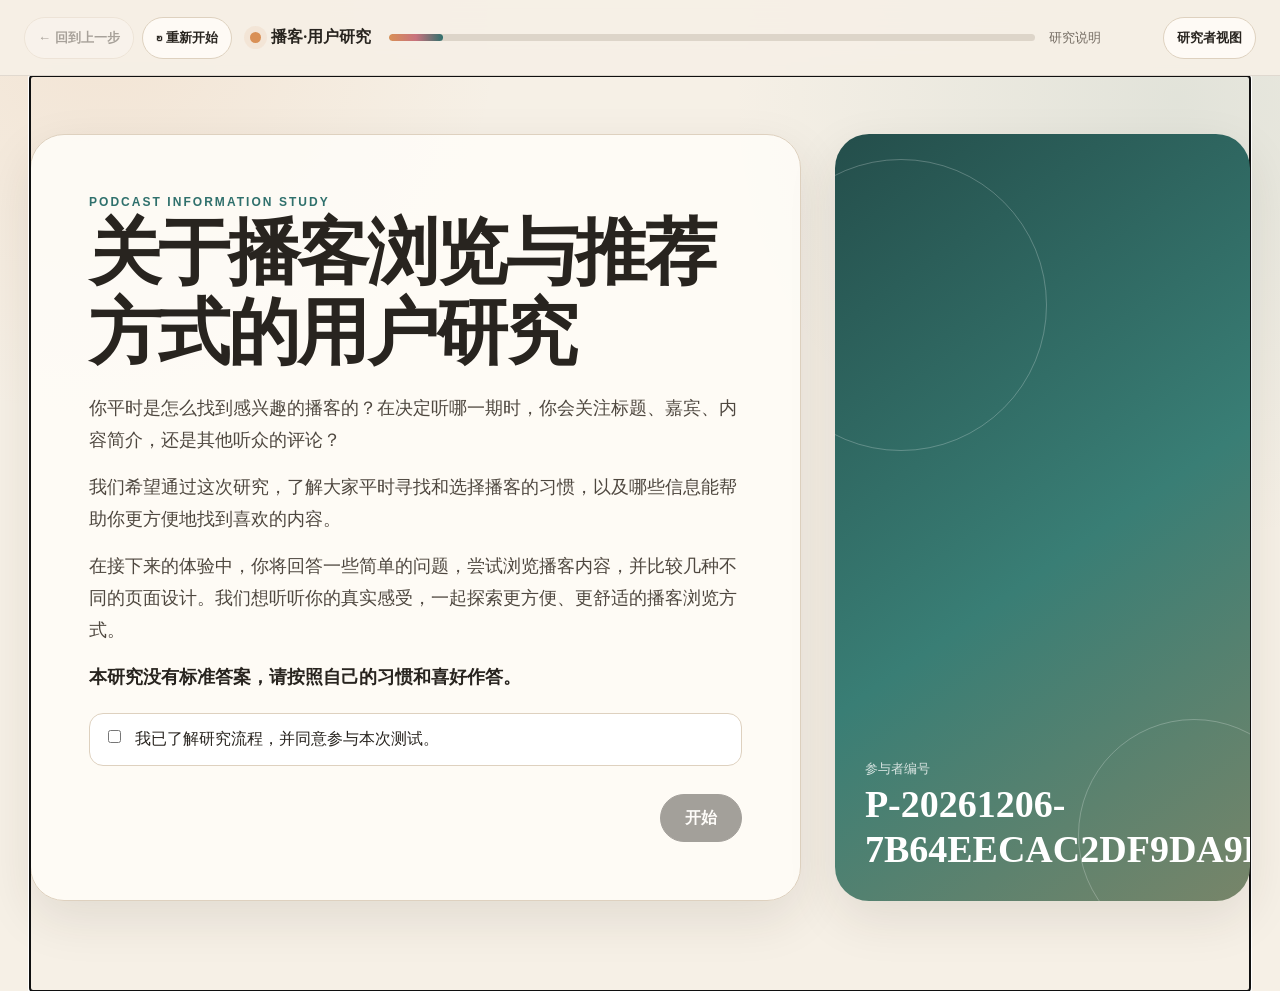
==== commit 774c6bf8: "Update study branding and task headings" ====
--- a/index.html
+++ b/index.html
@@ -4,7 +4,7 @@
   <meta charset="utf-8">
   <meta name="viewport" content="width=device-width, initial-scale=1">
   <meta name="color-scheme" content="light">
-  <title>岩中花述｜播客用户研究</title>
+  <title>播客·用户研究</title>
   <link rel="stylesheet" href="styles.css">
 </head>
 <body>
@@ -14,7 +14,7 @@
         <button class="nav-button" id="backButton" type="button">← 回到上一步</button>
         <button class="nav-button" id="restartButton" type="button">↻ 重新开始</button>
       </div>
-      <div class="brand"><span class="brand-dot"></span><span>岩中花述 · 用户研究</span></div>
+      <div class="brand"><span class="brand-dot"></span><span>播客·用户研究</span></div>
       <div class="progress-region" aria-label="研究进度">
         <div class="progress-track"><div class="progress-bar" id="progressBar"></div></div>
         <span class="step-label" id="stepLabel">研究说明</span>
--- a/styles.css
+++ b/styles.css
@@ -84,6 +84,9 @@
 h2 { font: 700 clamp(25px, 3vw, 36px)/1.25 var(--serif); }
 h3 { font-size: 18px; line-height: 1.4; }
 .lede { max-width: 780px; color: #4e473f; font: 400 clamp(18px, 2vw, 24px)/1.75 var(--serif); }
+.intro-copy { max-width: 820px; color: #4e473f; font: 400 18px/1.8 var(--sans); }
+.intro-copy p { margin-bottom: 14px; }
+.intro-copy p:last-child { margin-bottom: 0; color: var(--ink); }
 .muted { color: var(--muted); }
 .small { font-size: 13px; }
 .hero { display: grid; grid-template-columns: minmax(0, 1.3fr) minmax(280px, .7fr); gap: 34px; align-items: stretch; }
@@ -128,6 +131,8 @@
 .question-number { flex: 0 0 auto; display: grid; place-items: center; width: 30px; height: 30px; border-radius: 50%; background: var(--ink); color: white; font-size: 13px; }
 .choice-list { display: grid; gap: 10px; }
 .choice-list.two-columns { grid-template-columns: repeat(2, minmax(0, 1fr)); }
+.task-one-choice-list { grid-template-columns: 1fr; }
+.task-one-form { width: min(820px, 100%); }
 .choice {
   display: flex;
   align-items: flex-start;
@@ -143,7 +148,9 @@
 .choice:hover { border-color: var(--green); background: #fbfffd; }
 .choice:has(input:checked) { border-color: var(--green); background: var(--green-soft); box-shadow: 0 0 0 2px rgba(47,112,108,.08); }
 .choice input { margin-top: 4px; accent-color: var(--green); }
-.other-input { margin: 8px 0 0 34px; width: calc(100% - 34px); }
+.conditional-other-field { margin-top: 10px; }
+.conditional-other-field[hidden] { display: none; }
+.other-input { width: 100%; }
 .text-input, .text-area, select {
   width: 100%;
   border: 1px solid var(--line);
@@ -186,6 +193,41 @@
 .rank-controls { display: flex; gap: 6px; }
 .icon-button { width: 38px; height: 38px; border: 1px solid var(--line); border-radius: 10px; background: white; cursor: pointer; }
 
+.ranking-workspace { max-width: 1180px; margin-inline: auto; }
+.ranking-pool { padding: 20px; border: 1px solid var(--line); border-radius: 20px; background: rgba(255,255,255,.55); transition: .16s ease; }
+.ranking-pool.drag-active { border-color: var(--orange); background: var(--orange-soft); }
+.ranking-region-head { display: flex; justify-content: space-between; align-items: center; gap: 18px; margin-bottom: 14px; }
+.ranking-region-head h2 { margin: 0; font-size: 24px; }
+.ranking-region-head span { color: var(--muted); font-size: 14px; }
+.ranking-chip-box { display: flex; flex-wrap: wrap; gap: 10px; min-height: 48px; align-items: center; }
+.ranking-chip { min-height: 42px; padding: 8px 15px; border: 1px solid var(--line); border-radius: 999px; background: white; color: var(--ink); font-weight: 800; cursor: grab; transition: .16s ease; }
+.ranking-chip:hover, .ranking-chip.selected { border-color: var(--green); background: var(--green-soft); color: var(--green); box-shadow: 0 0 0 3px rgba(47,112,108,.08); }
+.ranking-chip.dragging, .ranking-axis-item.dragging { opacity: .38; }
+.ranking-empty { margin: 0; color: var(--muted); }
+.ranking-guidance { display: grid; grid-template-columns: 1fr minmax(240px,2fr) 1fr; gap: 16px; align-items: center; margin: 28px 2px 12px; color: var(--muted); font-size: 14px; }
+.ranking-guidance span:first-child { color: var(--green); font-weight: 850; }
+.ranking-guidance span:nth-child(2) { text-align: center; }
+.ranking-guidance span:last-child { text-align: right; }
+.ranking-axis { display: flex; flex-wrap: wrap; align-content: center; align-items: center; gap: 12px; min-height: 138px; padding: 24px; border: 2px dashed #d5c6b2; border-radius: 22px; background: linear-gradient(90deg, rgba(228,240,236,.7), rgba(255,253,248,.9) 52%, rgba(247,231,215,.55)); transition: .16s ease; }
+.ranking-axis.drag-active { border-color: var(--green); box-shadow: inset 0 0 0 3px rgba(47,112,108,.08); }
+.ranking-axis-empty { width: 100%; color: var(--muted); text-align: center; }
+.ranking-axis-item { position: relative; display: grid; grid-template-columns: auto minmax(0,1fr) auto; align-items: center; gap: 7px; min-height: 48px; border: 1px solid var(--line); border-radius: 15px; background: white; box-shadow: 0 6px 18px rgba(53,42,29,.07); cursor: grab; }
+.ranking-axis-item.selected { border-color: var(--green); box-shadow: 0 0 0 3px rgba(47,112,108,.12); }
+.ranking-axis-item.drop-before::before, .ranking-axis-item.drop-after::after { content: ""; position: absolute; top: -7px; bottom: -7px; width: 4px; border-radius: 99px; background: var(--green); }
+.ranking-axis-item.drop-before::before { left: -8px; }
+.ranking-axis-item.drop-after::after { right: -8px; }
+.ranking-position { display: grid; place-items: center; width: 32px; align-self: stretch; border-radius: 14px 0 0 14px; background: var(--green); color: white; font-weight: 900; }
+.ranking-axis-label { min-height: 46px; padding: 8px 4px; border: 0; background: transparent; color: var(--ink); font-weight: 850; cursor: pointer; }
+.ranking-remove { width: 32px; height: 32px; margin-right: 7px; border: 1px solid transparent; border-radius: 50%; background: transparent; color: var(--muted); font-size: 20px; cursor: pointer; }
+.ranking-remove:hover { border-color: var(--line); background: var(--paper); color: var(--ink); }
+.ranking-placement-panel { margin-top: 16px; padding: 15px 17px; border-radius: 16px; background: var(--green-soft); color: var(--green); }
+.ranking-placement-panel > span { display: block; margin-bottom: 9px; font-weight: 850; }
+.ranking-placement-panel > div { display: flex; flex-wrap: wrap; gap: 7px; }
+.ranking-placement-panel button { min-height: 36px; padding: 6px 11px; border: 1px solid rgba(47,112,108,.35); border-radius: 10px; background: white; color: var(--green); font-weight: 800; cursor: pointer; }
+.ranking-placement-panel button:hover, .ranking-placement-panel button:focus-visible { background: var(--green); color: white; }
+.ranking-footer { display: flex; justify-content: space-between; gap: 18px; margin-top: 16px; color: var(--muted); }
+.ranking-footer b { color: var(--ink); }
+
 .field-picker { display: flex; flex-wrap: wrap; gap: 9px; margin-top: 16px; }
 .field-chip { min-height: 40px; padding: 7px 13px; border: 1px solid var(--line); border-radius: 999px; background: white; cursor: pointer; font-weight: 750; font-size: 13px; }
 .field-chip.selected { border-color: var(--green); background: var(--green); color: white; }
@@ -195,10 +237,17 @@
 .episode-choice.selected { border-color: var(--green); box-shadow: 0 0 0 3px rgba(47,112,108,.13); background: #fbfffd; }
 .pod-cover { display: grid; place-items: center; width: 58px; height: 58px; border-radius: 10px; background: linear-gradient(145deg,#173f29,#315f3e); color: #f5edc9; font: 700 13px/1.2 var(--serif); text-align: center; }
 .episode-title { display: block; font-weight: 850; line-height: 1.45; }
-.episode-meta { display: block; margin-top: 5px; color: var(--muted); font-size: 12px; }
-.revealed-info { display: grid; gap: 6px; margin-top: 10px; padding-top: 9px; border-top: 1px solid #eee5d8; }
-.revealed-info span { font-size: 12px; line-height: 1.5; }
-.revealed-info b { color: var(--green); }
+.revealed-info { display: grid; gap: 14px; margin-top: 10px; padding-top: 9px; border-top: 1px solid #eee5d8; }
+.revealed-field { display: block; min-width: 0; font-size: 14px; line-height: 1.6; text-align: left; overflow-wrap: anywhere; }
+.revealed-field > b { display: block; margin-bottom: 3px; color: var(--green); }
+.revealed-value { display: block; }
+.revealed-info .empty { color: var(--muted); }
+.comment-list { display: grid; gap: 10px; }
+.comment-item, .comment-username, .comment-text { display: block; }
+.comment-username { margin-bottom: 2px; color: var(--muted); }
+.comment-text { color: var(--ink); }
+.similar-list, .similar-list > span { display: block; }
+.similar-list > span + span { margin-top: 3px; }
 
 .scale-block { margin: 22px 0; }
 .scale-block > label { display: block; margin-bottom: 10px; font-weight: 850; }
@@ -215,6 +264,7 @@
 .instruction-list li { margin: 8px 0; }
 
 .trial-layout { display: grid; grid-template-columns: minmax(0, .88fr) minmax(380px, 1.12fr); gap: 20px; align-items: stretch; }
+.trial-layout.audio-only { grid-template-columns: minmax(0, 760px); justify-content: center; }
 .audio-panel, .feature-panel { min-height: 470px; }
 .timer-display { color: var(--green); font: 700 52px/1 var(--serif); letter-spacing: .04em; }
 .audio-placeholder { display: grid; place-items: center; min-height: 230px; margin: 20px 0; border: 1px dashed #c9bba8; border-radius: 20px; background: linear-gradient(145deg,#f0e7d9,#fbf8f1); text-align: center; }
@@ -224,20 +274,79 @@
 .feature-status { display: flex; justify-content: space-between; align-items: center; gap: 14px; }
 .feature-toggle { border: 1px solid var(--green); border-radius: 999px; padding: 8px 13px; background: var(--green-soft); color: var(--green); font-weight: 800; cursor: pointer; }
 .feature-content { margin-top: 18px; }
-.transcript-line { display: grid; grid-template-columns: 54px 1fr; gap: 12px; padding: 10px 0; border-bottom: 1px solid #eee5d8; }
-.transcript-line time { color: var(--green); font-weight: 800; }
-.topic-timeline { display: flex; height: 58px; overflow: hidden; border-radius: 13px; margin: 18px 0; }
-.topic-segment { display: grid; place-items: center; min-width: 0; padding: 5px; color: white; font-size: 11px; text-align: center; }
+.transcript-line { display: grid; grid-template-columns: 58px 1fr; gap: 12px; padding: 10px 0; border-bottom: 1px solid #eee5d8; }
+.transcript-time { align-self: start; padding: 3px 5px; border: 0; border-radius: 7px; background: var(--green-soft); color: var(--green); font-weight: 800; cursor: pointer; }
+.keyword-timeline { position: relative; height: 220px; margin: 8px 10px 18px; }
+.timeline-line { position: absolute; left: 0; right: 0; top: 160px; height: 2px; background: #a99e90; }
+.timeline-start, .timeline-end { position: absolute; top: 174px; color: var(--muted); font-size: 12px; }
+.timeline-start { left: 0; }.timeline-end { right: 0; }
+.keyword-marker { position: absolute; top: 18px; width: 0; height: 145px; padding: 0; border: 0; background: transparent; color: var(--ink); cursor: pointer; }
+.keyword-marker:nth-child(even) { top: 78px; height: 85px; }
+.keyword-marker span { position: absolute; left: 0; top: 0; display: block; width: max-content; max-width: 150px; padding: 7px 9px; transform: translateX(-50%); border: 1px solid var(--line); border-radius: 10px; background: white; box-shadow: 0 5px 16px rgba(53,42,29,.06); font-size: 13px; font-weight: 750; }
+.keyword-marker:first-of-type span { transform: none; }
+.keyword-marker:nth-of-type(5) span { transform: translateX(-100%); }
+.keyword-marker i { position: absolute; left: 0; top: 38px; bottom: 7px; width: 1px; background: var(--green); }
+.keyword-marker i::after { content: ""; position: absolute; left: 50%; bottom: -5px; width: 10px; height: 10px; transform: translateX(-50%); border-radius: 50%; background: var(--green); }
+.keyword-marker time { position: absolute; left: 0; bottom: -35px; transform: translateX(-50%); color: var(--green); font-size: 12px; font-weight: 800; }
+.comment-timeline { position: relative; height: 58px; margin: 6px 4px 16px; }
+.comment-timeline .timeline-line { top: 17px; }
+.comment-timeline .timeline-start, .comment-timeline .timeline-end { top: 31px; }
+.comment-dot { position: absolute; z-index: 1; top: 5px; display: grid; place-items: center; width: 26px; height: 26px; padding: 0; transform: translateX(-50%); border: 2px solid var(--orange); border-radius: 50%; background: white; color: #94572b; font-size: 12px; font-weight: 850; cursor: pointer; }
+.timestamp-comments { display: grid; gap: 12px; }
+.timestamp-comment { display: grid; grid-template-columns: 28px minmax(0, 1fr); gap: 10px; padding: 12px 14px; border-left: 3px solid var(--orange); border-radius: 0 12px 12px 0; background: rgba(232,151,91,.09); }
+.comment-number { display: grid; place-items: center; width: 28px; height: 28px; border-radius: 50%; background: var(--orange); color: white; font-weight: 850; }
+.timestamp-comment header { display: flex; gap: 10px; align-items: center; }
+.timestamp-comment header b { color: var(--muted); font-size: 13px; }
+.timestamp-comment header button { padding: 2px 6px; border: 0; border-radius: 6px; background: var(--orange-soft); color: #94572b; font-size: 12px; font-weight: 800; cursor: pointer; }
+.timestamp-comment p { margin: 7px 0 0; line-height: 1.65; }
 .comment-pin { margin: 10px 0; padding: 12px 14px; border-left: 4px solid var(--orange); border-radius: 0 12px 12px 0; background: var(--orange-soft); }
 .comment-pin time { color: #9a5b2f; font-weight: 850; }
-.sentiment-chart { display: flex; align-items: end; gap: 7px; height: 170px; padding: 16px; border-left: 1px solid var(--line); border-bottom: 1px solid var(--line); }
-.sentiment-bar { flex: 1; min-width: 20px; border-radius: 7px 7px 0 0; background: linear-gradient(#7db5a6,#397d72); position: relative; }
-.sentiment-bar span { position: absolute; left: 50%; bottom: -30px; transform: translateX(-50%); color: var(--muted); font-size: 10px; }
-.feature-metrics { display: grid; grid-template-columns: repeat(2, 1fr); gap: 10px; }
-.metric { padding: 15px; border: 1px solid var(--line); border-radius: 15px; background: white; }
-.metric b { display: block; color: var(--green); font: 700 26px var(--serif); }
+.sentiment-plot { position: relative; height: 260px; margin: 4px 42px 30px 58px; border-left: 1px solid var(--line); border-bottom: 1px solid var(--line); }
+.sentiment-zero-line { position: absolute; left: 0; right: 0; top: 50%; height: 2px; background: #81786e; }
+.sentiment-axis-label { position: absolute; right: calc(100% + 10px); width: 48px; color: var(--muted); font-size: 11px; text-align: right; }
+.sentiment-axis-label.positive { top: 0; color: var(--green); }.sentiment-axis-label.neutral { top: calc(50% - 8px); }.sentiment-axis-label.negative { bottom: 0; color: #b46b62; }
+.sentiment-point { position: absolute; top: 50%; transform: translateX(-50%); }
+.sentiment-point i { display: block; width: 16px; height: var(--strength); border-radius: 5px 5px 0 0; background: var(--green); transform: translateY(-100%); }
+.sentiment-point.negative i { border-radius: 0 0 5px 5px; background: #b46b62; transform: none; }
+.sentiment-point.neutral i { height: 4px; background: #81786e; transform: translateY(-2px); }
+.sentiment-point time { position: absolute; top: 138px; left: 50%; transform: translateX(-50%); color: var(--muted); font-size: 11px; }
+.sentiment-point b { position: absolute; bottom: calc(var(--strength) + 7px); left: 50%; transform: translateX(-50%); color: var(--green); font-size: 11px; }
+.sentiment-point.negative b { top: calc(var(--strength) + 7px); bottom: auto; color: #b46b62; }
+.audio-feature-toolbar { display: inline-flex; gap: 5px; padding: 4px; border: 1px solid var(--line); border-radius: 999px; background: #f5efe5; }
+.audio-feature-toolbar button { padding: 7px 15px; border: 0; border-radius: 999px; background: transparent; color: var(--muted); font-weight: 800; cursor: pointer; }
+.audio-feature-toolbar button.selected { background: var(--green); color: white; }
+.audio-feature-legend { display: flex; align-items: center; gap: 16px; margin: 14px 0 2px; color: var(--muted); font-size: 12px; }
+.audio-feature-legend span::before { content: ""; display: inline-block; width: 18px; height: 3px; margin-right: 6px; vertical-align: middle; background: var(--green); }
+.audio-feature-legend span.guest::before { background: var(--orange); }
+.audio-feature-legend small { margin-left: auto; }
+.audio-feature-chart { display: block; width: 100%; max-height: 300px; }
+.audio-feature-chart text { fill: var(--muted); font-size: 11px; }
+.chart-axis { stroke: #a99e90; stroke-width: 1.5; }
+.audio-series-line { stroke-width: 4; stroke-linecap: round; }.audio-series-line.host { stroke: var(--green); }.audio-series-line.guest { stroke: var(--orange); }
+.audio-series-dot.host { fill: var(--green); }.audio-series-dot.guest { fill: var(--orange); }
+.material-warning { padding: 18px; border: 1px solid #d8b181; border-radius: 14px; background: var(--orange-soft); line-height: 1.7; }
+.material-warning p { margin: 7px 0 0; }
+.content-questions fieldset { min-width: 0; margin: 0 0 24px; padding: 0; border: 0; }
+.content-questions legend { display: flex; align-items: flex-start; gap: 12px; width: 100%; margin-bottom: 14px; font-weight: 800; line-height: 1.55; }
+.options-grid.single-column { display: grid; gap: 9px; }
+.option { display: flex; gap: 10px; align-items: flex-start; padding: 12px 14px; border: 1px solid var(--line); border-radius: 14px; background: white; cursor: pointer; line-height: 1.55; }
+.option:hover, .option:has(input:checked) { border-color: var(--green); background: var(--green-soft); }
+.option input { margin-top: 5px; accent-color: var(--green); }
+.content-questions.is-locked .form-actions { display: none; }
+.locked-message { min-height: 130px; display: grid; place-content: center; text-align: center; color: var(--muted); }
+.locked-message p { margin: 6px 0 0; }
 
 .structure-workspace { display: grid; grid-template-columns: minmax(420px, .9fr) minmax(380px, 1.1fr); gap: 24px; align-items: center; }
+.comparison-grid { display: grid; grid-template-columns: repeat(2,minmax(0,1fr)); gap: 20px; align-items: start; }
+.comparison-option { min-width: 0; }
+.comparison-label { display: flex; align-items: center; gap: 12px; margin-bottom: 10px; font-weight: 850; }
+.comparison-label b { display: grid; place-items: center; width: 40px; height: 40px; border-radius: 50%; background: var(--ink); color: white; font-size: 18px; }
+.comparison-label span { font: 700 22px var(--serif); }
+.phone-stage.compact { min-height: 680px; padding: 20px; }
+.phone-stage.compact .phone { width: min(330px,100%); }
+.comparison-form { max-width: 920px; margin: 22px auto 0; }
+.pair-question + .pair-question { margin-top: 24px; padding-top: 24px; border-top: 1px solid var(--line); }
+.pair-question h3 { margin-bottom: 14px; }
 .phone-stage { display: grid; place-items: center; min-height: 780px; padding: 28px; border-radius: 30px; background: linear-gradient(145deg,#e6dac9,#f8f3ea); }
 .phone { width: min(410px, 100%); aspect-ratio: 402 / 874; padding: 10px; border: 9px solid #2a2825; border-radius: 52px; background: #2a2825; box-shadow: 0 28px 55px rgba(42,40,37,.2); }
 .phone-screen { position: relative; height: 100%; overflow: hidden; border-radius: 36px; background: #faf7f0; padding: 33px 12px 13px; }
@@ -282,6 +391,69 @@
 .tree-leaves { display: grid; grid-template-columns: repeat(2,minmax(0,1fr)); gap: 4px; }
 .tree-leaf { overflow: hidden; padding: 4px; border-left: 3px solid var(--tree-color); border-radius: 5px; background: white; font-size: 8px; white-space: nowrap; text-overflow: ellipsis; }
 .density-15 .tree-leaf { font-size: 7px; }
+
+/* Task 3 prototype components. All selectors are scoped to the phone/detail namespace. */
+.t3-phone .phone-screen { padding: 33px 0 0; background: #fffdf9; color: #273d35; font-family: -apple-system,BlinkMacSystemFont,"PingFang SC","Microsoft YaHei","Noto Sans CJK SC",sans-serif; line-height: 1.52; }
+.t3-status { height: 22px; display: flex; justify-content: space-between; align-items: center; padding: 0 16px; font-size: 10px; font-weight: 800; }
+.t3-app-head { margin: 0 14px; padding: 10px 0 9px; border-bottom: 1px solid #e8e4db; display: flex; justify-content: space-between; align-items: center; }
+.t3-app-head b { color: #224f3c; font-size: 14px; }
+.t3-app-head small { color: #8c9b91; font-size: 10px; }
+.t3-screen-note { margin: 8px 14px 5px; color: #859188; font-size: 10px; line-height: 1.35; }
+.t3-phone-content { position: relative; height: calc(100% - 82px); overflow: hidden; }
+.t3-scroll { height: 100%; overflow-y: auto; overflow-x: hidden; overscroll-behavior: contain; scrollbar-width: thin; scrollbar-color: #c6d6ca transparent; }
+.t3-scroll::-webkit-scrollbar { width: 5px; }.t3-scroll::-webkit-scrollbar-thumb { border-radius: 6px; background: #b4c5b9; }
+.t3-cover { flex: 0 0 auto; width: 38px; height: 38px; display: grid; place-items: center; border-radius: 7px; background: linear-gradient(155deg,#173c2d,#32664a); color: #f9e8c5; font: 650 10px/1.06 "Songti SC",serif; letter-spacing: .08em; text-align: center; }
+
+.t3-feed { padding: 2px 10px 17px; }
+.t3-episode-row { width: 100%; min-width: 0; display: flex; align-items: flex-start; gap: 9px; margin: 7px 0; padding: 9px 8px; border: 1px solid #e9e1d1; border-radius: 11px; background: white; text-align: left; transition: border-color .18s,box-shadow .18s; }
+.t3-episode-row:hover,.t3-episode-row:focus-visible { border-color: #71a48c; box-shadow: 0 0 0 2px #a2c9b522; }
+.t3-episode-copy { flex: 1; min-width: 0; }
+.t3-episode-copy > b { display: -webkit-box; overflow: hidden; color: #263b32; font-size: 11px; font-weight: 750; line-height: 1.45; -webkit-box-orient: vertical; -webkit-line-clamp: 2; }
+.t3-episode-copy > small { display: flex; flex-wrap: wrap; align-items: center; gap: 5px; margin-top: 5px; color: #809087; font-size: 10px; }
+.t3-episode-copy > small > i { width: 6px; height: 6px; border-radius: 50%; }
+.t3-episode-copy em { padding: 1px 5px; border: 1px solid #e1e8df; border-radius: 5px; background: #f4f8f3; color: #62816c; font-style: normal; }
+
+.t3-network-shell { height: 100%; }
+.t3-net-stage { position: relative; height: calc(100% - 55px); margin: 0 8px; overflow: hidden; border-radius: 7px; background: radial-gradient(circle,#d4dacb .65px,transparent 1px) 0 0/19px 19px,linear-gradient(180deg,#fffdfa,#f9f8f1); }
+.t3-net-stage::after { position: absolute; inset: 0; border: 1px solid #f0eadf; border-radius: 7px; content: ""; pointer-events: none; }
+.t3-net-stage svg { position: absolute; inset: 0; width: 100%; height: 100%; overflow: visible; pointer-events: none; }
+.t3-edge { fill: none; stroke: #7eaaa0; stroke-linecap: round; transition: stroke-opacity .2s,stroke-width .2s; }
+.t3-edge.dimmed { stroke-opacity: .065 !important; }.t3-edge.active { stroke: #2d7660; stroke-opacity: 1 !important; }
+.t3-net-node { position: absolute; z-index: 3; width: 78px; min-height: 49px; display: flex; flex-direction: column; justify-content: center; align-items: center; gap: 1px; padding: 6px 3px; transform: translate(-50%,-50%); border: 1.8px solid var(--cat); border-radius: 10px; background: #fffefa; box-shadow: 0 3px 7px #263a2722; text-align: center; transition: box-shadow .17s,opacity .18s,scale .18s; }
+.t3-net-node::before { position: absolute; inset: 0 0 auto; height: 4px; border-radius: 9px 9px 0 0; background: var(--cat); content: ""; opacity: .85; }
+.t3-net-node:hover,.t3-net-node:focus-visible,.t3-net-node.selected { z-index: 8; box-shadow: 0 4px 17px #286a4860; scale: 1.06; }
+.t3-net-node.dimmed { opacity: .36; }
+.t3-net-node span { color: #284a3b; font-size: 10px; font-weight: 800; white-space: nowrap; }
+.t3-net-node small { max-width: 70px; overflow: hidden; color: #667b6d; font-size: 9px; text-overflow: ellipsis; white-space: nowrap; }
+.density-15 .t3-net-node { width: 62px; min-height: 44px; padding: 4px 3px; }.density-15 .t3-net-node span { font-size: 8px; }.density-15 .t3-net-node small { font-size: 7px; }
+.t3-net-foot { position: absolute; z-index: 5; right: 7px; bottom: 5px; padding: 3px 8px; border: 1px solid #e1e3d8; border-radius: 8px; background: #fffefaec; color: #8b9a8c; font-size: 9px; }
+.t3-network-legend { height: 55px; display: flex; flex-wrap: wrap; justify-content: center; align-content: center; gap: 3px 8px; padding: 5px 8px 2px; }
+.t3-network-legend > span { display: inline-flex; align-items: center; gap: 4px; color: #64786e; font-size: 8px; white-space: nowrap; }.t3-network-legend > span i { width: 7px; height: 7px; border-radius: 50%; }
+.t3-network-legend > small { flex-basis: 100%; color: #86918a; font-size: 9px; text-align: center; }
+
+.t3-tree { padding: 4px 10px 24px; }
+.t3-root-node { position: relative; width: calc(100% - 17px); display: flex; align-items: center; gap: 10px; margin: 3px auto 15px; padding: 9px 12px; border: 1px solid #b7ccbc; border-radius: 12px; background: #eff5ec; }
+.t3-root-node::after { position: absolute; left: 18px; bottom: -16px; width: 2px; height: 16px; background: #9db6a5; content: ""; }
+.t3-root-node .t3-cover { width: 29px; height: 29px; font-size: 8px; }.t3-root-node b { display: block; color: #24513e; font-size: 12px; line-height: 1.3; }.t3-root-node small { display: block; margin-top: 3px; color: #789083; font-size: 10px; line-height: 1.5; }
+.t3-tree-section { position: relative; margin-bottom: 10px; padding-left: 24px; }
+.t3-tree-section:not(:last-child)::before { position: absolute; left: 18px; top: -16px; bottom: -13px; width: 2px; background: #c2d1c1; content: ""; }.t3-tree-section:last-child::before { position: absolute; left: 18px; top: -16px; width: 2px; height: 34px; background: #c2d1c1; content: ""; }
+.t3-tree-branch { position: absolute; left: 18px; top: 17px; width: 10px; height: 2px; background: #9db6a5; }
+.t3-topic-head { width: 100%; min-height: 39px; display: flex; align-items: center; gap: 8px; padding: 7px 9px; border: 1px solid #e7e1d8; border-radius: 10px; background: white; box-shadow: 0 2px 6px #3b422b0a; text-align: left; }
+.t3-topic-head:hover { border-color: #b5cbba; background: #fbfcf9; }.t3-topic-head > i { width: 4px; height: 26px; flex: 0 0 auto; border-radius: 3px; background: var(--cat); }.t3-topic-head b { flex: 1; color: #324239; font-size: 12.5px; }.t3-topic-head small { color: #8a968b; font-size: 10px; }.t3-topic-head span { color: #698171; font-size: 14px; }
+.t3-branch-content { position: relative; margin: 4px 0 0 12px; padding-left: 15px; }.t3-branch-content::before { position: absolute; left: 1px; top: -4px; bottom: 17px; border-left: 1.5px solid #cdd8c9; content: ""; }.t3-branch-content[hidden] { display: none; }
+.t3-episode-leaf { position: relative; width: 100%; min-height: 52px; display: flex; align-items: center; gap: 8px; margin: 5px 0; padding: 8px; border: 1px solid #e7e3d7; border-radius: 9px; background: #fffdfa; box-shadow: 0 1px 2px #584a3906; text-align: left; }.t3-episode-leaf::before { position: absolute; left: -15px; top: 50%; width: 14px; height: 1.5px; background: var(--cat); content: ""; opacity: .7; }
+.t3-episode-leaf:hover,.t3-episode-leaf:focus-visible { border-color: var(--cat); background: #f7fbf5; }.t3-episode-leaf .t3-cover { width: 29px; height: 29px; font-size: 8px; }.t3-episode-leaf > span { min-width: 0; flex: 1; }.t3-episode-leaf b,.t3-episode-leaf small { display: block; overflow: hidden; text-overflow: ellipsis; }.t3-episode-leaf b { color: #253c30; font-size: 12.2px; white-space: nowrap; }.t3-episode-leaf small { margin-top: 2px; color: #728579; font-size: 10.8px; line-height: 1.5; white-space: nowrap; }.t3-episode-leaf > i { width: 6px; height: 6px; flex: 0 0 auto; border-radius: 50%; background: var(--cat); opacity: .75; }
+.t3-tree-hint { margin: 8px; color: #849187; font-size: 10px; text-align: center; }
+
+.t3-categories { padding: 1px 10px 24px; }
+.t3-categories > nav { display: flex; gap: 5px; overflow-x: auto; padding: 1px 1px 10px; scrollbar-width: none; }.t3-categories > nav::-webkit-scrollbar { display: none; }
+.t3-category-filter { flex: 0 0 auto; padding: 5px 10px; border: 1px solid #e1e4dc; border-radius: 99px; background: white; color: #61796c; font-size: 10px; font-weight: 700; white-space: nowrap; }.t3-category-filter.active { border-color: #547e66; background: #eaf2e9; color: #2b5b43; }
+.t3-category-card { overflow: hidden; margin-bottom: 10px; border: 1px solid var(--line); border-radius: 13px; background: var(--wash); box-shadow: 0 2px 7px #293a2c09; }.t3-category-card[hidden] { display: none; }
+.t3-category-card > header { display: flex; align-items: center; gap: 7px; padding: 10px 10px 8px; border-bottom: 1px solid var(--line); }.t3-category-card > header i { width: 9px; height: 9px; border-radius: 50%; background: var(--cat); }.t3-category-card > header b { color: var(--cat); font-size: 12.5px; }.t3-category-card > header small { margin-left: auto; color: #8a968b; font-size: 10px; }
+.t3-category-card > div { padding: 4px 6px 6px; }.t3-category-entry { width: 100%; min-height: 54px; display: flex; align-items: center; gap: 8px; padding: 8px 6px; border: 0; border-radius: 8px; background: transparent; text-align: left; }.t3-category-entry + .t3-category-entry { border-top: 1px solid #e4e6dc; }.t3-category-entry:hover,.t3-category-entry:focus-visible { background: #fffdfa; }.t3-category-entry .t3-cover { width: 30px; height: 30px; font-size: 8px; }.t3-category-entry > span { min-width: 0; flex: 1; }.t3-category-entry b,.t3-category-entry small { display: block; overflow: hidden; text-overflow: ellipsis; }.t3-category-entry b { color: #253c30; font-size: 12.2px; white-space: nowrap; }.t3-category-entry small { color: #728579; font-size: 10.8px; white-space: nowrap; }.t3-category-entry em { display: flex; flex-wrap: wrap; gap: 4px; margin-top: 4px; font-style: normal; }.t3-category-entry em i { padding: 1px 4px; border-radius: 5px; background: #fff9; color: #65766a; font-size: 9px; font-style: normal; }
+.t3-categories > p { padding: 1px 8px 6px; color: #89978a; font-size: 10px; text-align: center; }
+
+.t3-floating-detail { position: fixed; z-index: 999; width: 270px; padding: 15px 16px; transform: translateY(5px); border: 1px solid #bdcebf; border-radius: 14px; background: #fffefb; box-shadow: 0 17px 45px #223e2a30; opacity: 0; pointer-events: none; transition: opacity .12s,transform .12s; }.t3-floating-detail.visible { transform: translateY(0); opacity: 1; }.t3-floating-detail h3 { margin: 0 0 9px; font-size: 13px; font-weight: 800; line-height: 1.5; }.t3-floating-detail p { margin: 0 0 8px; color: #6a786e; font-size: 11px; }.t3-detail-origin { display: flex; align-items: center; gap: 7px; margin-bottom: 8px; color: #6b806f; font-size: 10px; font-weight: 750; }.t3-detail-origin i { width: 8px; height: 8px; border-radius: 50%; }.t3-tag-set { display: flex; flex-wrap: wrap; gap: 5px; margin-top: 10px; }.t3-tag-set span { padding: 3px 6px; border-radius: 6px; background: #edf3ea; color: #476b55; font-size: 10px; }
 .rating-panel { position: sticky; top: 98px; }
 .condition-name { color: var(--green); font: 700 30px var(--serif); }
 
@@ -326,20 +498,29 @@
   main { width: min(100% - 22px, 1220px); padding-top: 34px; }
   .hero-panel { padding: 28px 22px; }
   .hero-art { min-height: 260px; }
-  .level-strip, .choice-list.two-columns, .episode-grid, .interview-grid, .stats { grid-template-columns: 1fr; }
+  .level-strip, .choice-list.two-columns, .episode-grid, .interview-grid, .stats, .comparison-grid { grid-template-columns: 1fr; }
   .section-head { display: block; }
   .section-meta { justify-content: flex-start; margin-top: 12px; }
   .card { padding: 21px 16px; border-radius: 19px; }
   .scale, .scale.scale-11 { grid-template-columns: repeat(4,1fr); }
   .rank-item { grid-template-columns: 32px 20px minmax(0,1fr); }
   .rank-controls { grid-column: 1 / -1; justify-content: flex-end; }
+  .ranking-workspace { padding-inline: 14px; }
+  .ranking-region-head, .ranking-footer { display: block; }
+  .ranking-region-head span, .ranking-footer span { display: block; margin-top: 5px; }
+  .ranking-guidance { grid-template-columns: 1fr 1fr; }
+  .ranking-guidance span:nth-child(2) { grid-column: 1 / -1; grid-row: 2; text-align: left; }
+  .ranking-axis { gap: 9px; min-height: 150px; padding: 16px 12px; }
+  .ranking-axis-item { flex: 1 1 min(100%, 210px); }
   .scenario-card { grid-template-columns: 1fr; }
   .trial-layout { display: block; }
   .audio-panel, .feature-panel { min-height: auto; }
   .feature-panel { margin-top: 16px; }
   .structure-workspace { display: block; }
   .phone-stage { min-height: 0; padding: 14px; }
+  .phone-stage.compact { min-height: 0; padding: 14px; }
   .phone { width: min(390px,100%); }
+  .phone-stage.compact .phone { width: min(390px,100%); }
   .rating-panel { margin-top: 18px; }
   .form-actions { flex-wrap: wrap; }
   .form-actions .button { flex: 1 1 160px; }
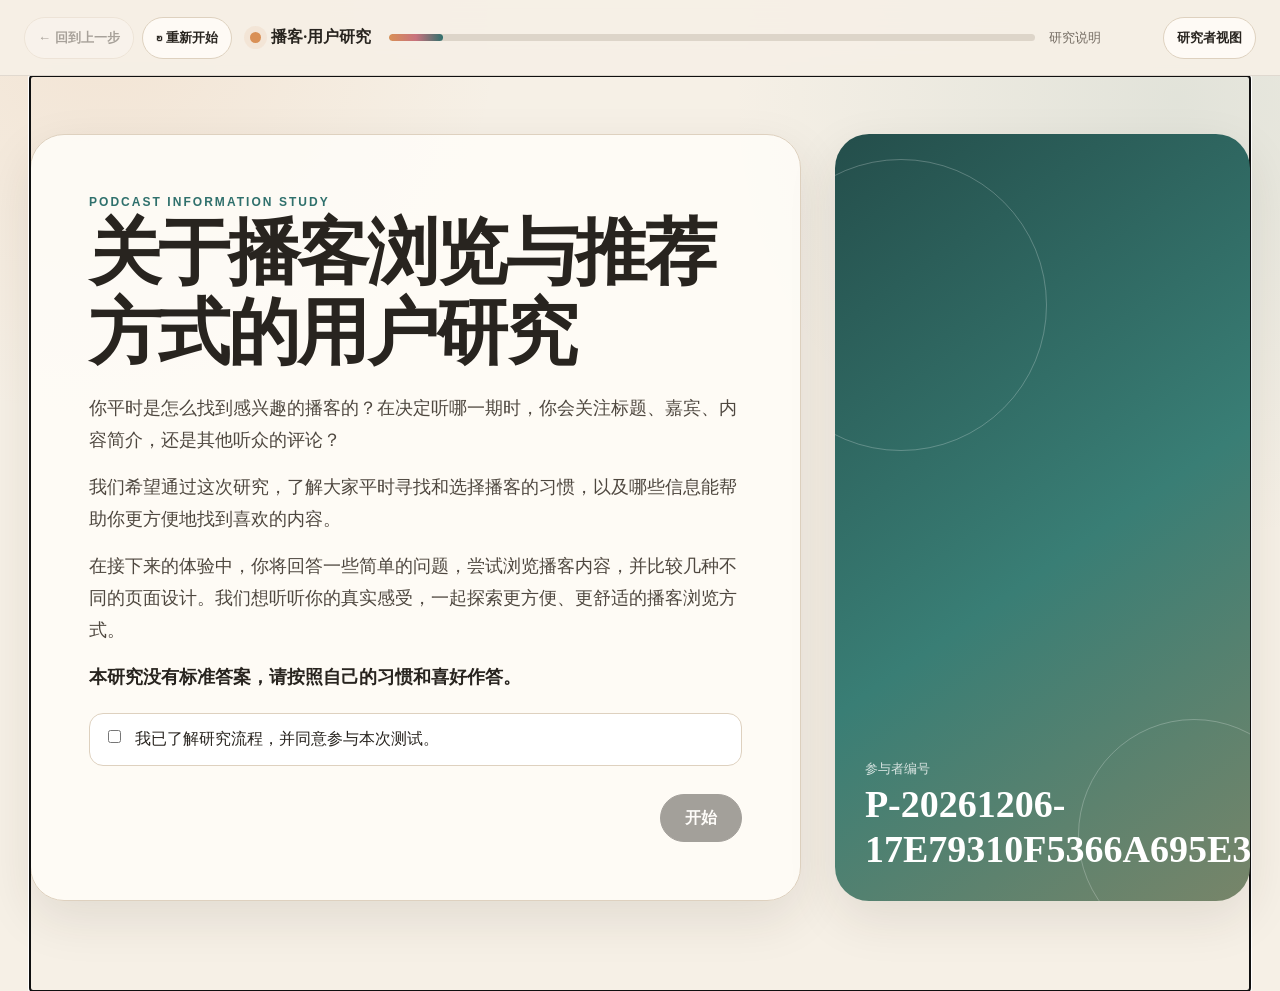
==== commit 62b2753c: "Retry researcher config loading and refresh cached app script" ====
--- a/index.html
+++ b/index.html
@@ -42,6 +42,6 @@
   </dialog>
 
   <script src="study-materials.js"></script>
-  <script src="app.js" defer></script>
+  <script src="app.js?v=researcher-access-2" defer></script>
 </body>
 </html>
--- a/styles.css
+++ b/styles.css
@@ -124,6 +124,8 @@
 .badge { display: inline-flex; align-items: center; min-height: 34px; padding: 5px 11px; border-radius: 999px; background: var(--green-soft); color: var(--green); font-size: 12px; font-weight: 800; }
 .badge.warm { background: var(--orange-soft); color: #9c5d2f; }
 .badge.dark { background: var(--ink); color: white; }
+.badge.content-timer { font-size: 14px; }
+#contentTrialTimer { margin-left: 4px; font-size: 16px; }
 
 .card { margin-bottom: 18px; padding: clamp(22px, 3vw, 34px); border: 1px solid var(--line); border-radius: 24px; background: rgba(255, 253, 248, .92); box-shadow: 0 10px 34px rgba(53,42,29,.06); }
 .question-card { counter-increment: question; }
@@ -442,7 +444,7 @@
 .t3-topic-head:hover { border-color: #b5cbba; background: #fbfcf9; }.t3-topic-head > i { width: 4px; height: 26px; flex: 0 0 auto; border-radius: 3px; background: var(--cat); }.t3-topic-head b { flex: 1; color: #324239; font-size: 12.5px; }.t3-topic-head small { color: #8a968b; font-size: 10px; }.t3-topic-head span { color: #698171; font-size: 14px; }
 .t3-branch-content { position: relative; margin: 4px 0 0 12px; padding-left: 15px; }.t3-branch-content::before { position: absolute; left: 1px; top: -4px; bottom: 17px; border-left: 1.5px solid #cdd8c9; content: ""; }.t3-branch-content[hidden] { display: none; }
 .t3-episode-leaf { position: relative; width: 100%; min-height: 52px; display: flex; align-items: center; gap: 8px; margin: 5px 0; padding: 8px; border: 1px solid #e7e3d7; border-radius: 9px; background: #fffdfa; box-shadow: 0 1px 2px #584a3906; text-align: left; }.t3-episode-leaf::before { position: absolute; left: -15px; top: 50%; width: 14px; height: 1.5px; background: var(--cat); content: ""; opacity: .7; }
-.t3-episode-leaf:hover,.t3-episode-leaf:focus-visible { border-color: var(--cat); background: #f7fbf5; }.t3-episode-leaf .t3-cover { width: 29px; height: 29px; font-size: 8px; }.t3-episode-leaf > span { min-width: 0; flex: 1; }.t3-episode-leaf b,.t3-episode-leaf small { display: block; overflow: hidden; text-overflow: ellipsis; }.t3-episode-leaf b { color: #253c30; font-size: 12.2px; white-space: nowrap; }.t3-episode-leaf small { margin-top: 2px; color: #728579; font-size: 10.8px; line-height: 1.5; white-space: nowrap; }.t3-episode-leaf > i { width: 6px; height: 6px; flex: 0 0 auto; border-radius: 50%; background: var(--cat); opacity: .75; }
+.t3-episode-leaf:hover,.t3-episode-leaf:focus-visible { border-color: var(--cat); background: #f7fbf5; }.t3-episode-leaf .t3-cover { flex: 0 0 43.5px; width: 43.5px; height: 29px; font-size: 8px; }.t3-episode-leaf > span:not(.t3-cover) { min-width: 0; flex: 1; }.t3-episode-leaf b,.t3-episode-leaf small { display: block; overflow: hidden; text-overflow: ellipsis; }.t3-episode-leaf b { color: #253c30; font-size: 12.2px; white-space: nowrap; }.t3-episode-leaf small { margin-top: 2px; color: #728579; font-size: 10.8px; line-height: 1.5; white-space: nowrap; }.t3-episode-leaf > i { width: 6px; height: 6px; flex: 0 0 auto; border-radius: 50%; background: var(--cat); opacity: .75; }
 .t3-tree-hint { margin: 8px; color: #849187; font-size: 10px; text-align: center; }
 
 .t3-categories { padding: 1px 10px 24px; }
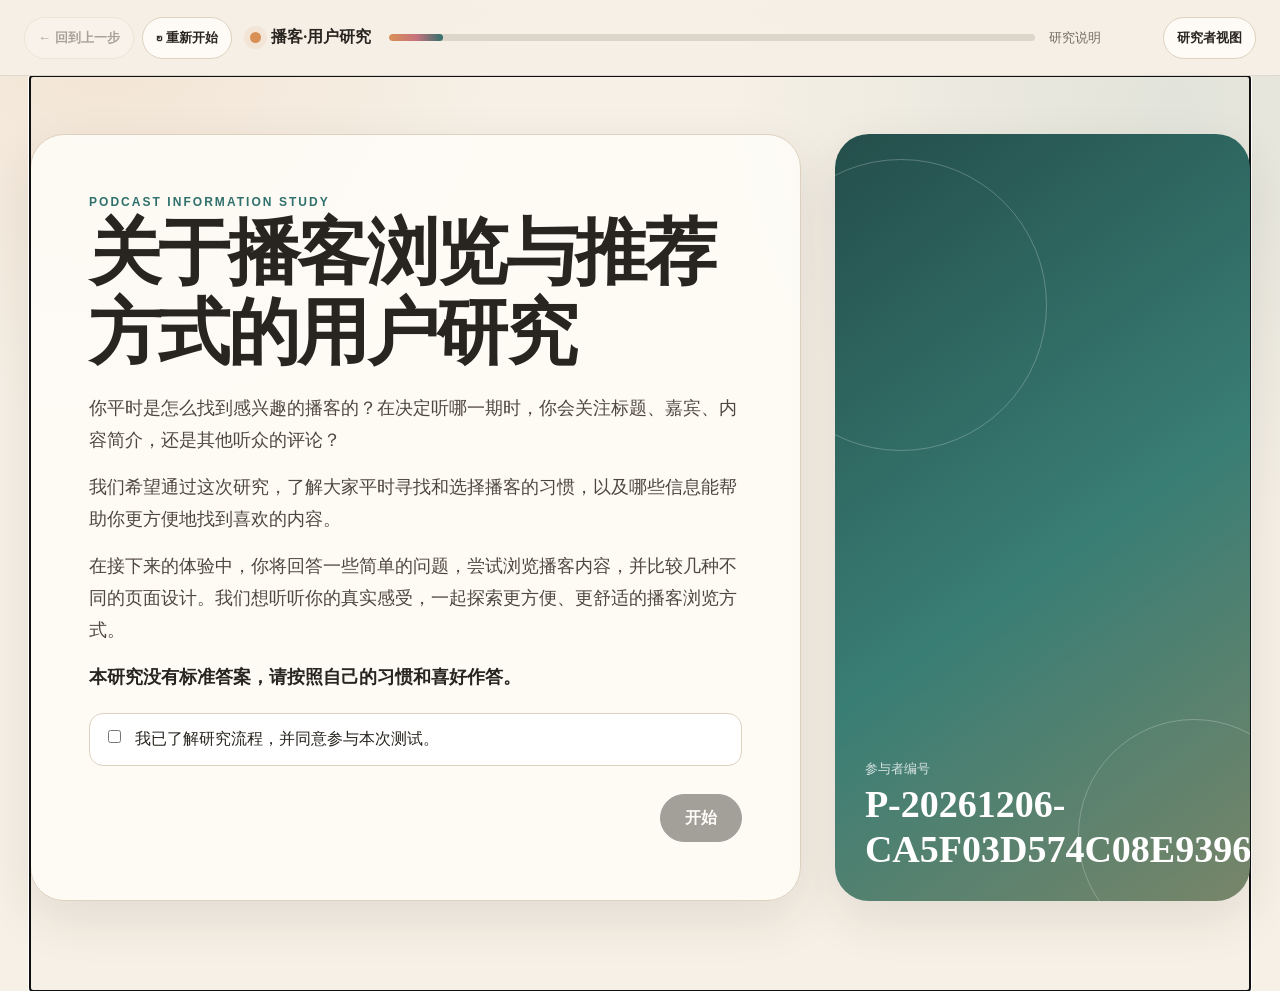
==== commit db380977: "Fix answer persistence, per-question timing and timed trial review" ====
--- a/index.html
+++ b/index.html
@@ -42,6 +42,6 @@
   </dialog>
 
   <script src="study-materials.js"></script>
-  <script src="app.js?v=researcher-access-2" defer></script>
+  <script src="app.js?v=recording-fixes-1" defer></script>
 </body>
 </html>
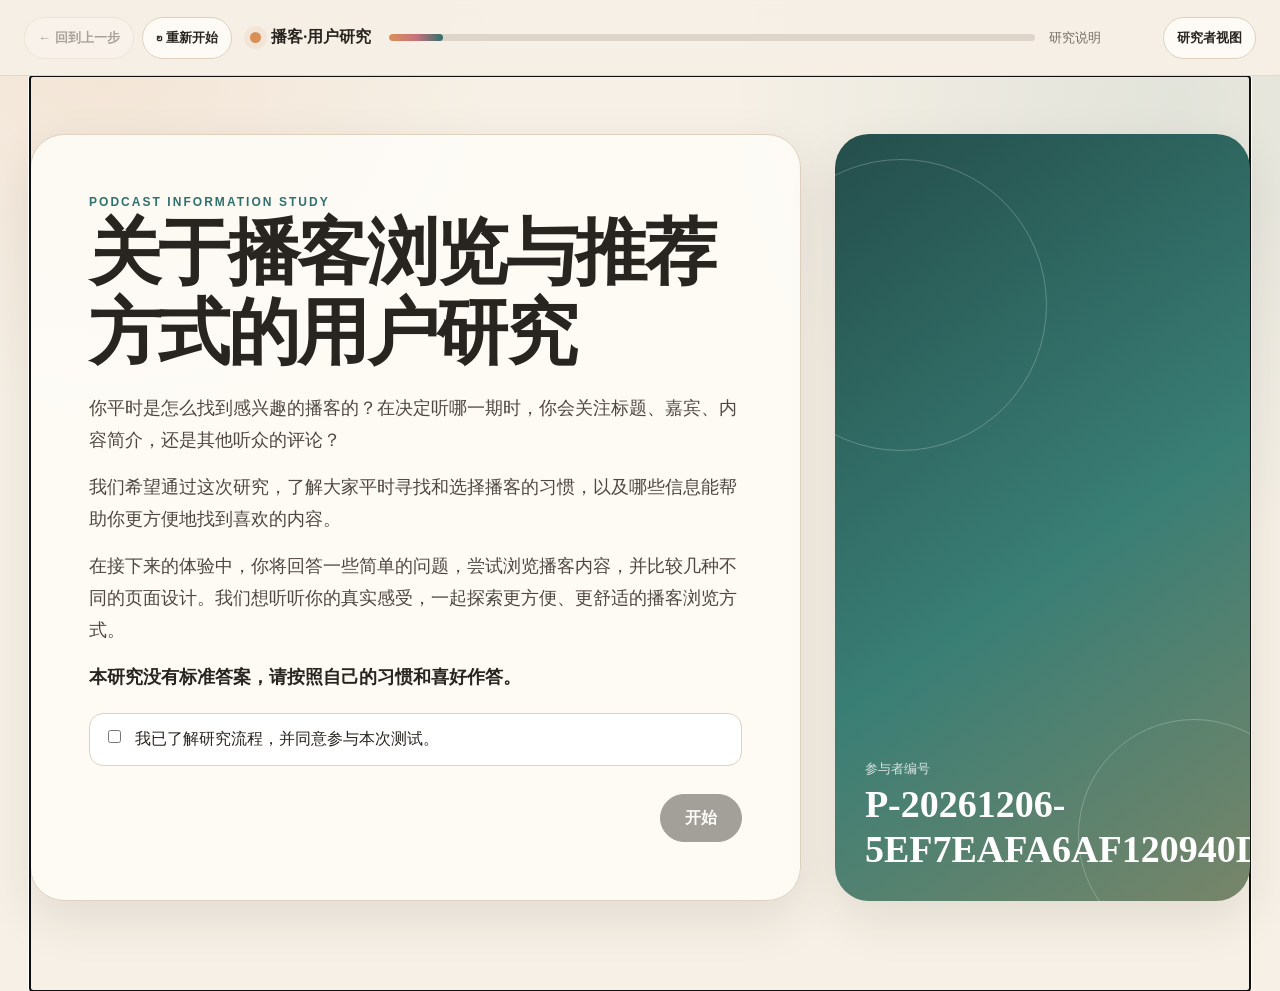
==== commit e2451e05: "Refresh script cache for full and lite study entry points" ====
--- a/index.html
+++ b/index.html
@@ -42,6 +42,6 @@
   </dialog>
 
   <script src="study-materials.js"></script>
-  <script src="app.js?v=recording-fixes-1" defer></script>
+  <script src="app.js?v=lite-study-1" defer></script>
 </body>
 </html>
